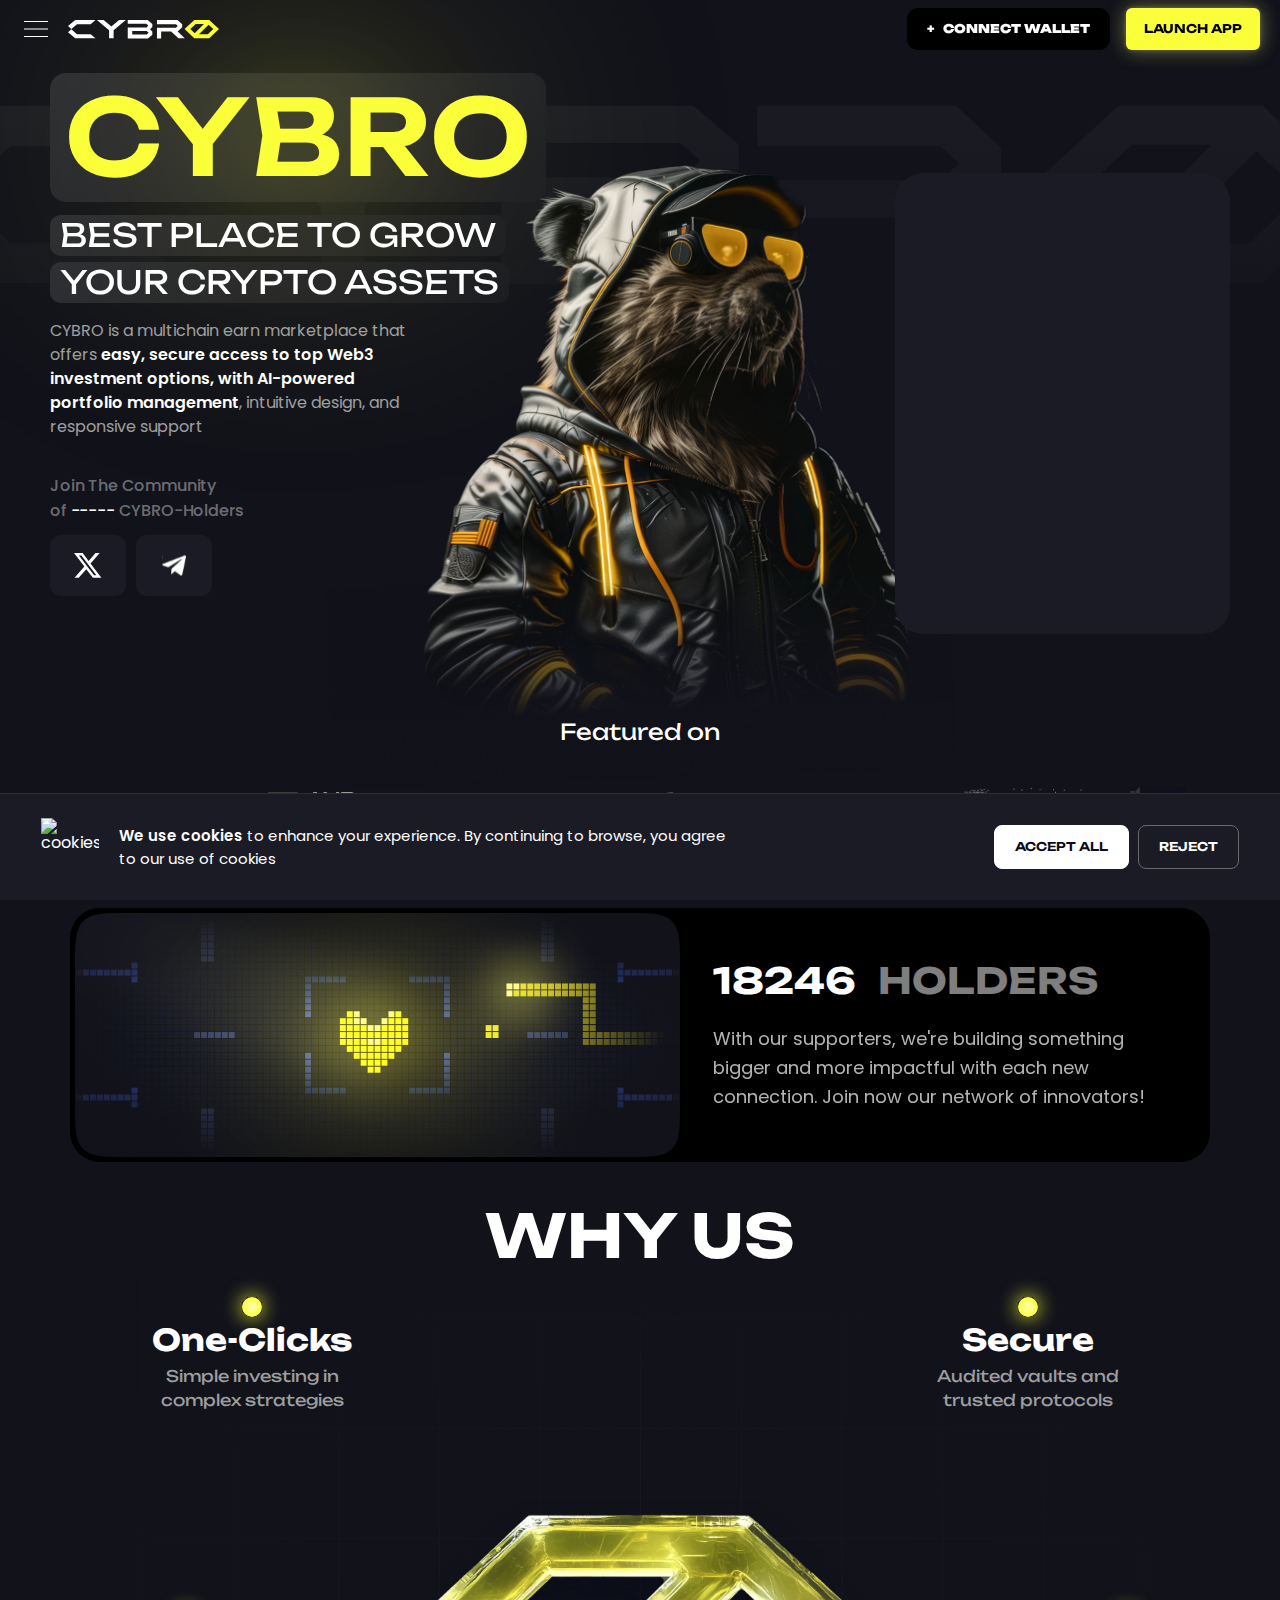
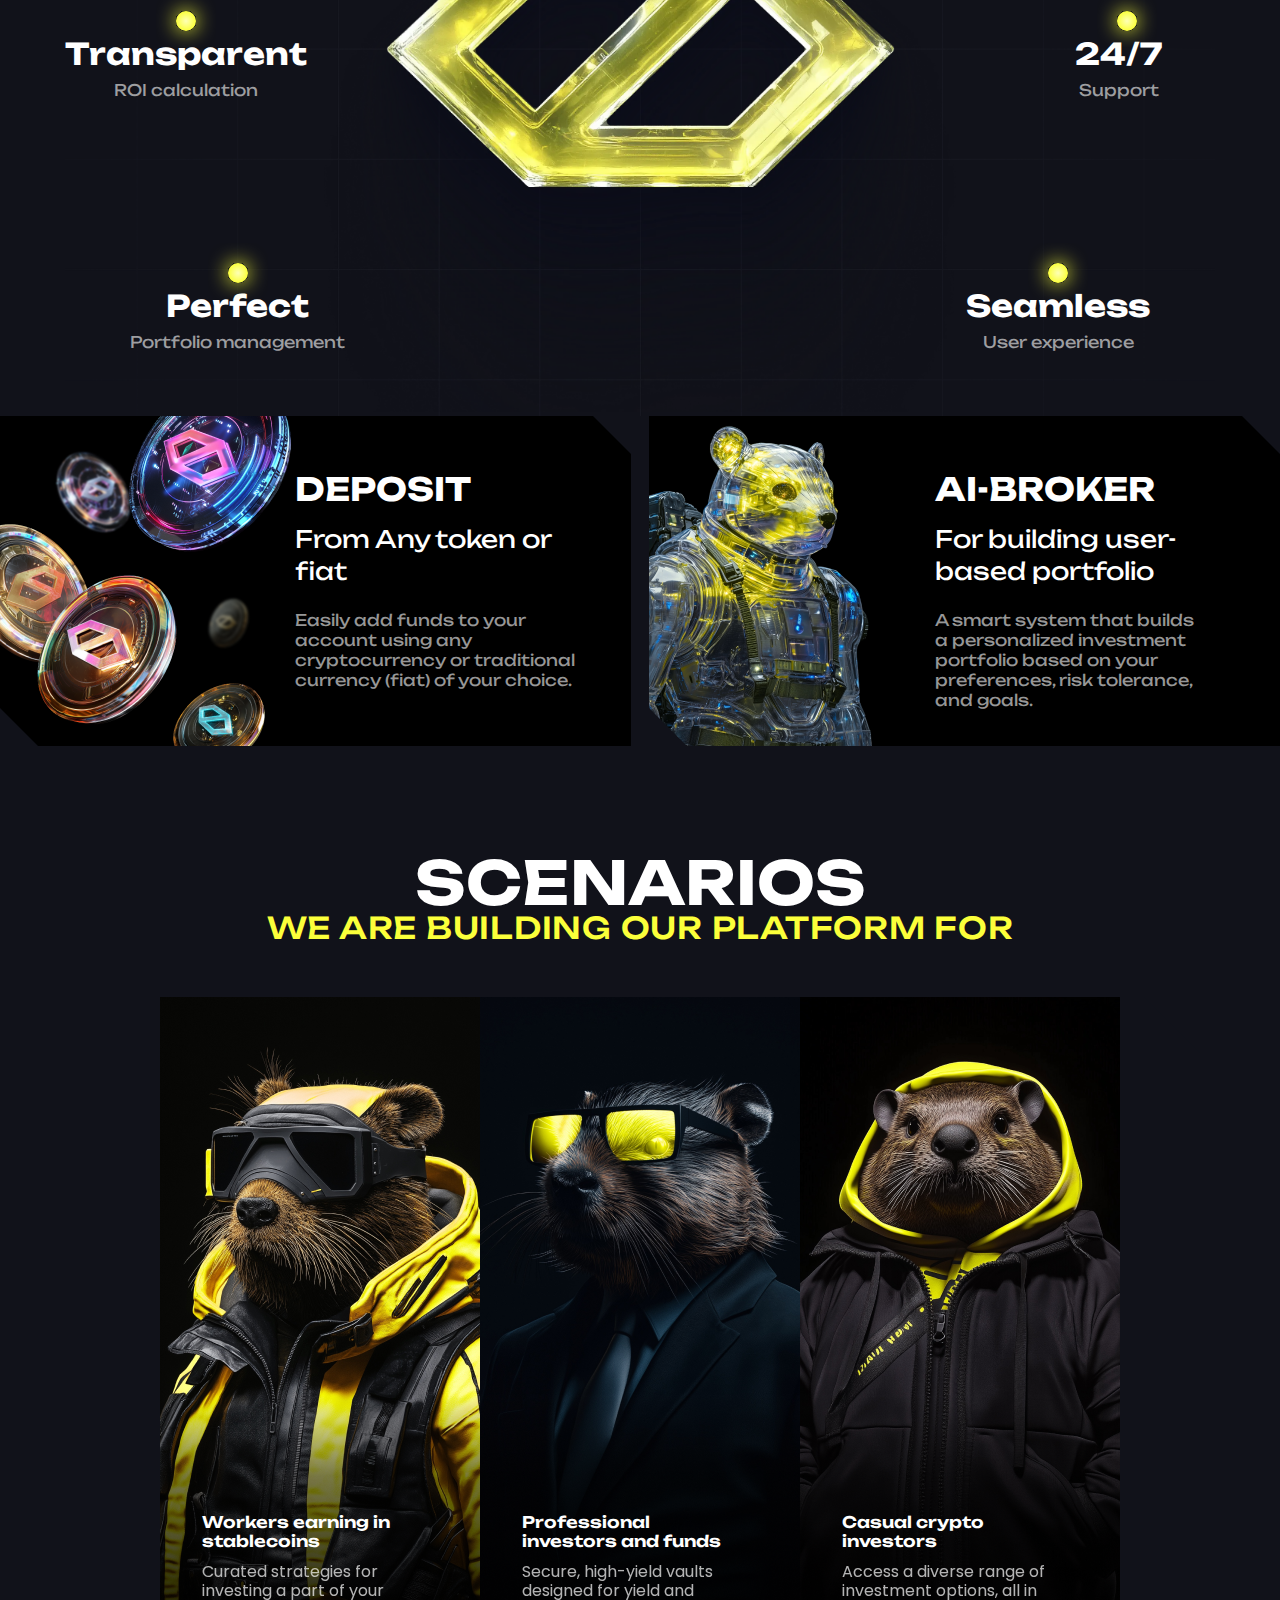
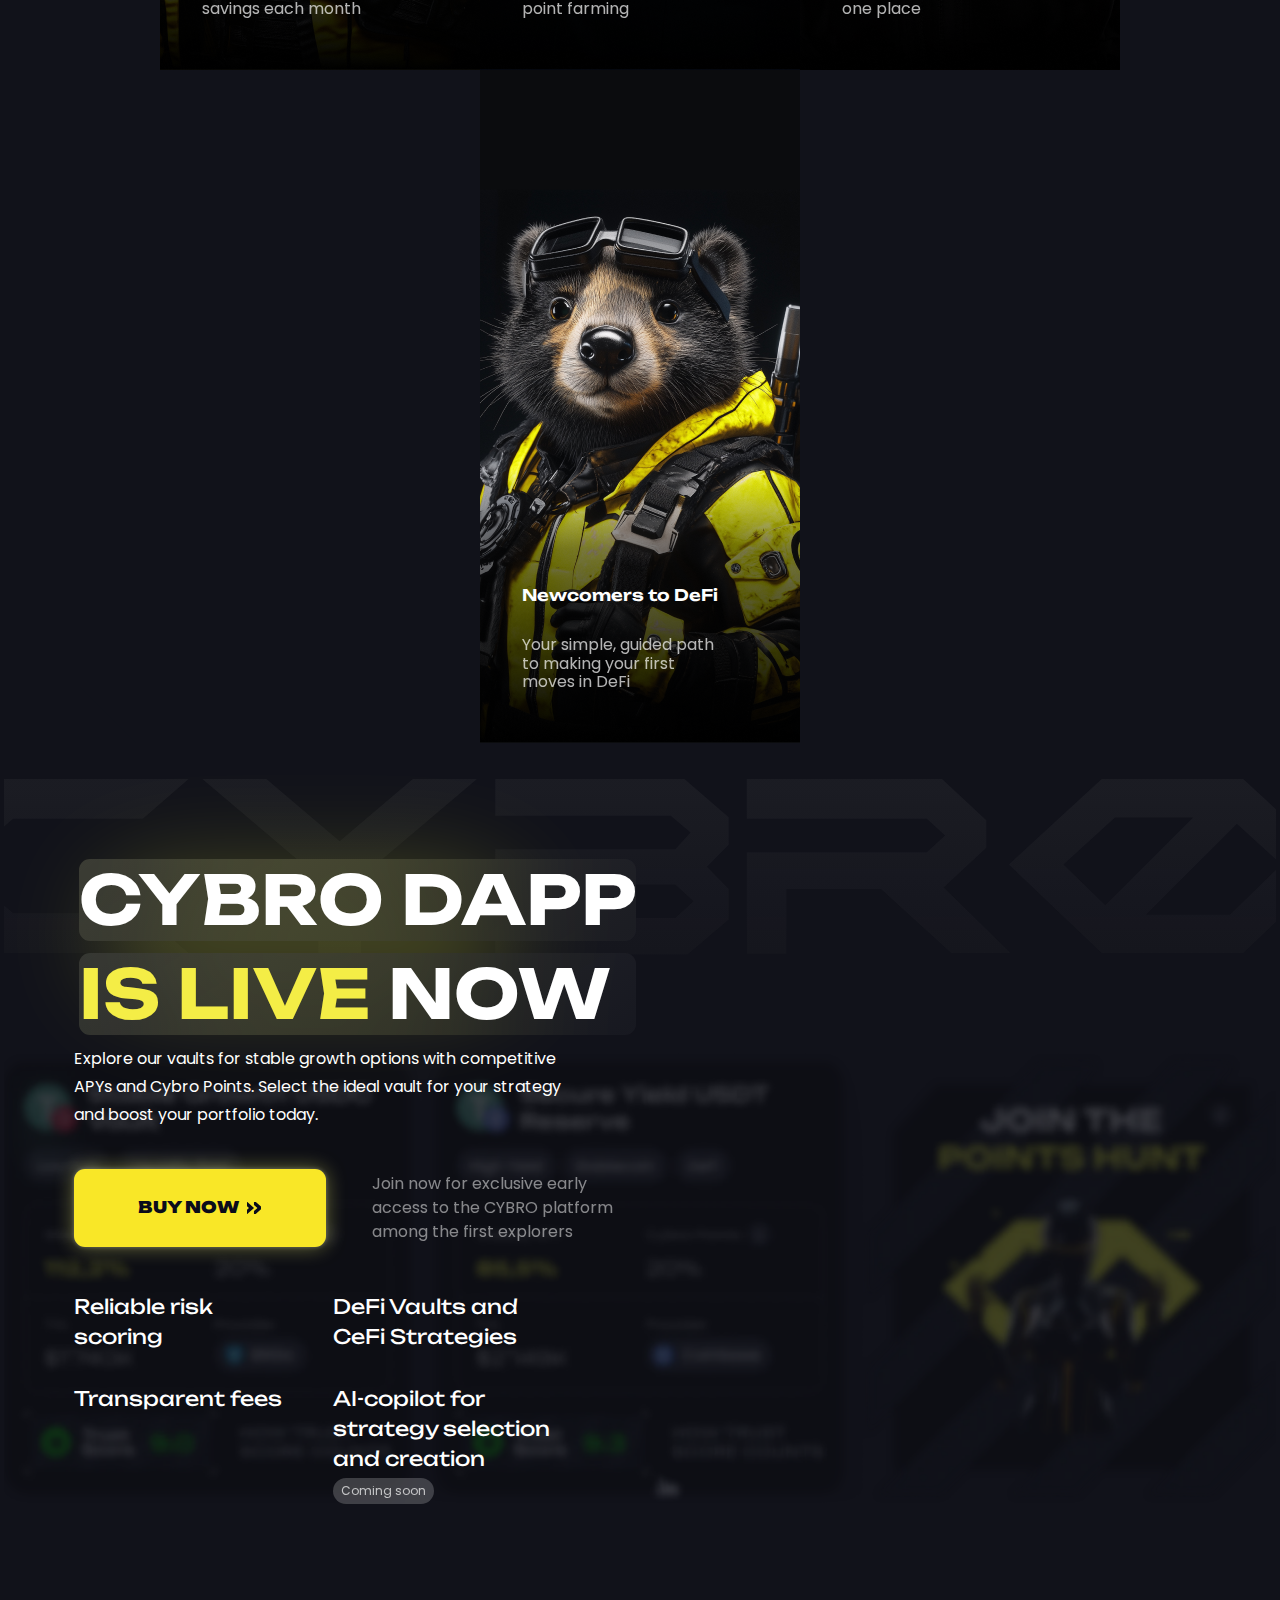
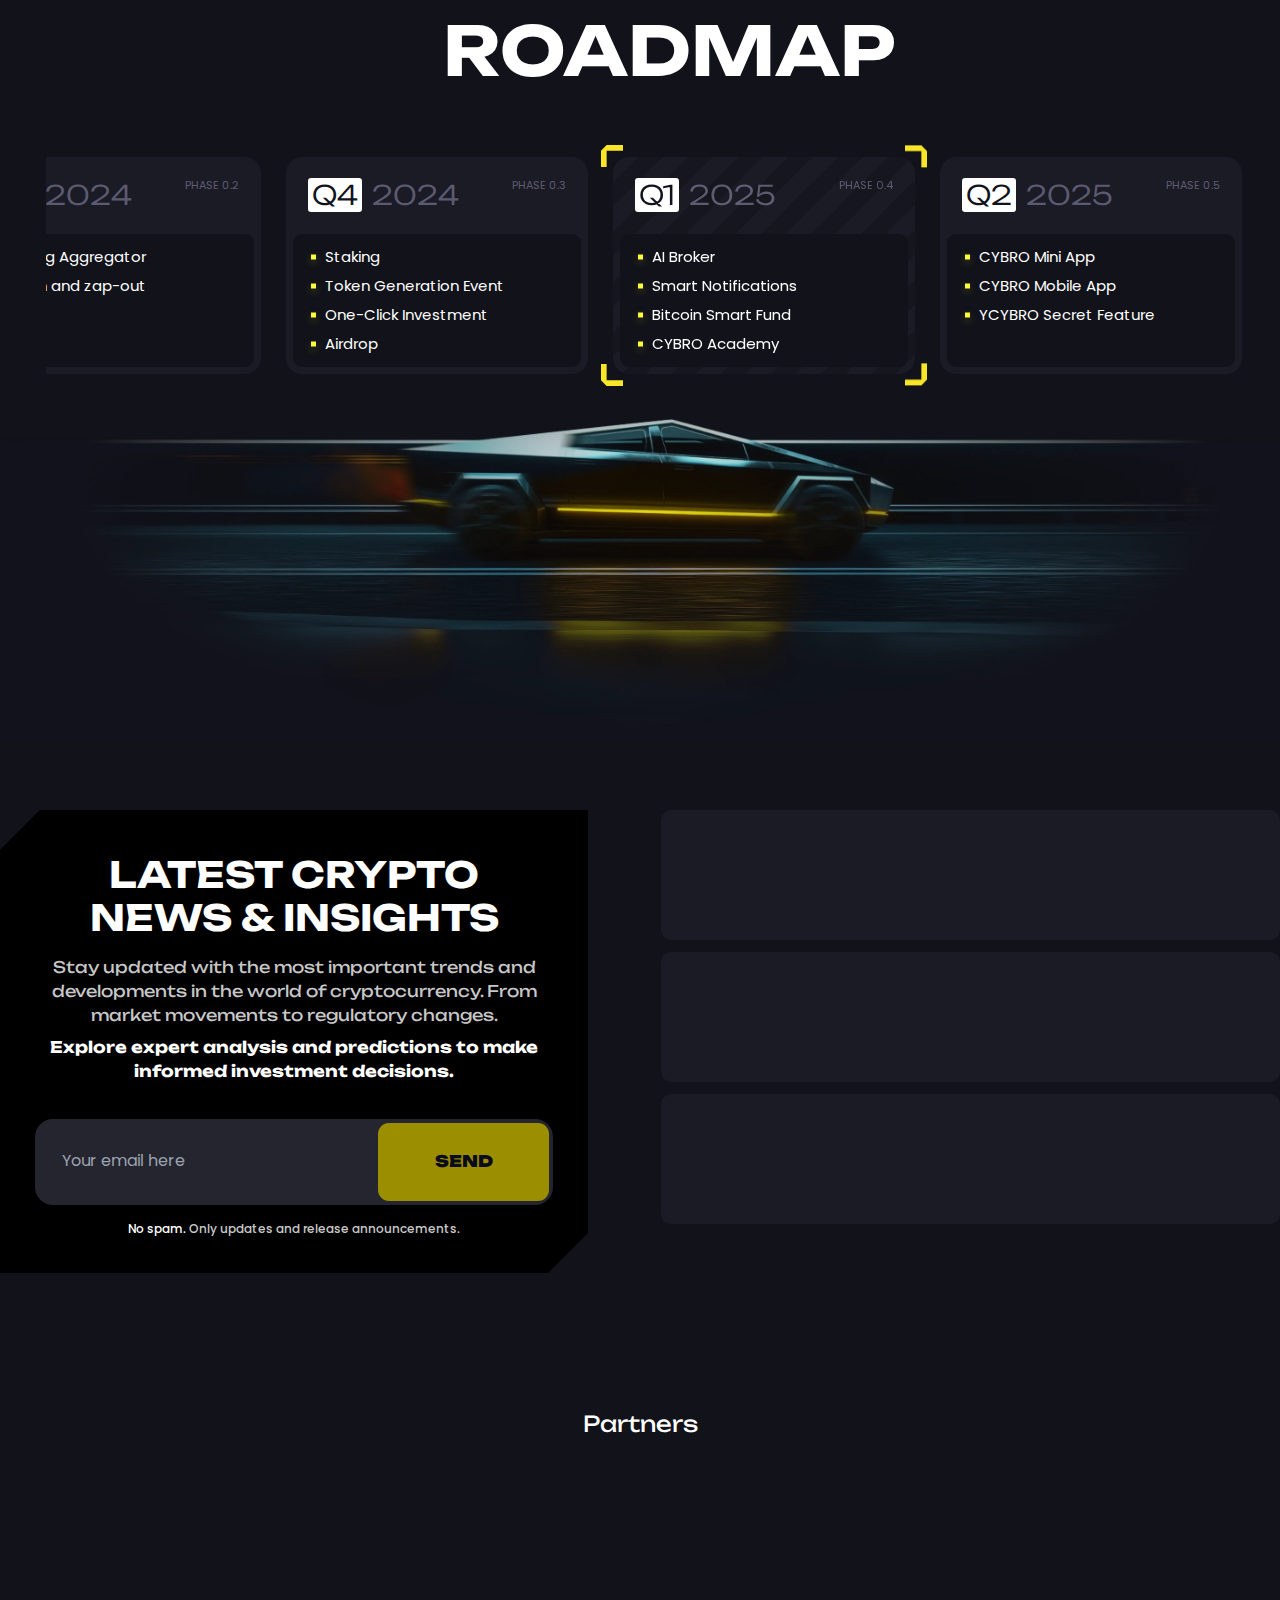
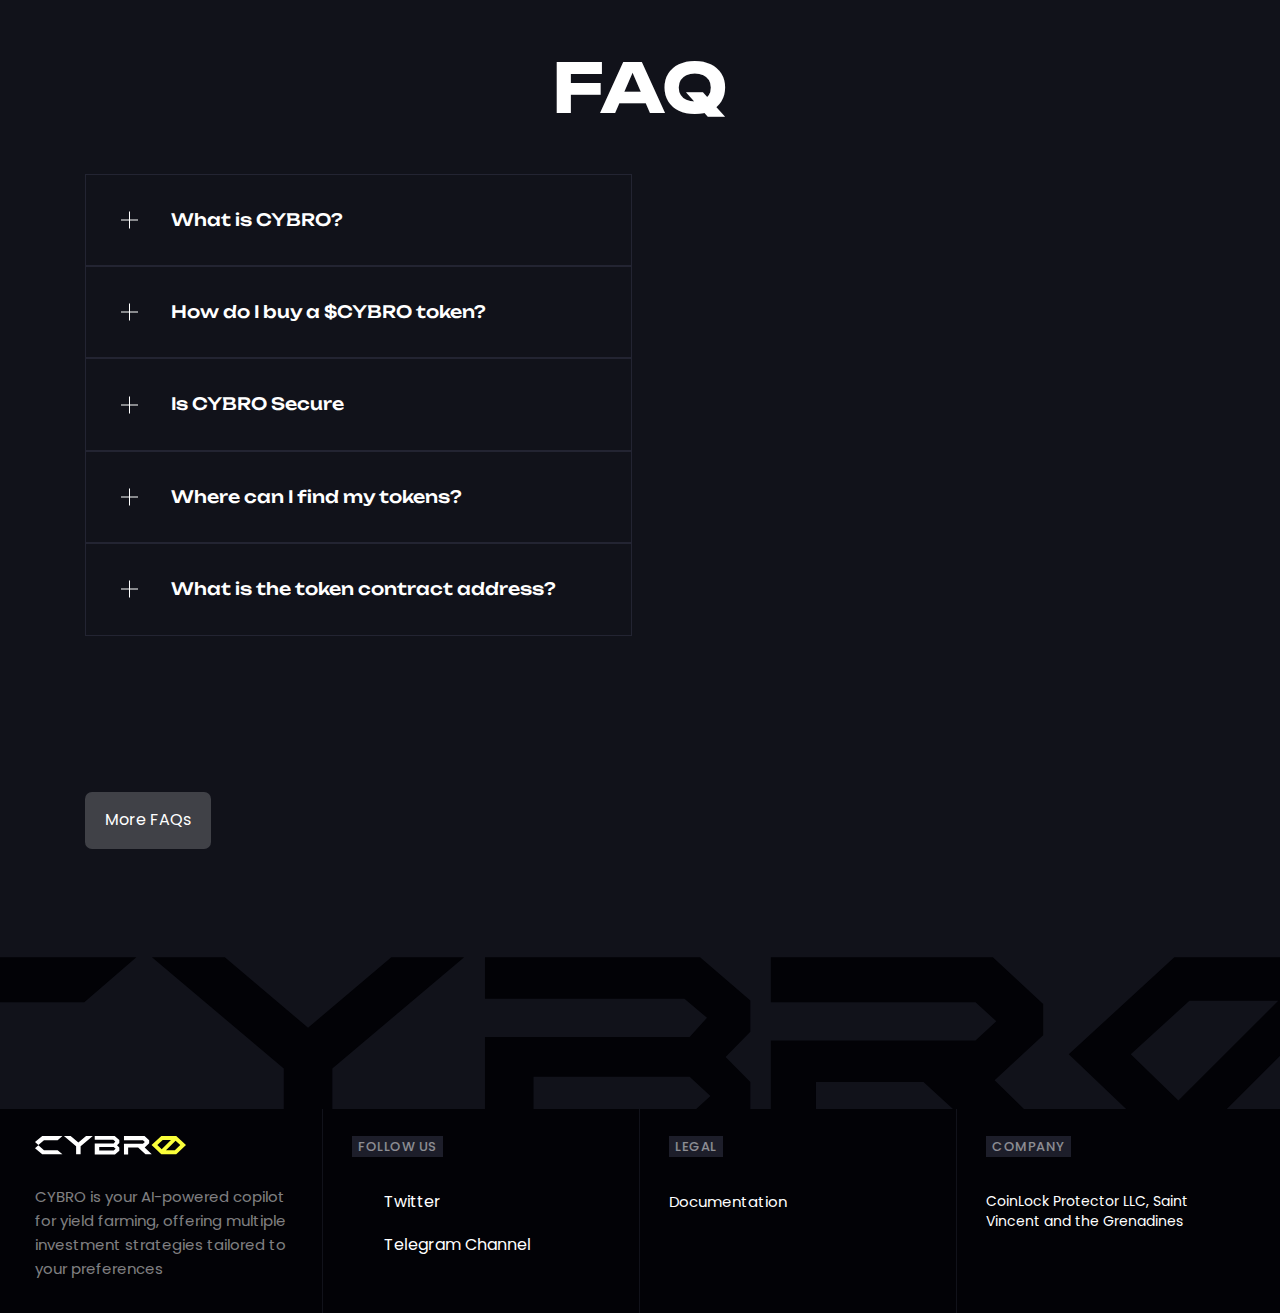
==== index.html @ 774f80b5 "init" ====
<!DOCTYPE html>
<html lang="en" class="dark" data-sentry-component="RootLayout" data-sentry-source-file="layout.tsx">

<head>
    <meta charSet="utf-8" />
    <meta name="viewport" content="width=device-width, initial-scale=1" />
    <link rel="preload" as="image"
        href="https://www.facebook.com/tr?id={8308804229228648}&amp;ev=PageView&amp;noscript=1" />
    <link rel="preload" as="image" href="/_next/static/media/scenario-bg-sm-1.3dbba23c.png" />
    <link rel="preload" as="image" href="/_next/static/media/scenario-bg-sm-2.440ddc5c.png" />
    <link rel="preload" as="image" href="/_next/static/media/scenario-bg-sm-3.48d2fa9f.png" />
    <link rel="preload" as="image" href="/_next/static/media/scenario-bg-sm-4.0ae36571.png" />
    <link rel="stylesheet" href="/_next/static/css/6479186bee7d9e7e.css" crossorigin="" data-precedence="next" />
    <link rel="stylesheet" href="/_next/static/css/73c00cd95dc66651.css" crossorigin="" data-precedence="next" />
    <link rel="stylesheet" href="/_next/static/css/e1b0979ef941b9ad.css" crossorigin="" data-precedence="next" />
    <link rel="stylesheet" href="/_next/static/css/8d9efcdefd23568f.css" crossorigin="" data-precedence="next" />
    <link rel="preload" as="script" fetchPriority="low" href="/_next/static/chunks/webpack-fdc288a6a4f18aed.js"
        crossorigin="" />
    <script src="/_next/static/chunks/52774a7f-6c27f97ab028a83b.js" async="" crossorigin=""></script>
    <script src="/_next/static/chunks/fd9d1056-c8eb6ef1232965f1.js" async="" crossorigin=""></script>
    <script src="/_next/static/chunks/779-97ba903c7fd6b21b.js" async="" crossorigin=""></script>
    <script src="/_next/static/chunks/main-app-ce8a884cc23d8ca5.js" async="" crossorigin=""></script>
    <script src="/_next/static/chunks/a342680c-4015d579ea9460ea.js" async=""></script>
    <script src="/_next/static/chunks/981-83b8b026ce312ad1.js" async=""></script>
    <script src="/_next/static/chunks/815-b7bfd06779b1342e.js" async=""></script>
    <script src="/_next/static/chunks/955-ae50c7dbbddfbe7f.js" async=""></script>
    <script src="/_next/static/chunks/624-96dd0e0dc3cdd177.js" async=""></script>
    <script src="/_next/static/chunks/659-f348599179347540.js" async=""></script>
    <script src="/_next/static/chunks/106-418e1ff9059dbbcc.js" async=""></script>
    <script src="/_next/static/chunks/app/%5Blocale%5D/page-b0975e842ff6d64c.js" async=""></script>
    <script src="/_next/static/chunks/127-02f6ab5090dc1402.js" async=""></script>
    <script src="/_next/static/chunks/353-4cc7cca9eb50f98e.js" async=""></script>
    <script src="/_next/static/chunks/145-9caab46e080230d4.js" async=""></script>
    <script src="/_next/static/chunks/app/layout-ea56f2bec24e93aa.js" async=""></script>
    <script src="/_next/static/chunks/app/global-error-011635a284e81453.js" async=""></script>
    <link rel="preload" href="https://www.googletagmanager.com/gtag/js?id=G-RF40Y08YBR" as="script" />
    <link rel="preload" href="https://analytics.cybro.io/js/script.js" as="script" />
    <title>CYBRO - an AI-Powered multichain earn marketplace</title>
    <meta name="description"
        content="CYBRO is an earn marketplace where users can choose investment tools based on desired returns and risk levels, including staking, farming, and lending" />
    <meta property="og:title" content="CYBRO - an AI-Powered multichain earn marketplace" />
    <meta property="og:description"
        content="CYBRO is an earn marketplace where users can choose investment tools based on desired returns and risk levels, including staking, farming, and lending" />
    <meta name="twitter:card" content="summary" />
    <meta name="twitter:title" content="CYBRO - an AI-Powered multichain earn marketplace" />
    <meta name="twitter:description"
        content="CYBRO is an earn marketplace where users can choose investment tools based on desired returns and risk levels, including staking, farming, and lending" />
    <link rel="icon" href="/_next/static/media/favicon.e67604f4.ico" type="image/png" />
    <script src="/_next/static/chunks/polyfills-c67a75d1b6f99dc8.js" crossorigin="" noModule=""></script>
</head>

<body id="body"><img height="1" width="1" style="display:none"
        src="https://www.facebook.com/tr?id={8308804229228648}&amp;ev=PageView&amp;noscript=1" />
    <div data-overlay-container="true" data-sentry-element="NextUIProvider" data-sentry-source-file="layout.tsx">
        <div class="wrapper" data-sentry-component="RootPage" data-sentry-source-file="page.tsx">
            <header class="header" data-sentry-component="Header" data-sentry-source-file="index.tsx">
                <div class="container_main header__container">
                    <div class="header__column"><button class="mobile-menu__open mobile-desktop"></button>
                        <div class="logo header__logo"><a href="/" class="logo__link"><img alt="cybro logo"
                                    data-sentry-element="Image" data-sentry-source-file="index.tsx" loading="lazy"
                                    width="151" height="19" decoding="async" data-nimg="1" class="logo__img"
                                    style="color:transparent" src="/_next/static/media/logo.2ce64b94.svg" /></a></div>
                        <nav class="header__menu desktop">
                            <ul class="header__menu-list">
                                <li class="header__menu-item"><a href="/en#about" class="header__menu-link">ABOUT US</a>
                                </li>
                                <li class="header__menu-item"><a href="/en#faq" class="header__menu-link">FAQ</a></li>
                                <li class="header__menu-item"><a href="https://docs.cybro.io" class="header__menu-link"
                                        target="_black">DOCS</a></li>
                            </ul>
                        </nav>
                    </div>
                    <div class="header__column header__btns">
                        <ul class="socials desktop">
                            <li class="social"><a href="https://twitter.com/Cybro_io" class="header__btn social__link"
                                    target="_blank"><img alt="x" data-sentry-element="Image"
                                        data-sentry-source-file="index.tsx" loading="lazy" width="14" height="14"
                                        decoding="async" data-nimg="1" class="social__img" style="color:transparent"
                                        src="/_next/static/media/twitter-1.48e759d1.svg" /></a></li>
                            
                            <li class="social"><a href="https://t.me/cybro_io" class="header__btn social__link"
                                    target="_blank"><img alt="telegram" data-sentry-element="Image"
                                        data-sentry-source-file="index.tsx" loading="lazy" width="18" height="18"
                                        decoding="async" data-nimg="1" class="social__img" style="color:transparent"
                                        src="/_next/static/media/tg-1.74019191.svg" /></a></li>
                          
                        </ul><a class="header__launchButton" target="_blank" data-sentry-element="Link"
                            data-sentry-source-file="index.tsx" href="https://app.cybro.io/"><img alt=""
                                data-sentry-element="Image" data-sentry-source-file="index.tsx" loading="lazy" width="6"
                                height="10" decoding="async" data-nimg="1" class="header__launchButton-icon"
                                style="color:transparent" src="/_next/static/media/small-arrow.5e573dae.svg" />Launch
                            app</a><button
                            class="button button--black !h-[42px] text-white border-0 header__connectButton"
                            data-sentry-component="AppKitConnectButton"
                            data-sentry-source-file="AppkitConnectButton.tsx"><span>+   Connect wallet</span></button>
                    </div>
                </div>
            </header>
            <main>
                <section class="shop" id="about" data-sentry-component="Shop" data-sentry-source-file="index.tsx">
                    <div class="container_main shop__container px-[30px] sm:px-0">
                        <div class="shop__column">
                            <div class="relative mb-[9px] lg:mb-[13px] px-[14.75px] py-[1.48px] bg-gradient-to-br from-white to-[#6b6c78] rounded-2xl backdrop-blur-[153.41px] justify-center items-center gap-[14.75px] inline-flex"
                                style="background:linear-gradient(148deg, rgba(255, 255, 255, 0.10) 0%, rgba(107.50, 108.81, 120.66, 0.07) 100%)">
                                <div
                                    class="absolute w-[394px] h-full opacity-25 bg-[#fbff3a] rounded-full blur-[150px]">
                                </div>
                                <div
                                    class="absolute w-[180px] h-[50%] opacity-30 bg-[#fbff3a] rounded-full blur-[68.71px]">
                                </div>
                                <div
                                    class="text-[#fbff3a] text-[38px] lg:text-[105px] font-semibold font-unbounded uppercase leading-[67px] lg:leading-[126px]">
                                    Cybro</div>
                            </div>
                            <div class="flex gap-1.5 flex-col">
                                <h2 class="title bg-title-access">Best place to grow</h2>
                                <h2 class="title bg-title-access">Your crypto assets</h2>
                            </div>
                            <h1
                                class="mt-[212px] lg:mt-4 shop__desc !text-white/60 font-medium !max-w-[357px] !text-[13px] lg:!text-base">
                                CYBRO is a multichain earn marketplace that offers
                                <!-- --> <span class="text-white font-bold">easy, secure access to top Web3 investment
                                    options, with AI-powered portfolio management</span>, intuitive design, and
                                responsive support</h1>
                           
                            <div class="shop__join-wrap">
                                <div><span class="shop__join-text shop__join-desktop">Join The Community<br />of <span
                                            class="text-white">18246</span> CYBRO-Holders</span>
                                    <ul class="shop__socials laptop-desktop">
                                        <li class="shop__social"><a href="https://twitter.com/Cybro_io"
                                                class="shop__social-link" target="_blank"><img alt="x"
                                                    data-sentry-element="Image" data-sentry-source-file="index.tsx"
                                                    loading="lazy" width="27" height="24" decoding="async" data-nimg="1"
                                                    class="shop__social-img" style="color:transparent"
                                                    src="/_next/static/media/twitter-3.e075a23f.svg" /></a></li>
                                      
                                        <li class="shop__social"><a href="https://t.me/cybro_io"
                                                class="shop__social-link" target="_blank"><img alt="telegram"
                                                    data-sentry-element="Image" data-sentry-source-file="index.tsx"
                                                    loading="lazy" width="18" height="18" decoding="async" data-nimg="1"
                                                    class="shop__social-img" style="color:transparent"
                                                    src="/_next/static/media/tg-1.74019191.svg" /></a></li>
                                      
                                    </ul>
                                </div>
                               
                            </div>
                        </div>
                        <div class="flex justify-center mt-0 lg:mt-[100px] mb-10" id="form">
                            <div
                                class="group relative overflow-hidden bg-content3 pointer-events-none before:opacity-100 before:absolute before:inset-0 before:-translate-x-full before:animate-[shimmer_2s_infinite] before:border-t before:border-content4/30 before:bg-gradient-to-r before:from-transparent before:via-content4 dark:before:via-default-700/10 before:to-transparent after:opacity-100 after:absolute after:inset-0 after:-z-10 after:bg-content3 dark:after:bg-content2 data-[loaded=true]:pointer-events-auto data-[loaded=true]:overflow-visible data-[loaded=true]:!bg-transparent data-[loaded=true]:before:opacity-0 data-[loaded=true]:before:-z-10 data-[loaded=true]:before:animate-none data-[loaded=true]:after:opacity-0 transition-background !duration-300 rounded-[28px] dark:bg-[#1A1B25]">
                                <div
                                    class="opacity-0 group-data-[loaded=true]:opacity-100 transition-opacity motion-reduce:transition-none !duration-300">
                                    <div class="flex w-[335px] min-h-[461px] rounded-[28px] h-fit bg-black px-6 pt-[32px] pb-6"
                                        data-sentry-component="ActionWrapper"
                                        data-sentry-source-file="ActionWrapper.tsx"></div>
                                </div>
                            </div>
                        </div>
                    </div><span class="shop__join-text mobile-tablet">Verified by Professional Auditors</span>
                    <div class="shop__validators shop__validators--mobile"><a
                            href="https://assuredefi.com/projects/cybro" class="shop__validator-link"
                            target="_blank"><img alt="Proudly Verified By Assure DeFi™" data-sentry-element="Image"
                                data-sentry-source-file="index.tsx" loading="lazy" width="162" height="67"
                                decoding="async" data-nimg="1" class="shop__social-img shop__validator-img"
                                style="color:transparent"
                                src="/_next/static/media/assure-yellow-banner.e8ddf5e2.svg" /></a><a
                            href="https://skynet.certik.com/projects/cybro" class="shop__validator-link"
                            target="_blank"><img alt="skynet certik" data-sentry-element="Image"
                                data-sentry-source-file="index.tsx" loading="lazy" width="162" height="67"
                                decoding="async" data-nimg="1"
                                class="shop__social-img shop__validator-img shop__validator-img--small"
                                style="color:transparent" src="/_next/static/media/certic.5f838385.svg" /></a><a
                            href="https://github.com/cybro-io/dapp-contracts-audits/blob/main/CYBRO%20Smart%20Contract%20Audit%20Report%20-%20QuillAudits.pdf"
                            class="shop__validator-link" target="_blank"><img alt="skynet certik"
                                data-sentry-element="Image" data-sentry-source-file="index.tsx" loading="lazy"
                                width="162" height="67" decoding="async" data-nimg="1"
                                class="shop__social-img shop__validator-img shop__validator-img--small"
                                style="color:transparent" src="/_next/static/media/certic2.cfc28b06.svg" /></a><a
                            href="https://github.com/cybro-io/dapp-contracts-audits/blob/main/CYBRO%20Security%20Analysis%20by%20Pessimistic.pdf"
                            class="shop__validator-link" target="_blank"><img alt="skynet certik"
                                data-sentry-element="Image" data-sentry-source-file="index.tsx" loading="lazy"
                                width="162" height="67" decoding="async" data-nimg="1"
                                class="shop__social-img shop__validator-img shop__validator-img--small"
                                style="color:transparent" src="/_next/static/media/certic3.ffe07b59.svg" /></a></div>
                    <span class="shop__join-text mobile-tablet">Join The Community<br />of <span
                            class="text-white">18245</span> CYBRO Holders</span>
                    <ul class="shop__socials mobile-tablet">
                        <li class="shop__social"><a href="https://twitter.com/Cybro_io" class="shop__social-link"
                                target="_blank"><img alt="x" data-sentry-element="Image"
                                    data-sentry-source-file="index.tsx" loading="lazy" width="27" height="24"
                                    decoding="async" data-nimg="1" class="shop__social-img" style="color:transparent"
                                    src="/_next/static/media/twitter-3.e075a23f.svg" /></a></li>
                        <li class="shop__social"><a href="https://discord.gg/xFMGDQPhrB" class="shop__social-link"
                                target="_blank"><img alt="discord" data-sentry-element="Image"
                                    data-sentry-source-file="index.tsx" loading="lazy" width="34" height="26"
                                    decoding="async" data-nimg="1" class="shop__social-img" style="color:transparent"
                                    src="/_next/static/media/discord-3.b1aacda7.svg" /></a></li>
                        <li class="shop__social"><a href="https://t.me/cybro_io" class="shop__social-link"
                                target="_blank"><img alt="telegram" data-sentry-element="Image"
                                    data-sentry-source-file="index.tsx" loading="lazy" width="18" height="18"
                                    decoding="async" data-nimg="1" class="shop__social-img" style="color:transparent"
                                    src="/_next/static/media/tg-1.74019191.svg" /></a></li>
                        <li class="shop__social"><a href="https://cybro.medium.com/" class="shop__social-link"
                                target="_blank"><img alt="medium" data-sentry-element="Image"
                                    data-sentry-source-file="index.tsx" loading="lazy" width="18" height="18"
                                    decoding="async" data-nimg="1" class="shop__social-img !h-7"
                                    style="color:transparent" src="/_next/static/media/medium.ed2f4f80.svg" /></a></li>
                    </ul><span class="shop__join-text mobile-tablet mt-[30px]">We are listed on</span>
                    <ul class="shop__socials mobile-tablet">
                        <li class="shop__social"><a href="https://coinmarketcap.com/currencies/cybro/"
                                class="cybro__listing-link h-10 xl:h-[61px]" target="_blank"><img alt="coinmarketcap"
                                    data-sentry-element="Image" data-sentry-source-file="index.tsx" loading="lazy"
                                    width="30" height="31" decoding="async" data-nimg="1"
                                    class="cybro__listing-img size-5 xl:size-full" style="color:transparent"
                                    src="/_next/static/media/coinmarketcap.1df5dd57.svg" /><span>Coinmarketcap</span></a>
                        </li>
                        <li class="shop__social"><a href="https://www.coingecko.com/en/coins/cybro"
                                class="cybro__listing-link h-10 xl:h-[61px]" target="_blank"><img alt="coingecko"
                                    data-sentry-element="Image" data-sentry-source-file="index.tsx" loading="lazy"
                                    width="31" height="31" decoding="async" data-nimg="1"
                                    class="cybro__listing-img size-5 xl:size-full" style="color:transparent"
                                    src="/_next/static/media/coingecko.1c2a54a7.svg" /><span>Coingecko</span></a></li>
                        <li class="shop__social"><a href="https://defillama.com/protocol/cybro"
                                class="cybro__listing-link h-10 xl:h-[61px]" target="_blank"><img alt="defillama"
                                    data-sentry-element="Image" data-sentry-source-file="index.tsx" loading="lazy"
                                    width="118" height="132" decoding="async" data-nimg="1"
                                    class="cybro__listing-img size-5 xl:size-full" style="color:transparent"
                                    src="/_next/static/media/defillama.3a2e29ff.webp" /><span>DefiLlama</span></a></li>
                    </ul>
                </section>
                <section class="featured" data-sentry-component="Featured" data-sentry-source-file="index.tsx">
                    <h6 class="title title--h6 featured__title">Featured on</h6>
                    <div class="container_main featured__container">
                        <div class="swiper__container featured__swiper-container">
                            <div class="swiper featured__swiper"><button
                                    class="swiper-button-prev swiper__btn featured__swiper-btn"></button>
                                <ul class="swiper-wrapper featured__swiper-list">
                                    <li class="swiper-slide feature"><img alt="coinpedia" data-sentry-element="Image"
                                            data-sentry-source-file="index.tsx" loading="lazy" width="133" height="31"
                                            decoding="async" data-nimg="1" class="feature__img"
                                            style="color:transparent"
                                            src="/_next/static/media/coinpedia.94bd0fb5.svg" /></li>
                                    <li class="swiper-slide feature feature--grey-black"><img alt="ambcrypto"
                                            data-sentry-element="Image" data-sentry-source-file="index.tsx"
                                            loading="lazy" width="303" height="72" decoding="async" data-nimg="1"
                                            class="feature__img" style="color:transparent"
                                            src="/_next/static/media/ambcrypto.bcf4a41c.png" /></li>
                                    <li class="swiper-slide feature feature--grey-black feature--big"><img
                                            alt="cryptodaily" data-sentry-element="Image"
                                            data-sentry-source-file="index.tsx" loading="lazy" width="154" height="38"
                                            decoding="async" data-nimg="1" class="feature__img"
                                            style="color:transparent"
                                            src="/_next/static/media/cryptodaily.04c66e65.png" /></li>
                                    <li class="swiper-slide feature feature--grey-white"><img alt="cryptobenelux"
                                            data-sentry-element="Image" data-sentry-source-file="index.tsx"
                                            loading="lazy" width="255" height="28" decoding="async" data-nimg="1"
                                            class="feature__img" style="color:transparent"
                                            src="/_next/static/media/cryptobenelux.a7769c3a.png" /></li>
                                    <li class="swiper-slide feature feature--grey-white feature--big"><img alt="bithub"
                                            data-sentry-element="Image" data-sentry-source-file="index.tsx"
                                            loading="lazy" width="250" height="83" decoding="async" data-nimg="1"
                                            class="feature__img" style="color:transparent"
                                            src="/_next/static/media/bithub.ae982386.png" /></li>
                                    <li class="swiper-slide feature feature--grey-black feature--big"><img
                                            alt="btcbazis" data-sentry-element="Image"
                                            data-sentry-source-file="index.tsx" loading="lazy" width="459" height="135"
                                            decoding="async" data-nimg="1" class="feature__img"
                                            style="color:transparent" src="/_next/static/media/btcbazis.5abeb619.svg" />
                                    </li>
                                </ul><button class="swiper-button-next swiper__btn featured__swiper-btn"></button>
                            </div>
                        </div>
                    </div>
                </section>
                <div class="container_main holders-container" id="holders" data-sentry-component="Holders"
                    data-sentry-source-file="index.tsx">
                    <section class="holders-section">
                        <div class="holders">
                            <div class="holders__img-box"><img alt="holders" data-sentry-element="Image"
                                    data-sentry-source-file="index.tsx" loading="lazy" width="610" height="246"
                                    decoding="async" data-nimg="1" class="holders__img" style="color:transparent"
                                    src="/_next/static/media/holders.3be8248e.png" /></div>
                            <div class="holders__content">
                                <div class="holders__title"><span class="holders__title-value">18246</span><span
                                        class="holders__title-label">Holders</span></div>
                                <p class="holders__text">With our supporters, we&#x27;re building something bigger and
                                    more impactful with each new connection.
                                    Join now our network of innovators!</p>
                            </div>
                        </div>
                    </section>
                </div>
                <div class="flex flex-col items-center mb-[75px] lg:mb-[117px]" data-sentry-component="WhyUs"
                    data-sentry-source-file="WhyUs.tsx">
                    <h2 class="text-white text-6xl font-bold font-unbounded uppercase leading-10 mb-[21px]">Why us</h2>
                    <div class="block-why-us">
                        <div
                            class="grid grid-cols-[192px_1fr] gap-[24px_15px] lg:block w-[335px] lg:w-full mx-auto lg:mx-0 pt-[221px] lg:pt-0">
                            <div class="h-fit flex flex-col gap-[25px] w-fit pt-0 lg:pt-[45px] relative lg:absolute lg:max-w-[244px] max-w-[192px] lg:top-[25%] lg:bottom-[25%] lg:my-auto lg:left-0"
                                data-sentry-component="WhyUsPanel" data-sentry-source-file="WhyUs.tsx"><img
                                    alt="dot-yellow" data-sentry-element="Image" data-sentry-source-file="WhyUs.tsx"
                                    loading="lazy" width="60" height="60" decoding="async" data-nimg="1"
                                    class="size-4 lg:size-auto absolute top-0 lg:left-[25%] lg:right-[25%] mx-0 lg:mx-auto"
                                    style="color:transparent" src="/_next/static/media/dot-yellow.1da8e8ce.svg" />
                                <div class="flex flex-col gap-[6px]"><span
                                        class="pl-5 lg:pl-0 text-left lg:text-center text-white text-[18px] lg:text-3xl font-bold font-unbounded">Transparent</span><span
                                        class="text-left lg:text-center text-white/60 text-[13px] lg:text-base font-normal font-unbounded">ROI
                                        calculation</span></div>
                            </div>
                            <div class="h-fit flex flex-col gap-[25px] w-fit pt-0 lg:pt-[45px] relative lg:absolute lg:max-w-[244px] max-w-[192px] lg:right-[65px] lg:bottom-[62px]"
                                data-sentry-component="WhyUsPanel" data-sentry-source-file="WhyUs.tsx"><img
                                    alt="dot-yellow" data-sentry-element="Image" data-sentry-source-file="WhyUs.tsx"
                                    loading="lazy" width="60" height="60" decoding="async" data-nimg="1"
                                    class="size-4 lg:size-auto absolute top-0 lg:left-[25%] lg:right-[25%] mx-0 lg:mx-auto"
                                    style="color:transparent" src="/_next/static/media/dot-yellow.1da8e8ce.svg" />
                                <div class="flex flex-col gap-[6px]"><span
                                        class="pl-5 lg:pl-0 text-left lg:text-center text-white text-[18px] lg:text-3xl font-bold font-unbounded">Seamless</span><span
                                        class="text-left lg:text-center text-white/60 text-[13px] lg:text-base font-normal font-unbounded">User
                                        experience</span></div>
                            </div>
                            <div class="h-fit flex flex-col gap-[25px] w-fit pt-0 lg:pt-[45px] relative lg:absolute lg:max-w-[244px] max-w-[192px] lg:left-[65px]"
                                data-sentry-component="WhyUsPanel" data-sentry-source-file="WhyUs.tsx"><img
                                    alt="dot-yellow" data-sentry-element="Image" data-sentry-source-file="WhyUs.tsx"
                                    loading="lazy" width="60" height="60" decoding="async" data-nimg="1"
                                    class="size-4 lg:size-auto absolute top-0 lg:left-[25%] lg:right-[25%] mx-0 lg:mx-auto"
                                    style="color:transparent" src="/_next/static/media/dot-yellow.1da8e8ce.svg" />
                                <div class="flex flex-col gap-[6px]"><span
                                        class="pl-5 lg:pl-0 text-left lg:text-center text-white text-[18px] lg:text-3xl font-bold font-unbounded">One-Clicks</span><span
                                        class="text-left lg:text-center text-white/60 text-[13px] lg:text-base font-normal font-unbounded">Simple
                                        investing in complex strategies</span></div>
                            </div>
                            <div class="h-fit flex flex-col gap-[25px] w-fit pt-0 lg:pt-[45px] relative lg:absolute lg:max-w-[244px] max-w-[192px] lg:left-[65px] lg:bottom-[62px]"
                                data-sentry-component="WhyUsPanel" data-sentry-source-file="WhyUs.tsx"><img
                                    alt="dot-yellow" data-sentry-element="Image" data-sentry-source-file="WhyUs.tsx"
                                    loading="lazy" width="60" height="60" decoding="async" data-nimg="1"
                                    class="size-4 lg:size-auto absolute top-0 lg:left-[25%] lg:right-[25%] mx-0 lg:mx-auto"
                                    style="color:transparent" src="/_next/static/media/dot-yellow.1da8e8ce.svg" />
                                <div class="flex flex-col gap-[6px]"><span
                                        class="pl-5 lg:pl-0 text-left lg:text-center text-white text-[18px] lg:text-3xl font-bold font-unbounded">Perfect</span><span
                                        class="text-left lg:text-center text-white/60 text-[13px] lg:text-base font-normal font-unbounded">Portfolio
                                        management</span></div>
                            </div>
                            <div class="h-fit flex flex-col gap-[25px] w-fit pt-0 lg:pt-[45px] relative lg:absolute lg:max-w-[244px] max-w-[192px] lg:right-[65px]"
                                data-sentry-component="WhyUsPanel" data-sentry-source-file="WhyUs.tsx"><img
                                    alt="dot-yellow" data-sentry-element="Image" data-sentry-source-file="WhyUs.tsx"
                                    loading="lazy" width="60" height="60" decoding="async" data-nimg="1"
                                    class="size-4 lg:size-auto absolute top-0 lg:left-[25%] lg:right-[25%] mx-0 lg:mx-auto"
                                    style="color:transparent" src="/_next/static/media/dot-yellow.1da8e8ce.svg" />
                                <div class="flex flex-col gap-[6px]"><span
                                        class="pl-5 lg:pl-0 text-left lg:text-center text-white text-[18px] lg:text-3xl font-bold font-unbounded">Secure</span><span
                                        class="text-left lg:text-center text-white/60 text-[13px] lg:text-base font-normal font-unbounded">Audited
                                        vaults and trusted protocols</span></div>
                            </div>
                            <div class="h-fit flex flex-col gap-[25px] w-fit pt-0 lg:pt-[45px] relative lg:absolute lg:max-w-[244px] max-w-[192px] lg:top-[25%] lg:bottom-[25%] lg:my-auto lg:right-[52px]"
                                data-sentry-component="WhyUsPanel" data-sentry-source-file="WhyUs.tsx"><img
                                    alt="dot-yellow" data-sentry-element="Image" data-sentry-source-file="WhyUs.tsx"
                                    loading="lazy" width="60" height="60" decoding="async" data-nimg="1"
                                    class="size-4 lg:size-auto absolute top-0 lg:left-[25%] lg:right-[25%] mx-0 lg:mx-auto"
                                    style="color:transparent" src="/_next/static/media/dot-yellow.1da8e8ce.svg" />
                                <div class="flex flex-col gap-[6px]"><span
                                        class="pl-5 lg:pl-0 text-left lg:text-center text-white text-[18px] lg:text-3xl font-bold font-unbounded">24/7</span><span
                                        class="text-left lg:text-center text-white/60 text-[13px] lg:text-base font-normal font-unbounded">Support</span>
                                </div>
                            </div>
                        </div>
                    </div>
                    <div class="flex gap-[18px] flex-wrap justify-center">
                        <div class="card flex flex-col gap-[23px] card__bg-tokens order-last lg:order-first"
                            data-sentry-component="WhyUsCard" data-sentry-source-file="WhyUs.tsx">
                            <div class="flex flex-col gap-[9px] lg:gap-[15px]"><strong
                                    class="text-white text-[24px] lg:text-[32px] font-bold font-unbounded uppercase">Deposit</strong><span
                                    class="w-auto lg:w-64 text-white/60 lg:text-white text-[13px] lg:text-2xl font-normal font-unbounded">From
                                    Any token or fiat</span></div><span
                                class="hidden lg:block text-white/60 text-base font-normal font-unbounded leading-tight">Easily
                                add funds to your account using any cryptocurrency or traditional currency (fiat) of
                                your choice.</span>
                        </div>
                        <div class="card flex flex-col gap-[23px] card__bg-animal order-first lg:order-last"
                            data-sentry-component="WhyUsCard" data-sentry-source-file="WhyUs.tsx">
                            <div class="flex flex-col gap-[9px] lg:gap-[15px]"><strong
                                    class="text-white text-[24px] lg:text-[32px] font-bold font-unbounded uppercase">AI-broker</strong><span
                                    class="w-auto lg:w-64 text-white/60 lg:text-white text-[13px] lg:text-2xl font-normal font-unbounded">For
                                    building user-based portfolio</span></div><span
                                class="hidden lg:block text-white/60 text-base font-normal font-unbounded leading-tight">A
                                smart system that builds a personalized investment portfolio based on your preferences,
                                risk tolerance, and goals.</span>
                        </div>
                    </div>
                </div>
                <section class="mx-auto max-w-[1440px] px-5 lg:px-20 flex flex-col gap-[27px] lg:gap-[49px] mt-14 mb-9"
                    data-sentry-component="Scenarios" data-sentry-source-file="Scenarios.tsx">
                    <div class="flex flex-col gap-[5px]">
                        <h2
                            class="text-center text-white text-2xl lg:text-6xl font-bold font-unbounded uppercase leading-loose lg:leading-10">
                            Scenarios</h2>
                        <h3
                            class="text-center text-accent text-sm lg:text-3xl font-bold lg:font-medium font-unbounded uppercase leading-none lg:leading-10 tracking-wide">
                            We are building our platform for</h3>
                    </div>
                    <div class="hidden lg:flex flex-wrap justify-center scenario-wrapper">
                        <div class="w-[320px] h-[673px] flex flex-col justify-end pl-[42px] pr-[74px] pb-[52px] gap-[14px] scenario-bg-1"
                            data-sentry-component="ScenarioCard" data-sentry-source-file="Scenarios.tsx">
                            <div class="h-9 flex"><span class="font-unbounded font-semibold">Workers earning in
                                    stablecoins</span></div><span class="opacity-70">Curated strategies for investing a
                                part of your savings each month</span>
                        </div>
                        <div class="w-[320px] h-[673px] flex flex-col justify-end pl-[42px] pr-[74px] pb-[52px] gap-[14px] scenario-bg-2"
                            data-sentry-component="ScenarioCard" data-sentry-source-file="Scenarios.tsx">
                            <div class="h-9 flex"><span class="font-unbounded font-semibold">Professional investors and
                                    funds</span></div><span class="opacity-70">Secure, high-yield vaults designed for
                                yield and point farming</span>
                        </div>
                        <div class="w-[320px] h-[673px] flex flex-col justify-end pl-[42px] pr-[74px] pb-[52px] gap-[14px] scenario-bg-3"
                            data-sentry-component="ScenarioCard" data-sentry-source-file="Scenarios.tsx">
                            <div class="h-9 flex"><span class="font-unbounded font-semibold">Сasual crypto
                                    investors</span></div><span class="opacity-70">Access a diverse range of investment
                                options, all in one place</span>
                        </div>
                        <div class="w-[320px] h-[673px] flex flex-col justify-end pl-[42px] pr-[74px] pb-[52px] gap-[14px] scenario-bg-4"
                            data-sentry-component="ScenarioCard" data-sentry-source-file="Scenarios.tsx">
                            <div class="h-9 flex"><span class="font-unbounded font-semibold">Newcomers to DeFi</span>
                            </div><span class="opacity-70">Your simple, guided path to making your first moves in
                                DeFi</span>
                        </div>
                    </div>
                    <div class="flex flex-col lg:hidden flex-wrap justify-center">
                        <div class="h-[150px] flex gap-5 scenario-bg-1"
                            style="background:linear-gradient(90deg, #11121A 0%, black 100%)"
                            data-sentry-component="ScenarioCardMobile" data-sentry-source-file="Scenarios.tsx"><img
                                src="/_next/static/media/scenario-bg-sm-1.3dbba23c.png" width="124" />
                            <div class="flex flex-col gap-2.5 pt-5 pr-5"><span
                                    class="font-unbounded text-[15px] leading-tight">Workers earning in
                                    stablecoins</span><span class="opacity-70 text-xs font-normal leading-tight">Curated
                                    strategies for investing a part of your savings each month</span></div>
                        </div>
                        <div class="h-[150px] flex gap-5 scenario-bg-2" style="background:#0B0C0E"
                            data-sentry-component="ScenarioCardMobile" data-sentry-source-file="Scenarios.tsx"><img
                                src="/_next/static/media/scenario-bg-sm-2.440ddc5c.png" width="124" />
                            <div class="flex flex-col gap-2.5 pt-5 pr-5"><span
                                    class="font-unbounded text-[15px] leading-tight">Professional investors and
                                    funds</span><span class="opacity-70 text-xs font-normal leading-tight">Secure,
                                    high-yield vaults designed for yield and point farming</span></div>
                        </div>
                        <div class="h-[150px] flex gap-5 scenario-bg-3"
                            style="background:linear-gradient(90deg, #11121A 0%, black 100%)"
                            data-sentry-component="ScenarioCardMobile" data-sentry-source-file="Scenarios.tsx"><img
                                src="/_next/static/media/scenario-bg-sm-3.48d2fa9f.png" width="124" />
                            <div class="flex flex-col gap-2.5 pt-5 pr-5"><span
                                    class="font-unbounded text-[15px] leading-tight">Сasual crypto investors</span><span
                                    class="opacity-70 text-xs font-normal leading-tight">Access a diverse range of
                                    investment options, all in one place</span></div>
                        </div>
                        <div class="h-[150px] flex gap-5 scenario-bg-4" style="background:#0B0C0E"
                            data-sentry-component="ScenarioCardMobile" data-sentry-source-file="Scenarios.tsx"><img
                                src="/_next/static/media/scenario-bg-sm-4.0ae36571.png" width="124" />
                            <div class="flex flex-col gap-2.5 pt-5 pr-5"><span
                                    class="font-unbounded text-[15px] leading-tight">Newcomers to DeFi</span><span
                                    class="opacity-70 text-xs font-normal leading-tight">Your simple, guided path to
                                    making your first moves in DeFi</span></div>
                        </div>
                    </div>
                </section>
                <div class="container_main access-container" id="access" data-sentry-component="Access"
                    data-sentry-source-file="index.tsx">
                    <section class="access">
                        <h2 class="title title--h2 access__title">
                            <div class="access__title--outline">Cybro dApp </div>
                            <div class="access__title--outline"><span class="access__title--accent">is live</span> now
                            </div>
                        </h2>
                        <p class="access__text">Explore our vaults for stable growth options with competitive APYs and
                            Cybro Points. Select the ideal vault for your strategy and boost your portfolio today.</p>
                        <div class="access__points">
                            <p class="access__point">Reliable risk scoring</p>
                            <p class="access__point">DeFi Vaults and CeFi Strategies</p>
                            <p class="access__point">Transparent fees</p>
                            <p class="access__point access__point--coming-soon">AI-copilot for strategy selection and
                                creation<span class="access__coming-soon">Coming soon</span></p>
                        </div>
                        <div class="access__bgContainer"><img alt="access" data-sentry-element="Image"
                                data-sentry-source-file="index.tsx" loading="lazy" width="750" height="446"
                                decoding="async" data-nimg="1" class="access__pattern" style="color:transparent"
                                src="/_next/static/media/pattern.81c9f8ae.webp" /><img alt="access"
                                data-sentry-element="Image" data-sentry-source-file="index.tsx" loading="lazy"
                                width="355" height="498" decoding="async" data-nimg="1" class="access__girl"
                                style="color:transparent" src="/_next/static/media/dapp-bg.8d06a97a.webp" /></div>
                        <div class="access__btn-container"><a href="https://app.cybro.io/?utm_source=landing"
                                class="button button--yellow button--arrow access__btn">Launch app</a>
                            <p class="access__caption">Join now for exclusive early access to the CYBRO platform among
                                the first explorers</p>
                        </div>
                    </section><img alt="access" data-sentry-element="Image" data-sentry-source-file="index.tsx"
                        loading="lazy" width="1549" height="2181" decoding="async" data-nimg="1"
                        class="access__girl--desktop" style="color:transparent"
                        src="/_next/static/media/girl-dekstop.844fbdd1.webp" />
                </div>
                <div class="container_main roadmap-container" id="roadmap" data-sentry-component="Roadmap"
                    data-sentry-source-file="index.tsx">
                    <section class="roadmap">
                        <h2 class="title title--h2 roadmap__title">ROADMAP</h2>
                        <div>
                            <div class="swiper__container roadmap__swiper-container">
                                <div class="swiper roadmap__swiper"><button
                                        class="swiper-button-next swiper__btn roadmap__swiper-btn"></button>
                                    <ul class="swiper-wrapper roadmap__swiper-list">
                                        <li class="swiper-slide roadmap-card">
                                            <div class="roadmap-card__wrapper">
                                                <div class="roadmap-card__header">
                                                    <div class="roadmap-card__period"><span
                                                            class="roadmap-card__period-quater">q2</span><span
                                                            class="roadmap-card__period-month">2024</span></div><span
                                                        class="roadmap-card__step">Phase 0.1</span>
                                                </div>
                                                <ul class="roadmap-card__list">
                                                    <li class="roadmap-card__item">Pre-Sale launch</li>
                                                    <li class="roadmap-card__item">Community building</li>
                                                    <li class="roadmap-card__item">MVP Launch: vaults &amp; exchange
                                                    </li>
                                                </ul>
                                            </div>
                                        </li>
                                        <li class="swiper-slide roadmap-card">
                                            <div class="roadmap-card__wrapper">
                                                <div class="roadmap-card__header">
                                                    <div class="roadmap-card__period"><span
                                                            class="roadmap-card__period-quater">q3</span><span
                                                            class="roadmap-card__period-month">2024</span></div><span
                                                        class="roadmap-card__step">Phase 0.2</span>
                                                </div>
                                                <ul class="roadmap-card__list">
                                                    <li class="roadmap-card__item">Lending Aggregator</li>
                                                    <li class="roadmap-card__item">Zap-in and zap-out</li>
                                                </ul>
                                            </div>
                                        </li>
                                        <li class="swiper-slide roadmap-card">
                                            <div class="roadmap-card__wrapper">
                                                <div class="roadmap-card__header">
                                                    <div class="roadmap-card__period"><span
                                                            class="roadmap-card__period-quater">q4</span><span
                                                            class="roadmap-card__period-month">2024</span></div><span
                                                        class="roadmap-card__step">Phase 0.3</span>
                                                </div>
                                                <ul class="roadmap-card__list">
                                                    <li class="roadmap-card__item">Staking</li>
                                                    <li class="roadmap-card__item">Token Generation Event</li>
                                                    <li class="roadmap-card__item">One-Click Investment</li>
                                                    <li class="roadmap-card__item">Airdrop</li>
                                                </ul>
                                            </div>
                                        </li>
                                        <li class="swiper-slide roadmap-card active">
                                            <div class="roadmap-card__wrapper">
                                                <div class="roadmap-card__header">
                                                    <div class="roadmap-card__period"><span
                                                            class="roadmap-card__period-quater">q1</span><span
                                                            class="roadmap-card__period-month">2025</span></div><span
                                                        class="roadmap-card__step">Phase 0.4</span>
                                                </div>
                                                <ul class="roadmap-card__list">
                                                    <li class="roadmap-card__item">AI Broker</li>
                                                    <li class="roadmap-card__item">Smart Notifications</li>
                                                    <li class="roadmap-card__item">Bitcoin Smart Fund</li>
                                                    <li class="roadmap-card__item">CYBRO Academy</li>
                                                </ul>
                                            </div>
                                        </li>
                                        <li class="swiper-slide roadmap-card">
                                            <div class="roadmap-card__wrapper">
                                                <div class="roadmap-card__header">
                                                    <div class="roadmap-card__period"><span
                                                            class="roadmap-card__period-quater">q2</span><span
                                                            class="roadmap-card__period-month">2025</span></div><span
                                                        class="roadmap-card__step">Phase 0.5</span>
                                                </div>
                                                <ul class="roadmap-card__list">
                                                    <li class="roadmap-card__item">CYBRO Mini App</li>
                                                    <li class="roadmap-card__item">CYBRO Mobile App</li>
                                                    <li class="roadmap-card__item">YCYBRO Secret Feature</li>
                                                </ul>
                                            </div>
                                        </li>
                                    </ul>
                                </div>
                            </div>
                        </div>
                    </section>
                </div>
                <section id="blog"
                    class="max-w-[1280px] mx-auto mt-[42px] md:mt-[70px] px-6 md:px-0 flex flex-row justify-between gap-x-[73px] gap-y-6 flex-wrap"
                    data-sentry-component="HubBlog" data-sentry-source-file="HubBlog.tsx">
                    <div
                        class="Blog_blog__9koe_ flex-1 relative flex flex-col gap-9 px-[35px] pt-[43px] pb-[35px] max-w-[588px] w-full min-h-[455px] bg-black">
                        <div class="flex flex-col gap-2 text-center">
                            <h2 data-sentry-element="Component" data-sentry-source-file="Title.tsx"
                                class="font-unbounded uppercase Title_title__D_IK_ Title_titleH2__84MbL"
                                data-sentry-component="Title">Latest Crypto News &amp; Insights</h2>
                            <p data-sentry-element="Component" data-sentry-source-file="Typography.tsx"
                                class="Typography_textUnbounded__OErDC Typography_textUnbounded2__Snc9o font-normal mt-2 text-white/80"
                                data-sentry-component="Typography">Stay updated with the most important trends and
                                developments in the world of cryptocurrency. From market movements to regulatory
                                changes.</p>
                            <p data-sentry-element="Component" data-sentry-source-file="Typography.tsx"
                                class="Typography_textUnbounded__OErDC Typography_textUnbounded2__Snc9o font-bold"
                                data-sentry-component="Typography">Explore expert analysis and predictions to make
                                informed investment decisions.</p>
                        </div>
                        <div class="flex flex-col gap-[15px] text-center">
                            <form
                                class="flex flex-col lg:flex-row gap-y-4 items-centerm rounded-[18px] bg-transparent lg:bg-background-chips p-0 lg:pr-1 lg:pl-[27px] lg:py-1">
                                <input
                                    class="flex-1 bg-background-chips lg:bg-transparent outline-none py-[23px] pl-[23px] rounded-[18px] lg:p-0"
                                    placeholder="Your email here" type="email" name="email" /><button disabled=""
                                    type="submit"
                                    class="button button--yellow min-h-[53px] flex-1 w-full lg:max-w-[173px]">Send</button>
                            </form>
                            <p data-sentry-element="Component" data-sentry-source-file="Typography.tsx"
                                class="Typography_textCaption__d8KCo Typography_textCaption4___INgH font-medium"
                                data-sentry-component="Typography">No spam. <span class="text-white/80">Only updates and
                                    release announcements.</span></p>
                        </div>
                    </div>
                    <div class="flex-1 flex flex-col gap-6 justify-between">
                        <div class="flex flex-col gap-3">
                            <div
                                class="group relative overflow-hidden bg-content3 pointer-events-none before:opacity-100 before:absolute before:inset-0 before:-translate-x-full before:animate-[shimmer_2s_infinite] before:border-t before:border-content4/30 before:bg-gradient-to-r before:from-transparent before:via-content4 dark:before:via-default-700/10 before:to-transparent after:opacity-100 after:absolute after:inset-0 after:-z-10 after:bg-content3 dark:after:bg-content2 data-[loaded=true]:pointer-events-auto data-[loaded=true]:overflow-visible data-[loaded=true]:!bg-transparent data-[loaded=true]:before:opacity-0 data-[loaded=true]:before:-z-10 data-[loaded=true]:before:animate-none data-[loaded=true]:after:opacity-0 transition-background !duration-300 w-full h-[130px] dark:bg-background-tableRow rounded-[10px]">
                                <div
                                    class="opacity-0 group-data-[loaded=true]:opacity-100 transition-opacity motion-reduce:transition-none !duration-300">
                                </div>
                            </div>
                            <div
                                class="group relative overflow-hidden bg-content3 pointer-events-none before:opacity-100 before:absolute before:inset-0 before:-translate-x-full before:animate-[shimmer_2s_infinite] before:border-t before:border-content4/30 before:bg-gradient-to-r before:from-transparent before:via-content4 dark:before:via-default-700/10 before:to-transparent after:opacity-100 after:absolute after:inset-0 after:-z-10 after:bg-content3 dark:after:bg-content2 data-[loaded=true]:pointer-events-auto data-[loaded=true]:overflow-visible data-[loaded=true]:!bg-transparent data-[loaded=true]:before:opacity-0 data-[loaded=true]:before:-z-10 data-[loaded=true]:before:animate-none data-[loaded=true]:after:opacity-0 transition-background !duration-300 w-full h-[130px] dark:bg-background-tableRow rounded-[10px]">
                                <div
                                    class="opacity-0 group-data-[loaded=true]:opacity-100 transition-opacity motion-reduce:transition-none !duration-300">
                                </div>
                            </div>
                            <div
                                class="group relative overflow-hidden bg-content3 pointer-events-none before:opacity-100 before:absolute before:inset-0 before:-translate-x-full before:animate-[shimmer_2s_infinite] before:border-t before:border-content4/30 before:bg-gradient-to-r before:from-transparent before:via-content4 dark:before:via-default-700/10 before:to-transparent after:opacity-100 after:absolute after:inset-0 after:-z-10 after:bg-content3 dark:after:bg-content2 data-[loaded=true]:pointer-events-auto data-[loaded=true]:overflow-visible data-[loaded=true]:!bg-transparent data-[loaded=true]:before:opacity-0 data-[loaded=true]:before:-z-10 data-[loaded=true]:before:animate-none data-[loaded=true]:after:opacity-0 transition-background !duration-300 w-full h-[130px] dark:bg-background-tableRow rounded-[10px]">
                                <div
                                    class="opacity-0 group-data-[loaded=true]:opacity-100 transition-opacity motion-reduce:transition-none !duration-300">
                                </div>
                            </div>
                        </div><a target="_blank" href="https://cybro.medium.com/" rel="noreferrer"><button
                                class="z-0 group relative inline-flex items-center justify-center box-border appearance-none select-none whitespace-nowrap font-normal subpixel-antialiased overflow-hidden tap-highlight-transparent data-[pressed=true]:scale-[0.97] outline-none data-[focus-visible=true]:z-10 data-[focus-visible=true]:outline-2 data-[focus-visible=true]:outline-focus data-[focus-visible=true]:outline-offset-2 px-4 min-w-20 h-10 text-small gap-2 rounded-medium [&amp;&gt;svg]:max-w-[theme(spacing.8)] transition-transform-colors-opacity motion-reduce:transition-none bg-default text-default-foreground data-[hover=true]:opacity-hover w-full md:w-fit"
                                type="button">Read more articles</button></a>
                    </div>
                </section>
                <section class="partners" data-sentry-component="Partners" data-sentry-source-file="index.tsx">
                    <h6 class="title title--h6 partners__title">Partners</h6>
                    <div class="container_main partners__container">
                        <div class="swiper__container partners__swiper-container">
                            <div class="swiper partners__swiper"><button
                                    class="swiper-button-prev swiper__btn partners__swiper-btn"></button>
                                <ul class="swiper-wrapper partners__swiper-list">
                                    <li class="swiper-slide partner"><img alt="yh" data-sentry-element="Image"
                                            data-sentry-source-file="index.tsx" loading="lazy" width="7663"
                                            height="1106" decoding="async" data-nimg="1" class="partner__img"
                                            style="color:transparent" src="/_next/static/media/yh.3090a4ec.png" /></li>
                                </ul><button class="swiper-button-next swiper__btn partners__swiper-btn"></button>
                            </div>
                        </div>
                    </div>
                </section>
                <section class="faq" id="faq" data-sentry-component="What" data-sentry-source-file="index.tsx">
                    <div class="container_main faq__container">
                        <h2 class="title title--h2 faq__title">FAQ</h2><img alt="bobr" data-sentry-element="Image"
                            data-sentry-source-file="index.tsx" loading="lazy" width="1012" height="801"
                            decoding="async" data-nimg="1" class="faq__background-mobile" style="color:transparent"
                            src="/_next/static/media/bg-mobile.f05831c8.webp" />
                        <div class="accordion">
                            <div class="accordion__item"><span class="accordion__title">What is CYBRO?</span>
                                <div class="accordion__content"><span>CYBRO is a secure AI-based multichain yield
                                        aggregator for non-professional crypto investors. CYBRO offers multiple
                                        investment vaults and strategies tailored to the user&#x27;s needs.</span></div>
                            </div>
                            <div class="accordion__item"><span class="accordion__title">How do I buy a $CYBRO
                                    token?</span>
                                <div class="accordion__content"><span>Please visit the
                                        <!-- --> <a href="https://cybro.io/en/token" target="_blank">Token page</a>
                                        <!-- -->to view the list of supported exchanges or purchase directly through our
                                        website.</span></div>
                            </div>
                            <div class="accordion__item"><span class="accordion__title">Is CYBRO Secure</span>
                                <div class="accordion__content"><span>CYBRO&#x27;s team and code have been verified by
                                        external auditors. The CYBRO team has successfully completed two KYC audits
                                        conducted by CertiK and Assure DeFi. Vault contracts of the App have been
                                        audited by Pessimistic and QuillAudits. CertiK has audited CYBRO&#x27;s Token
                                        and Presale smart contracts. To ensure security and reliability, CYBRO offers a
                                        bug bounty program with rewards of up to $25,000 for identifying vulnerabilities
                                        in their smart contracts and dApp.</span></div>
                            </div>
                            <div class="accordion__item"><span class="accordion__title">Where can I find my
                                    tokens?</span>
                                <div class="accordion__content"><span>Tokens bought at presale will be available after
                                        they are claimed. First, you will receive LockedCYBRO that can exchanged for
                                        CYBRO 1:1 at the moment of the TGE or could be staked inside CYBRO.</span></div>
                            </div>
                            <div class="accordion__item"><span class="accordion__title">What is the token contract
                                    address?</span>
                                <div class="accordion__content"><span>The contract addresses could be found in the
                                        documentation:</span><a
                                        href="https://docs.cybro.io/cybro/usdcybro-token/smart-contracts-and-addresses"
                                        target="_blank"> 
                                        <!-- -->https://docs.cybro.io/cybro/usdcybro-token/smart-contracts-and-addresses</a>
                                </div>
                            </div>
                        </div><img alt="bobr" data-sentry-element="Image" data-sentry-source-file="index.tsx"
                            loading="lazy" width="1565" height="1710" decoding="async" data-nimg="1"
                            class="faq__background-desktop" style="color:transparent"
                            src="/_next/static/media/bg-desktop.703c02bc.webp" /><a
                            href="https://docs.cybro.io/cybro/help-and-faq/faq" class="faq__more" target="_blank">More
                            FAQs</a>
                    </div>
                </section>
            </main>
            <div class="cookies">
                <div class="cookies__content"><img alt="cookies" data-sentry-element="Image"
                        data-sentry-source-file="index.tsx" loading="lazy" width="58" height="45" decoding="async"
                        data-nimg="1" class="cookies__image" style="color:transparent"
                        src="/_next/static/media/cookies.72944211.png" />
                    <p class="cookies__text"><b>We use cookies</b> <!-- -->to enhance your experience. By continuing to
                        browse, you agree to our use of cookies</p>
                </div>
                <div class="cookies__btns"><button class="cookies__btn cookies__btn--reverted cookies__apply">ACCEPT
                        ALL</button><button class="cookies__btn cookies__cancel">REJECT</button></div>
            </div>
            <footer class="footer">
                <div class="container_main footer__container">
                    <div class="footer__block">
                        <div class="logo footer__logo"><a href="/" class="logo__link"><img alt="cybro logo"
                                    data-sentry-element="Image" data-sentry-source-file="index.tsx" loading="lazy"
                                    width="151" height="19" decoding="async" data-nimg="1" class="logo__img"
                                    style="color:transparent" src="/_next/static/media/logo.2ce64b94.svg" /></a></div>
                        <span class="footer__info">CYBRO is your AI-powered copilot for yield farming, offering multiple
                            investment strategies tailored to your preferences</span>
                    </div>
                    <div class="footer__block"><span class="footer__block-name">FOLLOW US</span>
                        <ul class="footer__socials">
                            <li class="footer__social"><a href="https://twitter.com/Cybro_io"
                                    class="footer__social-link" target="_blank"><img alt="x" data-sentry-element="Image"
                                        data-sentry-source-file="index.tsx" loading="lazy" width="18" height="18"
                                        decoding="async" data-nimg="1" class="footer__social-img"
                                        style="color:transparent"
                                        src="/_next/static/media/twitter-2.01cbf297.svg" /><span
                                        class="footer__social-name">Twitter</span></a></li>
                            <li class="footer__social"><a href="https://discord.gg/xFMGDQPhrB"
                                    class="footer__social-link" target="_blank"><img alt="discord"
                                        data-sentry-element="Image" data-sentry-source-file="index.tsx" loading="lazy"
                                        width="21" height="17" decoding="async" data-nimg="1" class="footer__social-img"
                                        style="color:transparent"
                                        src="/_next/static/media/discord-2.365eb190.svg" /><span
                                        class="footer__social-name">Discord</span></a></li>
                            <li class="footer__social"><a href="https://t.me/cybro_io" class="footer__social-link"
                                    target="_blank"><img alt="telegram" data-sentry-element="Image"
                                        data-sentry-source-file="index.tsx" loading="lazy" width="18" height="18"
                                        decoding="async" data-nimg="1" class="footer__social-img"
                                        style="color:transparent" src="/_next/static/media/tg-2.5d2dbe3a.svg" /><span
                                        class="footer__social-name">Telegram Channel</span></a></li>
                            <li class="footer__social"><a href="https://t.me/cybro_io_chat" class="footer__social-link"
                                    target="_blank"><img alt="telegram" data-sentry-element="Image"
                                        data-sentry-source-file="index.tsx" loading="lazy" width="18" height="18"
                                        decoding="async" data-nimg="1" class="footer__social-img"
                                        style="color:transparent" src="/_next/static/media/tg-2.5d2dbe3a.svg" /><span
                                        class="footer__social-name">Telegram Community Chat</span></a></li>
                            <li class="footer__social"><a href="https://cybro.medium.com/" class="footer__social-link"
                                    target="_blank"><img alt="medium" data-sentry-element="Image"
                                        data-sentry-source-file="index.tsx" loading="lazy" width="18" height="18"
                                        decoding="async" data-nimg="1" class="footer__social-img !h-6"
                                        style="color:transparent"
                                        src="/_next/static/media/medium-2.fb881e49.svg" /><span
                                        class="footer__social-name">Medium</span></a></li>
                            <li class="footer__social"><a href="https://debank.com/official/CYBRO"
                                    class="footer__social-link" target="_blank"><img alt="debank"
                                        data-sentry-element="Image" data-sentry-source-file="index.tsx" loading="lazy"
                                        width="28" height="32" decoding="async" data-nimg="1"
                                        class="footer__social-img !h-5" style="color:transparent"
                                        src="/_next/static/media/debank.9ac407f2.svg" /><span
                                        class="footer__social-name">DeBank</span></a></li>
                        </ul>
                    </div>
                    <div class="footer__block"><span class="footer__block-name">LEGAL</span>
                        <ul class="footer__terms">
                            <li class="footer__term"><a href="/pdf/terms.pdf" class="footer__term-link" download=""
                                    target="_blank">Terms and Conditions</a></li>
                            <li class="footer__term"><a href="/pdf/privacy.pdf" class="footer__term-link" download=""
                                    target="_blank">Privacy Policy</a></li>
                            <li class="footer__term"><a href="https://docs.cybro.io" class="footer__term-link"
                                    target="_blank">Documentation</a></li>
                            <li class="footer__term"><a href="/pdf/referral-program.pdf" class="footer__term-link"
                                    target="_blank">Referral Program</a></li>
                        </ul>
                    </div>
                    <div class="footer__block"><span class="footer__block-name">Company</span>
                        <ul class="footer__terms">
                            <li class="footer__term"><span class="text-sm">CoinLock Protector LLC, Saint Vincent and the
                                    Grenadines</span></li>
                        </ul>
                    </div>
                </div>
            </footer>
            <div class="overlay visually-hidden">
                <div class="overlay__container">
                    <div class="popup waitlist visually-hidden"><button class="popup__close"></button>
                        <div class="popup__content">
                            <h4 class="title title--h4 popup__title waitlist__title">Join The Waitlist</h4><span
                                class="waitlist__text">Be the first to know when CYBRO launches</span>
                            <div class="waitlist__form">
                                <div class="waitlist__btns"><input type="email" class="waitlist__input"
                                        placeholder="Enter your email" value="" />
                                    <div data-sentry-element="ReCAPTCHA" data-sentry-source-file="index.tsx"></div>
                                    <button class="button button--yellow button--arrow waitlist__btn"
                                        style="background-color:#d3d3d3;cursor:not-allowed;transition:background-color 0.5s"
                                        disabled="">GET NOTIFIED</button>
                                </div>
                                <div><input type="checkbox" class="waitlist__checkbox" id="terms" /><label
                                        class="waitlist__terms" for="terms">I agree to the
                                        <!-- --> <a href="/pdf/terms.pdf" download="" target="_blank">Terms of
                                            Service</a> <!-- -->and
                                        <!-- --> <a href="/pdf/privacy.pdf" download="" target="_blank">Privacy
                                            Policy</a></label></div>
                            </div>
                        </div>
                    </div>
                    <div class="popup success visually-hidden"><button class="popup__close"></button>
                        <div class="popup__content success__content"><span class="success__label">You’re added in the
                                list!</span>
                            <h4 class="title title--h4 popup__title success__title">STAY TUNED IN <b>SOCIAL</b></h4>
                            <ul class="success__socials">
                                <li class="success__social"><a href="https://twitter.com/Cybro_io"
                                        class="success__social-link success__social-link--twitter">Twitter</a></li>
                                <li class="success__social"><a href="https://discord.gg/xFMGDQPhrB"
                                        class="success__social-link success__social-link--discord">Discord</a></li>
                                <li class="success__social"><a href="https://t.me/cybro_io"
                                        class="success__social-link success__social-link--telegram">Telegram</a></li>
                            </ul>
                        </div>
                    </div>
                </div>
            </div>
            <div class="mobile-menu visually-hidden" data-sentry-component="MobileMenu"
                data-sentry-source-file="index.tsx">
                <div class="mobile-menu__content">
                    <div class="mobile-menu__header"><a href="/" class="mobile-menu__logo-link"><img alt="cybro logo"
                                data-sentry-element="Image" data-sentry-source-file="index.tsx" loading="lazy"
                                width="151" height="19" decoding="async" data-nimg="1" class="mobile-menu__logo-img"
                                style="color:transparent" src="/_next/static/media/logo.2ce64b94.svg" /></a>
                        <div class="mobile-menu__btns"><button class="mobile-menu__close"></button></div>
                    </div>
                    <ul class="mobile-menu__list">
                        <li class="mobile-menu__item"><a href="/en#about" class="mobile-menu__link">About us</a></li>
                        <li class="mobile-menu__item"><a href="/en#faq" class="mobile-menu__link">FAQ</a></li>
                        <li class="mobile-menu__item"><a href="https://docs.cybro.io" class="mobile-menu__link"
                                target="_black">DOCS</a></li>
                        <li class="mobile-menu__item text-accent"><a href="https://app.cybro.io"
                                class="mobile-menu__link" target="_black">LAUNCH APP</a></li>
                    </ul>
                </div>
                <div class="mobile-menu__footer">
                    <div class="header__btns">
                        <ul class="socials">
                            <li class="social"><a href="https://twitter.com/Cybro_io" class="header__btn social__link"
                                    target="_blank"><img alt="x" data-sentry-element="Image"
                                        data-sentry-source-file="index.tsx" loading="lazy" width="14" height="14"
                                        decoding="async" data-nimg="1" class="social__img" style="color:transparent"
                                        src="/_next/static/media/twitter-1.48e759d1.svg" /></a></li>
                            
                            <li class="social"><a href="https://t.me/cybro_io" class="header__btn social__link"
                                    target="_blank"><img alt="telegram" data-sentry-element="Image"
                                        data-sentry-source-file="index.tsx" loading="lazy" width="18" height="18"
                                        decoding="async" data-nimg="1" class="social__img" style="color:transparent"
                                        src="/_next/static/media/tg-1.74019191.svg" /></a></li>
                           
                        </ul>
                        <div class="mobile-menu__footer-btns"><button
                                class="button button--black !h-[42px] border-0 bg-accent text-black w-full max-w-[450px]"
                                data-sentry-component="AppKitConnectButton"
                                data-sentry-source-file="AppkitConnectButton.tsx"><span>+   Connect
                                    wallet</span></button></div>
                    </div>
                </div>
            </div>
        </div>
        <section class="Toastify" aria-live="polite" aria-atomic="false" aria-relevant="additions text"
            aria-label="Notifications Alt+T"></section>
    </div>
    <script src="/_next/static/chunks/webpack-fdc288a6a4f18aed.js" crossorigin="" async=""></script>
    <script>
        (self.__next_f = self.__next_f || []).push([0]);
        self.__next_f.push([2, null])
    </script>
    <script>
        self.__next_f.push([1,
            "1:HL[\"/_next/static/css/6479186bee7d9e7e.css\",\"style\",{\"crossOrigin\":\"\"}]\n0:\"$L2\"\n"
        ])
    </script>
    <script>
        self.__next_f.push([1,
            "3:HL[\"/_next/static/css/73c00cd95dc66651.css\",\"style\",{\"crossOrigin\":\"\"}]\n4:HL[\"/_next/static/css/e1b0979ef941b9ad.css\",\"style\",{\"crossOrigin\":\"\"}]\n5:HL[\"/_next/static/css/8d9efcdefd23568f.css\",\"style\",{\"crossOrigin\":\"\"}]\n"
        ])
    </script>
    <script>
        self.__next_f.push([1,
            "6:I[33728,[],\"\"]\n9:I[56954,[],\"\"]\nb:I[7264,[],\"\"]\nc:I[73994,[\"603\",\"static/chunks/a342680c-4015d579ea9460ea.js\",\"981\",\"static/chunks/981-83b8b026ce312ad1.js\",\"815\",\"static/chunks/815-b7bfd06779b1342e.js\",\"955\",\"static/chunks/955-ae50c7dbbddfbe7f.js\",\"624\",\"static/chunks/624-96dd0e0dc3cdd177.js\",\"659\",\"static/chunks/659-f348599179347540.js\",\"106\",\"static/chunks/106-418e1ff9059dbbcc.js\",\"61\",\"static/chunks/app/%5Blocale%5D/page-b0975e842ff6d64c.js\"],\"\"]\nd:I[32076,[\"603\",\"static/chunks/a342680c-4015d579ea9460e"
        ])
    </script>
    <script>
        self.__next_f.push([1,
            "a.js\",\"981\",\"static/chunks/981-83b8b026ce312ad1.js\",\"127\",\"static/chunks/127-02f6ab5090dc1402.js\",\"955\",\"static/chunks/955-ae50c7dbbddfbe7f.js\",\"353\",\"static/chunks/353-4cc7cca9eb50f98e.js\",\"145\",\"static/chunks/145-9caab46e080230d4.js\",\"185\",\"static/chunks/app/layout-ea56f2bec24e93aa.js\"],\"MixpanelInit\"]\ne:I[96881,[\"603\",\"static/chunks/a342680c-4015d579ea9460ea.js\",\"981\",\"static/chunks/981-83b8b026ce312ad1.js\",\"127\",\"static/chunks/127-02f6ab5090dc1402.js\",\"955\",\"static/chunks/955-ae50c7dbbddfbe7f.js\",\"353\","
        ])
    </script>
    <script>
        self.__next_f.push([1,
            "\"static/chunks/353-4cc7cca9eb50f98e.js\",\"145\",\"static/chunks/145-9caab46e080230d4.js\",\"185\",\"static/chunks/app/layout-ea56f2bec24e93aa.js\"],\"NextUIProvider\"]\nf:I[56989,[\"603\",\"static/chunks/a342680c-4015d579ea9460ea.js\",\"981\",\"static/chunks/981-83b8b026ce312ad1.js\",\"127\",\"static/chunks/127-02f6ab5090dc1402.js\",\"955\",\"static/chunks/955-ae50c7dbbddfbe7f.js\",\"353\",\"static/chunks/353-4cc7cca9eb50f98e.js\",\"145\",\"static/chunks/145-9caab46e080230d4.js\",\"185\",\"static/chunks/app/layout-ea56f2bec24e93aa.js\"],\"ToastPr"
        ])
    </script>
    <script>
        self.__next_f.push([1,
            "ovider\"]\n10:I[12327,[\"603\",\"static/chunks/a342680c-4015d579ea9460ea.js\",\"981\",\"static/chunks/981-83b8b026ce312ad1.js\",\"127\",\"static/chunks/127-02f6ab5090dc1402.js\",\"955\",\"static/chunks/955-ae50c7dbbddfbe7f.js\",\"353\",\"static/chunks/353-4cc7cca9eb50f98e.js\",\"145\",\"static/chunks/145-9caab46e080230d4.js\",\"185\",\"static/chunks/app/layout-ea56f2bec24e93aa.js\"],\"AppKitProvider\"]\n11:I[6182,[\"603\",\"static/chunks/a342680c-4015d579ea9460ea.js\",\"981\",\"static/chunks/981-83b8b026ce312ad1.js\",\"127\",\"static/chunks/127-02f6a"
        ])
    </script>
    <script>
        self.__next_f.push([1,
            "b5090dc1402.js\",\"955\",\"static/chunks/955-ae50c7dbbddfbe7f.js\",\"353\",\"static/chunks/353-4cc7cca9eb50f98e.js\",\"145\",\"static/chunks/145-9caab46e080230d4.js\",\"185\",\"static/chunks/app/layout-ea56f2bec24e93aa.js\"],\"ReactQueryProvider\"]\n13:I[33874,[\"470\",\"static/chunks/app/global-error-011635a284e81453.js\"],\"\"]\na:[\"locale\",\"en\",\"d\"]\n14:[]\n"
        ])
    </script>
    <script>
        self.__next_f.push([1,
            "2:[[[\"$\",\"link\",\"0\",{\"rel\":\"stylesheet\",\"href\":\"/_next/static/css/6479186bee7d9e7e.css\",\"precedence\":\"next\",\"crossOrigin\":\"\"}]],[\"$\",\"$L6\",null,{\"buildId\":\"0Yh0mJOw3LU5DgjcJTvXN\",\"assetPrefix\":\"\",\"initialCanonicalUrl\":\"/en\",\"initialTree\":[\"\",{\"children\":[[\"locale\",\"en\",\"d\"],{\"children\":[\"__PAGE__?{\\\"locale\\\":\\\"en\\\"}\",{}]}]},\"$undefined\",\"$undefined\",true],\"initialSeedData\":[\"\",{\"children\":[[\"locale\",\"en\",\"d\"],{\"children\":[\"__PAGE__\",{},[\"$L7\",\"$L8\",null]]},[null,[\"$\",\"$L9\",null,{\"parallelRouterKey\":\"children\",\"segmentPath\":[\"children\",\"$a\",\"children\"],\"loading\":\"$undefined\",\"loadingStyles\":\"$undefined\",\"loadingScripts\":\"$undefined\",\"hasLoading\":false,\"error\":\"$undefined\",\"errorStyles\":\"$undefined\",\"errorScripts\":\"$undefined\",\"template\":[\"$\",\"$Lb\",null,{}],\"templateStyles\":\"$undefined\",\"templateScripts\":\"$undefined\",\"notFound\":\"$undefined\",\"notFoundStyles\":\"$undefined\",\"styles\":[[\"$\",\"link\",\"0\",{\"rel\":\"stylesheet\",\"href\":\"/_next/static/css/73c00cd95dc66651.css\",\"precedence\":\"next\",\"crossOrigin\":\"\"}],[\"$\",\"link\",\"1\",{\"rel\":\"stylesheet\",\"href\":\"/_next/static/css/e1b0979ef941b9ad.css\",\"precedence\":\"next\",\"crossOrigin\":\"\"}],[\"$\",\"link\",\"2\",{\"rel\":\"stylesheet\",\"href\":\"/_next/static/css/8d9efcdefd23568f.css\",\"precedence\":\"next\",\"crossOrigin\":\"\"}]]}],null]]},[null,[\"$\",\"html\",null,{\"lang\":\"en\",\"className\":\"dark\",\"data-sentry-component\":\"RootLayout\",\"data-sentry-source-file\":\"layout.tsx\",\"children\":[[\"$\",\"head\",null,{\"children\":[[\"$\",\"$Lc\",null,{\"async\":true,\"src\":\"https://www.googletagmanager.com/gtag/js?id=G-RF40Y08YBR\",\"data-sentry-element\":\"Script\",\"data-sentry-source-file\":\"layout.tsx\"}],[\"$\",\"$Lc\",null,{\"id\":\"mascot\",\"data-sentry-element\":\"Script\",\"data-sentry-source-file\":\"layout.tsx\",\"children\":\"\\n        function getCookie(name) {\\n          const value = '; ' + document.cookie;\\n          const parts = value.split('; ' + name + '=');\\n          if (parts.length === 2) return parts.pop().split(';').shift();\\n        }\\n      \\n        let mascotVersion = getCookie('mascotVersion');\\n        \\n        if (!mascotVersion) {\\n            mascotVersion = Math.random() \u003c 0.5 ? 'old' : 'new';\\n            document.cookie = 'mascotVersion=' + mascotVersion + ';path=/;';\\n        }\\n        document.body.classList.add('ab-' + mascotVersion);\\n      \\n        window.dataLayer = window.dataLayer || [];\\n        function gtag(){dataLayer.push(arguments);}\\n        gtag('js', new Date());\\n      \\n        gtag('config', 'G-RF40Y08YBR', {\\n          \\\"user_properties\\\": {\\n            \\\"ab_mascot_design\\\": mascotVersion          \\n          }\\n        });\\n      \"}],[\"$\",\"$Lc\",null,{\"id\":\"hotjar\",\"data-sentry-element\":\"Script\",\"data-sentry-source-file\":\"layout.tsx\",\"children\":\"(function(h,o,t,j,a,r){\\n        h.hj=h.hj||function(){(h.hj.q=h.hj.q||[]).push(arguments)};\\n        h._hjSettings={hjid:4990835,hjsv:6};\\n        a=o.getElementsByTagName('head')[0];\\n        r=o.createElement('script');r.async=1;\\n        r.src=t+h._hjSettings.hjid+j+h._hjSettings.hjsv;\\n        a.appendChild(r);\\n      })(window,document,'https://static.hotjar.com/c/hotjar-','.js?sv=');\"}],[\"$\",\"$Lc\",null,{\"id\":\"intercom_settings\",\"data-sentry-element\":\"Script\",\"data-sentry-source-file\":\"layout.tsx\",\"children\":\"window.intercomSettings = {\\n           api_base: \\\"https://api-iam.intercom.io\\\",\\n           app_id: \\\"btdfty4b\\\",\\n           };\"}],[\"$\",\"$Lc\",null,{\"defer\":true,\"data-domain\":\"cybro.io\",\"src\":\"https://analytics.cybro.io/js/script.js\",\"data-sentry-element\":\"Script\",\"data-sentry-source-file\":\"layout.tsx\"}],[\"$\",\"$Lc\",null,{\"id\":\"intercom\",\"data-sentry-element\":\"Script\",\"data-sentry-source-file\":\"layout.tsx\",\"children\":\"(function(){var w=window;var ic=w.Intercom;if(typeof ic===\\\"function\\\"){ic('reattach_activator');ic('update',w.intercomSettings);}else{var d=document;var i=function(){i.c(arguments);};i.q=[];i.c=function(args){i.q.push(args);};w.Intercom=i;var l=function(){var s=d.createElement('script');s.type='text/javascript';s.async=true;s.src='https://widget.intercom.io/widget/btdfty4b';var x=d.getElementsByTagName('script')[0];x.parentNode.insertBefore(s,x);};if(document.readyState==='complete'){l();}else if(w.attachEvent){w.attachEvent('onload',l);}else{w.addEventListener('load',l,false);}}})();\"}],[\"$\",\"$Lc\",null,{\"id\":\"fb-pixel\",\"data-sentry-element\":\"Script\",\"data-sentry-source-file\":\"layout.tsx\",\"children\":\"!function(f,b,e,v,n,t,s)\\n        {if(f.fbq)return;n=f.fbq=function(){n.callMethod?\\n        n.callMethod.apply(n,arguments):n.queue.push(arguments)};\\n        if(!f._fbq)f._fbq=n;n.push=n;n.loaded=!0;n.version='2.0';\\n        n.queue=[];t=b.createElement(e);t.async=!0;\\n        t.src=v;s=b.getElementsByTagName(e)[0];\\n        s.parentNode.insertBefore(t,s)}(window, document,'script',\\n        'https://connect.facebook.net/en_US/fbevents.js');\\n        fbq('init', 8308804229228648);\\n        fbq('track', 'PageView');\\n      \"}]]}],[\"$\",\"body\",null,{\"id\":\"body\",\"children\":[[\"$\",\"img\",null,{\"height\":\"1\",\"width\":\"1\",\"style\":{\"display\":\"none\"},\"src\":\"https://www.facebook.com/tr?id={8308804229228648}\u0026ev=PageView\u0026noscript=1\"}],[\"$\",\"$Ld\",null,{\"data-sentry-element\":\"MixpanelInit\",\"data-sentry-source-file\":\"layout.tsx\"}],[\"$\",\"$Le\",null,{\"data-sentry-element\":\"NextUIProvider\",\"data-sentry-source-file\":\"layout.tsx\",\"children\":[\"$\",\"$Lf\",null,{\"data-sentry-element\":\"ToastProvider\",\"data-sentry-source-file\":\"layout.tsx\",\"children\":[\"$\",\"$L10\",null,{\"data-sentry-element\":\"AppKitProvider\",\"data-sentry-source-file\":\"layout.tsx\",\"children\":[\"$\",\"$L11\",null,{\"data-sentry-element\":\"ReactQueryProvider\",\"data-sentry-source-file\":\"layout.tsx\",\"children\":[\"$\",\"$L9\",null,{\"parallelRouterKey\":\"children\",\"segmentPath\":[\"children\"],\"loading\":\"$undefined\",\"loadingStyles\":\"$undefined\",\"loadingScripts\":\"$undefined\",\"hasLoading\":false,\"error\":\"$undefined\",\"errorStyles\":\"$undefined\",\"errorScripts\":\"$undefined\",\"template\":[\"$\",\"$Lb\",null,{}],\"templateStyles\":\"$undefined\",\"templateScripts\":\"$undefined\",\"notFound\":[[\"$\",\"title\",null,{\"children\":\"404: This page could not be found.\"}],[\"$\",\"div\",null,{\"style\":{\"fontFamily\":\"system-ui,\\\"Segoe UI\\\",Roboto,Helvetica,Arial,sans-serif,\\\"Apple Color Emoji\\\",\\\"Segoe UI Emoji\\\"\",\"height\":\"100vh\",\"textAlign\":\"center\",\"display\":\"flex\",\"flexDirection\":\"column\",\"alignItems\":\"center\",\"justifyContent\":\"center\"},\"children\":[\"$\",\"div\",null,{\"children\":[[\"$\",\"style\",null,{\"dangerouslySetInnerHTML\":{\"__html\":\"body{color:#000;background:#fff;margin:0}.next-error-h1{border-right:1px solid rgba(0,0,0,.3)}@media (prefers-color-scheme:dark){body{color:#fff;background:#000}.next-error-h1{border-right:1px solid rgba(255,255,255,.3)}}\"}}],[\"$\",\"h1\",null,{\"className\":\"next-error-h1\",\"style\":{\"display\":\"inline-block\",\"margin\":\"0 20px 0 0\",\"padding\":\"0 23px 0 0\",\"fontSize\":24,\"fontWeight\":500,\"verticalAlign\":\"top\",\"lineHeight\":\"49px\"},\"children\":\"404\"}],[\"$\",\"div\",null,{\"style\":{\"display\":\"inline-block\"},\"children\":[\"$\",\"h2\",null,{\"style\":{\"fontSize\":14,\"fontWeight\":400,\"lineHeight\":\"49px\",\"margin\":0},\"children\":\"This page could not be found.\"}]}]]}]}]],\"notFoundStyles\":[],\"styles\":null}]}]}]}]}]]}]]}],null]],\"initialHead\":[false,\"$L12\"],\"globalErrorComponent\":\"$13\",\"missingSlots\":\"$W14\"}]]\n"
        ])
    </script>
    <script>
        self.__next_f.push([1,
            "15:I[33797,[\"603\",\"static/chunks/a342680c-4015d579ea9460ea.js\",\"981\",\"static/chunks/981-83b8b026ce312ad1.js\",\"815\",\"static/chunks/815-b7bfd06779b1342e.js\",\"955\",\"static/chunks/955-ae50c7dbbddfbe7f.js\",\"624\",\"static/chunks/624-96dd0e0dc3cdd177.js\",\"659\",\"static/chunks/659-f348599179347540.js\",\"106\",\"static/chunks/106-418e1ff9059dbbcc.js\",\"61\",\"static/chunks/app/%5Blocale%5D/page-b0975e842ff6d64c.js\"],\"\"]\n16:I[92212,[\"603\",\"static/chunks/a342680c-4015d579ea9460ea.js\",\"981\",\"static/chunks/981-83b8b026ce312ad1."
        ])
    </script>
    <script>
        self.__next_f.push([1,
            "js\",\"815\",\"static/chunks/815-b7bfd06779b1342e.js\",\"955\",\"static/chunks/955-ae50c7dbbddfbe7f.js\",\"624\",\"static/chunks/624-96dd0e0dc3cdd177.js\",\"659\",\"static/chunks/659-f348599179347540.js\",\"106\",\"static/chunks/106-418e1ff9059dbbcc.js\",\"61\",\"static/chunks/app/%5Blocale%5D/page-b0975e842ff6d64c.js\"],\"\"]\n17:I[42307,[\"603\",\"static/chunks/a342680c-4015d579ea9460ea.js\",\"981\",\"static/chunks/981-83b8b026ce312ad1.js\",\"815\",\"static/chunks/815-b7bfd06779b1342e.js\",\"955\",\"static/chunks/955-ae50c7dbbddfbe7f.js\",\"624\",\"st"
        ])
    </script>
    <script>
        self.__next_f.push([1,
            "atic/chunks/624-96dd0e0dc3cdd177.js\",\"659\",\"static/chunks/659-f348599179347540.js\",\"106\",\"static/chunks/106-418e1ff9059dbbcc.js\",\"61\",\"static/chunks/app/%5Blocale%5D/page-b0975e842ff6d64c.js\"],\"\"]\n18:I[81724,[\"603\",\"static/chunks/a342680c-4015d579ea9460ea.js\",\"981\",\"static/chunks/981-83b8b026ce312ad1.js\",\"815\",\"static/chunks/815-b7bfd06779b1342e.js\",\"955\",\"static/chunks/955-ae50c7dbbddfbe7f.js\",\"624\",\"static/chunks/624-96dd0e0dc3cdd177.js\",\"659\",\"static/chunks/659-f348599179347540.js\",\"106\",\"static/chunks/1"
        ])
    </script>
    <script>
        self.__next_f.push([1,
            "06-418e1ff9059dbbcc.js\",\"61\",\"static/chunks/app/%5Blocale%5D/page-b0975e842ff6d64c.js\"],\"\"]\n19:I[39129,[\"603\",\"static/chunks/a342680c-4015d579ea9460ea.js\",\"981\",\"static/chunks/981-83b8b026ce312ad1.js\",\"815\",\"static/chunks/815-b7bfd06779b1342e.js\",\"955\",\"static/chunks/955-ae50c7dbbddfbe7f.js\",\"624\",\"static/chunks/624-96dd0e0dc3cdd177.js\",\"659\",\"static/chunks/659-f348599179347540.js\",\"106\",\"static/chunks/106-418e1ff9059dbbcc.js\",\"61\",\"static/chunks/app/%5Blocale%5D/page-b0975e842ff6d64c.js\"],\"WhyUs\"]\n1a:I[759"
        ])
    </script>
    <script>
        self.__next_f.push([1,
            "67,[\"603\",\"static/chunks/a342680c-4015d579ea9460ea.js\",\"981\",\"static/chunks/981-83b8b026ce312ad1.js\",\"815\",\"static/chunks/815-b7bfd06779b1342e.js\",\"955\",\"static/chunks/955-ae50c7dbbddfbe7f.js\",\"624\",\"static/chunks/624-96dd0e0dc3cdd177.js\",\"659\",\"static/chunks/659-f348599179347540.js\",\"106\",\"static/chunks/106-418e1ff9059dbbcc.js\",\"61\",\"static/chunks/app/%5Blocale%5D/page-b0975e842ff6d64c.js\"],\"\"]\n1b:I[55895,[\"603\",\"static/chunks/a342680c-4015d579ea9460ea.js\",\"981\",\"static/chunks/981-83b8b026ce312ad1.js\",\"815"
        ])
    </script>
    <script>
        self.__next_f.push([1,
            "\",\"static/chunks/815-b7bfd06779b1342e.js\",\"955\",\"static/chunks/955-ae50c7dbbddfbe7f.js\",\"624\",\"static/chunks/624-96dd0e0dc3cdd177.js\",\"659\",\"static/chunks/659-f348599179347540.js\",\"106\",\"static/chunks/106-418e1ff9059dbbcc.js\",\"61\",\"static/chunks/app/%5Blocale%5D/page-b0975e842ff6d64c.js\"],\"\"]\n1c:I[9371,[\"603\",\"static/chunks/a342680c-4015d579ea9460ea.js\",\"981\",\"static/chunks/981-83b8b026ce312ad1.js\",\"815\",\"static/chunks/815-b7bfd06779b1342e.js\",\"955\",\"static/chunks/955-ae50c7dbbddfbe7f.js\",\"624\",\"static/chun"
        ])
    </script>
    <script>
        self.__next_f.push([1,
            "ks/624-96dd0e0dc3cdd177.js\",\"659\",\"static/chunks/659-f348599179347540.js\",\"106\",\"static/chunks/106-418e1ff9059dbbcc.js\",\"61\",\"static/chunks/app/%5Blocale%5D/page-b0975e842ff6d64c.js\"],\"HubBlog\"]\n1d:I[53268,[\"603\",\"static/chunks/a342680c-4015d579ea9460ea.js\",\"981\",\"static/chunks/981-83b8b026ce312ad1.js\",\"815\",\"static/chunks/815-b7bfd06779b1342e.js\",\"955\",\"static/chunks/955-ae50c7dbbddfbe7f.js\",\"624\",\"static/chunks/624-96dd0e0dc3cdd177.js\",\"659\",\"static/chunks/659-f348599179347540.js\",\"106\",\"static/chunks/106"
        ])
    </script>
    <script>
        self.__next_f.push([1,
            "-418e1ff9059dbbcc.js\",\"61\",\"static/chunks/app/%5Blocale%5D/page-b0975e842ff6d64c.js\"],\"\"]\n1e:I[58174,[\"603\",\"static/chunks/a342680c-4015d579ea9460ea.js\",\"981\",\"static/chunks/981-83b8b026ce312ad1.js\",\"815\",\"static/chunks/815-b7bfd06779b1342e.js\",\"955\",\"static/chunks/955-ae50c7dbbddfbe7f.js\",\"624\",\"static/chunks/624-96dd0e0dc3cdd177.js\",\"659\",\"static/chunks/659-f348599179347540.js\",\"106\",\"static/chunks/106-418e1ff9059dbbcc.js\",\"61\",\"static/chunks/app/%5Blocale%5D/page-b0975e842ff6d64c.js\"],\"\"]\n1f:I[76933,[\"60"
        ])
    </script>
    <script>
        self.__next_f.push([1,
            "3\",\"static/chunks/a342680c-4015d579ea9460ea.js\",\"981\",\"static/chunks/981-83b8b026ce312ad1.js\",\"815\",\"static/chunks/815-b7bfd06779b1342e.js\",\"955\",\"static/chunks/955-ae50c7dbbddfbe7f.js\",\"624\",\"static/chunks/624-96dd0e0dc3cdd177.js\",\"659\",\"static/chunks/659-f348599179347540.js\",\"106\",\"static/chunks/106-418e1ff9059dbbcc.js\",\"61\",\"static/chunks/app/%5Blocale%5D/page-b0975e842ff6d64c.js\"],\"\"]\n20:I[86661,[\"603\",\"static/chunks/a342680c-4015d579ea9460ea.js\",\"981\",\"static/chunks/981-83b8b026ce312ad1.js\",\"815\",\"stat"
        ])
    </script>
    <script>
        self.__next_f.push([1,
            "ic/chunks/815-b7bfd06779b1342e.js\",\"955\",\"static/chunks/955-ae50c7dbbddfbe7f.js\",\"624\",\"static/chunks/624-96dd0e0dc3cdd177.js\",\"659\",\"static/chunks/659-f348599179347540.js\",\"106\",\"static/chunks/106-418e1ff9059dbbcc.js\",\"61\",\"static/chunks/app/%5Blocale%5D/page-b0975e842ff6d64c.js\"],\"\"]\n22:I[67541,[\"603\",\"static/chunks/a342680c-4015d579ea9460ea.js\",\"981\",\"static/chunks/981-83b8b026ce312ad1.js\",\"815\",\"static/chunks/815-b7bfd06779b1342e.js\",\"955\",\"static/chunks/955-ae50c7dbbddfbe7f.js\",\"624\",\"static/chunks/624"
        ])
    </script>
    <script>
        self.__next_f.push([1,
            "-96dd0e0dc3cdd177.js\",\"659\",\"static/chunks/659-f348599179347540.js\",\"106\",\"static/chunks/106-418e1ff9059dbbcc.js\",\"61\",\"static/chunks/app/%5Blocale%5D/page-b0975e842ff6d64c.js\"],\"Banner\"]\n21:{\"about\":\"ABOUT\",\"sale\":\"SALE\",\"roadmap\":\"ROADMAP\",\"token\":\"TOKEN\",\"faq\":\"FAQ\",\"connectBtn\":\"CONNECT WALLET\"}\n23:T81ba,"
        ])
    </script>
    <script>
        self.__next_f.push([1,
            "!function(){'use strict';function e(e){return e\u0026\u0026'undefined'!=typeof Symbol\u0026\u0026e.constructor===Symbol?'symbol':typeof e}function t(t,n,r,a){if((n||void 0!==t)\u0026\u0026(void 0===t?'undefined':e(t))!==r)throw new Error('Assertion failed: Expected '.concat(null!=a?a:'value',' to be of type ').concat(r,' but received ').concat(void 0===t?'undefined':e(t)))}function n(e,t){if(void 0===e)throw new Error('Assertion failed: Expected '.concat(null!=t?t:'value',' to exist but received undefined'))}function r(e,t,n,r,a,o,i){try{var s=e[o](i),l=s.value}catch(e){return void n(e)}s.done?t(l):Promise.resolve(l).then(r,a)}function a(e){return function(){var t=this,n=arguments;return new Promise((function(a,o){var i=e.apply(t,n);function s(e){r(i,a,o,s,l,'next',e)}function l(e){r(i,a,o,s,l,'throw',e)}s(void 0)}))}}function o(e,t){for(var n=0;n\u003ct.length;n++){var r=t[n];r.enumerable=r.enumerable||!1,r.configurable=!0,'value'in r\u0026\u0026(r.writable=!0),Object.defineProperty(e,r.key,r)}}function i(e,t,n){return t in e?Object.defineProperty(e,t,{value:n,enumerable:!0,configurable:!0,writable:!0}):e[t]=n,e}function s(e,t){var n,r,a,o,i={label:0,sent:function(){if(1\u0026a[0])throw a[1];return a[1]},trys:[],ops:[]};return o={next:s(0),throw:s(1),return:s(2)},'function'==typeof Symbol\u0026\u0026(o[Symbol.iterator]=function(){return this}),o;function s(o){return function(s){return function(o){if(n)throw new TypeError('Generator is already executing.');for(;i;)try{if(n=1,r\u0026\u0026(a=2\u0026o[0]?r.return:o[0]?r.throw||((a=r.return)\u0026\u0026a.call(r),0):r.next)\u0026\u0026!(a=a.call(r,o[1])).done)return a;switch(r=0,a\u0026\u0026(o=[2\u0026o[0],a.value]),o[0]){case 0:case 1:a=o;break;case 4:return i.label++,{value:o[1],done:!1};case 5:i.label++,r=o[1],o=[0];continue;case 7:o=i.ops.pop(),i.trys.pop();continue;default:if(!((a=(a=i.trys).length\u003e0\u0026\u0026a[a.length-1])||6!==o[0]\u0026\u00262!==o[0])){i=0;continue}if(3===o[0]\u0026\u0026(!a||o[1]\u003ea[0]\u0026\u0026o[1]\u003ca[3])){i.label=o[1];break}if(6===o[0]\u0026\u0026i.label\u003ca[1]){i.label=a[1],a=o;break}if(a\u0026\u0026i.label\u003ca[2]){i.label=a[2],i.ops.push(o);break}a[2]\u0026\u0026i.ops.pop(),i.trys.pop();continue}o=t.call(e,i)}catch(e){o=[6,e],r=0}finally{n=a=0}if(5\u0026o[0])throw o[1];return{value:o[0]?o[1]:void 0,done:!0}}([o,s])}}}var l=function(){function e(){var t=arguments.length\u003e0\u0026\u0026void 0!==arguments[0]?arguments[0]:null;!function(e,t){if(!(e instanceof t))throw new TypeError('Cannot call a class as a function')}(this,e),i(this,'localItemName','____sfry_anonymous'),i(this,'sessionId','none'),i(this,'sessionData',{sessionId:'none'}),i(this,'previousLocalStorageData',{sessionId:'n'}),i(this,'currentWallets',new Array),i(this,'currentListenerWallets',new Array),i(this,'SAFARY_BACKEND_ORIGIN','https://tag.safary.club'),i(this,'SAFARY_SCRIPT_VERSION',null!=='0.1.11'?'0.1.11':'v0.0.0-dev'),i(this,'SAFARY_TAG',void 0),i(this,'PRODUCT_ID',void 0),i(this,'timeScriptLoaded',(new Date).toISOString()),i(this,'pooling_active',!1),this.SAFARY_TAG=t,this.PRODUCT_ID=this.getProductID()}var r,l,u;return r=e,l=[{key:'setup',value:function(){var e=this;return a((function(){return s(this,(function(t){switch(t.label){case 0:return t.trys.push([0,2,,3]),[4,e.setupSession()];case 1:return t.sent(),e.setupEthereumListeners(),e.setupPhantomSolanaListeners(),e.setupAptosAndAtomListeners(),e.setupWalletConnect(),window.onload=function(){var e=new CustomEvent('fullPageFinishedLoadingSafary');window.dispatchEvent(e)},window.addEventListener('fullPageFinishedLoadingSafary',a((function(){return s(this,(function(t){return e.setupStarknetListeners(),[2]}))}))),e.setupTrackingFunctions(),[3,3];case 2:return t.sent(),console.error('Error during Safary tag setup.'),[3,3];case 3:return[2]}}))}))()}},{key:'getProductID',value:function(){var t=this.SAFARY_TAG;if(t||(t=window.document.querySelector('script[data-name=\"safary-sdk\"]')),t){var n=null==t?void 0:t.getAttribute('data-product-id');if(!n){var r=null==t?void 0:t.getAttribute('src');r\u0026\u0026(n=new URL(r).searchParams.get('id'))}if(n\u0026\u0026e.isValidProductID(n))return n}console.error('ERROR: No valid product ID was found. Please contact Safary\\'s support.')}},{key:'getSessionID',value:function(){return this.sessionId}},{key:'getSessionData',value:function(){return this.sessionData}},{key:'setupSession',value:function(){var t=this;return a((function(){var n,r;return s(this,(function(a){switch(a.label){case 0:return null!=(n=window.localStorage.getItem(t.localItemName))\u0026\u0026n.length\u003e0\u0026\u0026(t.previousLocalStorageData=n.startsWith('{')?JSON.parse(n):{sessionId:n},r=t.previousLocalStorageData.sessionId,e.isValidSessionID(r)\u0026\u0026(t.sessionId=r,t.sessionData={sessionId:t.sessionId})),'none'!==t.sessionId?[3,2]:[4,t.getNewSession()];case 1:a.sent(),window.localStorage.setItem(t.localItemName,JSON.stringify(t.sessionData)),a.label=2;case 2:return[2]}}))}))()}},{key:'getNewSession',value:function(){var t=this;return a((function(){return s(this,(function(n){switch(n.label){case 0:return[4,fetch(''.concat(t.SAFARY_BACKEND_ORIGIN,'/session.json?id=').concat(t.PRODUCT_ID)).then((function(e){if(!e.ok)throw new Error('Network response was not ok');return e.json()})).then((function(n){if(!e.isValidSessionID(n.sessionId))throw new Error('Invalid session id');t.sessionData=n,t.sessionId=n.sessionId}))];case 1:return n.sent(),[2]}}))}))()}},{key:'visit',value:function(){var e=this;return a((function(){var t;return s(this,(function(n){switch(n.label){case 0:return n.trys.push([0,3,,4]),[4,e.processWallet()];case 1:return n.sent(),t=e.getInfoObject('vt'),[4,e.sendVisitData(t)];case 2:return n.sent(),[3,4];case 3:return n.sent(),console.error('Error during Safary tag execution.'),[3,4];case 4:return[2]}}))}))()}},{key:'setupTrackingFunctions',value:function(){void 0===window.safary?(window.safary=window.safary||{},window.safary.track=this.track.bind(this),window.safary.trackSwap=this.trackSwaps.bind(this),window.safary.trackDeposit=this.trackDeposit.bind(this),window.safary.trackWithdrawal=this.trackWithdrawal.bind(this),window.safary.trackNFTPurchase=this.trackNFTPurchase.bind(this),window.safary.products=[this.PRODUCT_ID]):window.safary.products.includes(this.PRODUCT_ID)||window.safary.products.push(this.PRODUCT_ID)}},{key:'track',value:function(r){var o=this;return a((function(){var a,i,l,u,c,d,h,v;return s(this,(function(s){switch(s.label){case 0:try{t(r,!0,'object','params'),n(r.eventType,'eventType'),n(r.eventName,'eventName'),t(r.parameters,!1,'object','parameters')}catch(e){return console.error('ERROR: safary.track(): there were some validation errors.'),[2]}a=o.getInfoObject('trk',{'trk-type':r.eventType,'trk-name':r.eventName,'trk-param':r.parameters}),i=!0,l=!1,u=void 0,s.label=1;case 1:s.trys.push([1,6,7,8]),c=window.safary.products[Symbol.iterator](),s.label=2;case 2:return(i=(d=c.next()).done)?[3,5]:(h=d.value,e.isValidProductID(h)?(a.tag=h,a.fulltag=void 0,[4,o.sendVisitData(a)]):[3,4]);case 3:s.sent(),s.label=4;case 4:return i=!0,[3,2];case 5:return[3,8];case 6:return v=s.sent(),l=!0,u=v,[3,8];case 7:try{i||null==c.return||c.return()}finally{if(l)throw u}return[7];case 8:return[2]}}))}))()}},{key:'getInfoObject',value:function(){var e=arguments.length\u003e0\u0026\u0026void 0!==arguments[0]?arguments[0]:'vt',t=arguments.length\u003e1?arguments[1]:void 0,n=this.isEmptyOrValidStart(window.location.href,!1),r=this.isEmptyOrValidStart(window.document.referrer,!0),a={};if(this.SAFARY_TAG\u0026\u0026Array.from(this.SAFARY_TAG.attributes).forEach((function(e){a[e.name]=e.value})),n\u0026\u0026r)return{si:this.sessionId,pls:this.previousLocalStorageData.sessionId,sd:this.sessionData,plsd:this.previousLocalStorageData,u:window.location.href,r:window.document.referrer,tag:this.PRODUCT_ID,fulltag:Object.keys(a).length\u003e0?a:void 0,wa:this.currentWallets.length\u003e0?this.currentWallets:void 0,evt:e,'evt-trk':null!=t?t:null,v:this.SAFARY_SCRIPT_VERSION,time:'vt'==e?this.timeScriptLoaded:(new Date).toISOString()};throw console.error('ERROR in Safary tag: Invalid URL or Referrer.'),new Error('Invalid URL or Referrer. URL: '.concat(window.location.href,' Referrer: ').concat(window.document.referrer))}},{key:'isEmptyOrValidStart',value:function(e){var t=arguments.length\u003e1\u0026\u0026void 0!==arguments[1]\u0026\u0026arguments[1];return null==e?t:'string'==typeof e\u0026\u0026(!(!t||0!==e.length)||/^[A-Za-z0-9]/.test(e))}},{key:'sendVisitData',value:function(e){var t=this;return a((function(){var n;return s(this,(function(r){return void 0===e.tag?(console.error('ERROR: No valid product ID was found. Please contact Safary\\'s support.'),[2]):(n=''.concat(t.SAFARY_BACKEND_ORIGIN,'/sfry/?id=').concat(e.tag),[2,fetch(n,{method:'POST',headers:{'Content-Type':'application/json','Access-Control-Allow-Origin':'*'},body:JSON.stringify({v:e})})])}))}))()}},{key:'setWalletType',value:function(e){var t,n={isBraveWallet:'Brave',isBitKeep:'BitKeep',isPhantom:'Phantom',isCoinbaseWallet:'Coinbase',isMetaMask:'MetaMask'};for(t in n)if(e[t])return n[t];return'Unknown'}},{key:'addWalletFromProvider',value:function(e){var t=this;return a((function(){var n,r,a;return s(this,(function(o){switch(o.label){case 0:return o.trys.push([0,5,,6]),e\u0026\u0026(null==e?void 0:e.selectedAddress)?null===(n=null==e?void 0:e.chainId)||void 0===n?[3,1]:(a=n,[3,3]):[3,4];case 1:return[4,null==e?void 0:e.request({method:'eth_chainId'})];case 2:a=o.sent(),o.label=3;case 3:return r=a,[2,[null==e?void 0:e.selectedAddress,t.setWalletType(e),r,'eth_sfry_all']];case 4:return[3,6];case 5:return o.sent(),console.error('Error in Safary tag when adding Wallet From Provider.'),[3,6];case 6:return[2,[]]}}))}))()}},{key:'getEthereumProvider',value:function(){return void 0===window.phantom?window.ethereum:void 0!==window.ethereum\u0026\u0026void 0!==window.ethereum.detected\u0026\u0026window.ethereum.detected.length\u003e0?window.ethereum.detected[0]:window.phantom.ethereum}},{key:'processWallet',value:function(){var e=this;return a((function(){var t,n,r,a,o;return s(this,(function(i){switch(i.label){case 0:return void 0===window.ethereum?[3,5]:(t=e.getEthereumProvider())?[4,t.request({method:'eth_accounts'})]:[3,3];case 1:return void 0!==(n=i.sent())\u0026\u0026n.length\u003e0?[4,t.request({method:'eth_chainId'})]:[3,3];case 2:r=i.sent(),n.forEach((function(t){e.currentWallets.push({address:t,event:'eth_accounts',type:null,chainId:r})})),i.label=3;case 3:return[4,e.processEthereum()];case 4:(a=i.sent()).length\u003e0\u0026\u0026a.forEach((function(t){t.length\u003e0\u0026\u0026e.currentWallets.push({address:t[0],event:'eth_accounts__eth',type:t[1],chainId:t[2]})})),i.label=5;case 5:return[4,e.handleWalletConnect({key:'SAFARY_VISIT',value:''})];case 6:return(o=i.sent()).length\u003e0\u0026\u0026o.forEach((function(t){null!==t.address\u0026\u0026e.currentWallets.push(t)})),[2]}}))}))()}},{key:'processEthereum',value:function(){var e=this;return a((function(){var t,n,r;return s(this,(function(o){switch(o.label){case 0:return t=[],void 0!==window.ethereum.providers\u0026\u0026window.ethereum.providers.forEach((i=a((function(n){var r;return s(this,(function(a){switch(a.label){case 0:return r=t.push,[4,e.addWalletFromProvider(n)];case 1:return r.apply(t,[a.sent()]),[2]}}))})),function(e){return i.apply(this,arguments)})),void 0===window.ethereum.selectedProvider?[3,2]:(n=t.push,[4,e.addWalletFromProvider(window.ethereum.selectedProvider)]);case 1:return n.apply(t,[o.sent()]),[3,4];case 2:return r=t.push,[4,e.addWalletFromProvider(e.getEthereumProvider())];case 3:r.apply(t,[o.sent()]),o.label=4;case 4:return[2,t]}var i}))}))()}},{key:'setupEthereumListeners',value:function(){if(void 0!==window.ethereum){var e,t=this;window.ethereum.on('accountsChanged',(e=a((function(e){var n,r;return s(this,(function(o){switch(o.label){case 0:return n=new Array,Array.isArray(e)||(e=[e]),[4,window.ethereum.request({method:'eth_chainId'})];case 1:return r=o.sent(),e.forEach(function(){var e=a((function(e){return s(this,(function(t){return n.push({address:e,event:'accountsChanged',type:null,chainId:r}),[2]}))}));return function(t){return e.apply(this,arguments)}}()),[4,t.processEthereum()];case 2:return o.sent().forEach((function(e){null!==e[0]\u0026\u0026void 0!==e[0]\u0026\u0026n.push({address:e[0],event:'eth_accounts__eth_listener',type:e[1],chainId:e[2]})})),t.sendWalletData(n),[2]}}))})),function(t){return e.apply(this,arguments)}));var n=this;window.ethereum.on('chainChanged',function(){var e=a((function(e){var t;return s(this,(function(r){return t=new Array,Array.isArray(e)||(e=[e]),e.forEach(function(){var e=a((function(e){return s(this,(function(n){return t.push({address:'Unknown',event:'chainChanged',type:null,chainId:e}),[2]}))}));return function(t){return e.apply(this,arguments)}}()),n.sendWalletData(t),[2]}))}));return function(t){return e.apply(this,arguments)}}())}else window.__defineSetter__('ethereum',this.setupEthereumListeners)}},{key:'setupPhantomSolanaListeners',value:function(){if(void 0!==window.phantom){var e,t=this;window.phantom.solana.on('connect',(e=a((function(e){var n;return s(this,(function(r){return(n=new Array).push({address:e.toString(),event:'accountsChanged',type:'Phantom',chainId:'Solana'}),t.sendWalletData(n),[2]}))})),function(t){return e.apply(this,arguments)}))}else window.__defineSetter__('phantom',this.setupPhantomSolanaListeners)}},{key:'is_atomscan',value:function(e){return!!e\u0026\u0026['agoric','aioz','akash','archway','mantle','axelar','band','bze','bcna','bitsong','bostrom','canto','swth','c4e','cheqd','chihuahua','comdex','cosmos','cre','cro','cudos','decentr','desmos','emoney','echelon','ethos','evmos','fetch','firma','genesis','gravity','idep','inj','iaa','ixo','juno','kava','ki','darc','kujira','lamb','like','lum','lumen','panacea','meme','migaloo','omniflix','orai','osmo','pasg','persistence','plq','point','pb','rebus','regen','rizon','secret','sent','shentu','sif','somm','stafi','stars','star','stride','tori','terra','umee','und','vdl'].some((function(t){return e.startsWith(t)}))}},{key:'setupAptosAndAtomListeners',value:function(){var e=this;window.addEventListener('message',(function(t){var n,r,a,o,i,s,l,u,c,d;if('PetraApiResponse'===(null==t||null===(n=t.data)||void 0===n?void 0:n.type)){var h,v,f,p,y,w,m=new Array;if(null==t||null===(v=t.data)||void 0===v||null===(h=v.result)||void 0===h?void 0:h.chainId)m.push({address:'Unknown',event:'chainChanged',type:'Petra',chainId:'Aptos '.concat(null==t||null===(w=t.data)||void 0===w||null===(y=w.result)||void 0===y?void 0:y.name)});else if(null==t||null===(p=t.data)||void 0===p||null===(f=p.result)||void 0===f?void 0:f.address){var g,I;m.push({address:null==t||null===(I=t.data)||void 0===I||null===(g=I.result)||void 0===g?void 0:g.address,event:'accountsChanged',type:'Petra',chainId:null})}e.sendWalletData(m)}else if('proxy-request'===(null==t||null===(r=t.data)||void 0===r?void 0:r.type)\u0026\u0026'getKey'===(null==t||null===(a=t.data)||void 0===a?void 0:a.method)){var k,S=null==t||null===(k=t.data)||void 0===k?void 0:k.args[0];e.is_atomscan(S)\u0026\u0026((m=new Array).push({address:'Unknown',event:'chainChanged',type:'Keplr',chainId:S}),e.sendWalletData(m))}else if('proxy-request-response'===(null==t||null===(o=t.data)||void 0===o?void 0:o.type)){var _,b,A,D=null==t||null===(A=t.data)||void 0===A||null===(b=A.result)||void 0===b||null===(_=b.return)||void 0===_?void 0:_.bech32Address;e.is_atomscan(D)\u0026\u0026((m=new Array).push({address:D,event:'accountsChanged',type:'Keplr',chainId:null}),e.sendWalletData(m))}else if('leap:content'===(null==t||null===(i=t.data)||void 0===i?void 0:i.target)\u0026\u0026'enable-access'===(null==t||null===(l=t.data)||void 0===l||null===(s=l.data)||void 0===s?void 0:s.type)){var E,C;S=null==t||null===(C=t.data)||void 0===C||null===(E=C.data)||void 0===E?void 0:E.chainIds[0],e.is_atomscan(S)\u0026\u0026((m=new Array).push({address:'Unknown',event:'chainChanged',type:'Leap',chainId:S}),e.sendWalletData(m))}else if('leap:inpage'===(null==t||null===(u=t.data)||void 0===u?void 0:u.target)\u0026\u0026'onGET-KEY'===(null===(d=t.data)||void 0===d||null===(c=d.data)||void 0===c?void 0:c.name)){var R,W,O,P;D=null==t||null===(P=t.data)||void 0===P||null===(O=P.data)||void 0===O||null===(W=O.payload)||void 0===W||null===(R=W.key)||void 0===R?void 0:R.bech32Address,e.is_atomscan(D)\u0026\u0026((m=new Array).push({address:D,event:'accountsChanged',type:'Leap',chainId:null}),e.sendWalletData(m))}})),void 0!==window.aptos\u0026\u0026(window.aptos.onAccountChange((function(t){var n=new Array;n.push({address:null==t?void 0:t.address,event:'accountsChanged',type:'Petra',chainId:null}),e.sendWalletData(n)})),window.aptos.onNetworkChange((function(t){var n=new Array;n.push({address:'Unknown',event:'accountsChanged',type:'Petra',chainId:'Aptos '.concat(null==t?void 0:t.name)}),e.sendWalletData(n)})))}},{key:'setupStarknetListeners',value:function(){var e,t=this.getStarknetchainDict();if(void 0!==window.starknet_argentX){var n=this;window.starknet_argentX.on('accountsChanged',(e=a((function(e){var r,o,i;return s(this,(function(l){return r=new Array,Array.isArray(e)||(e=[e]),o=window.starknet_argentX.name,i=t[window.starknet_argentX.chainId||''],e.forEach(function(){var e=a((function(e){return s(this,(function(t){return r.push({address:e,event:'accountsChanged',type:o,chainId:i}),[2]}))}));return function(t){return e.apply(this,arguments)}}()),n.sendWalletData(r),[2]}))})),function(t){return e.apply(this,arguments)}));var r=this;window.starknet_argentX.on('networkChanged',function(){var e=a((function(e){var n,o;return s(this,(function(i){return n=new Array,Array.isArray(e)||(e=[e]),o=window.starknet_argentX.name,e.forEach(function(){var e=a((function(e){return s(this,(function(r){return n.push({address:'Unknown',event:'chainChanged',type:o,chainId:t[e||'']}),[2]}))}));return function(t){return e.apply(this,arguments)}}()),r.sendWalletData(n),[2]}))}));return function(t){return e.apply(this,arguments)}}())}if(void 0!==window.starknet_braavos){Object.defineProperty(window.starknet_braavos,'selectedAddress',{get:function(){return this._selectedAddress},set:function(e){if(''!==e\u0026\u0026null!=e){var n=t[window.starknet_braavos.account.provider.chainId||''],r=new CustomEvent('customConnectedWalletSafary',{detail:{wallet:{address:e,event:'accountsChanged',type:'Braavos',chainId:n}}});window.dispatchEvent(r)}this._selectedAddress=e},configurable:!0,enumerable:!0});var o=this;window.addEventListener('customConnectedWalletSafary',function(){var e=a((function(e){return s(this,(function(t){switch(t.label){case 0:return[4,o.sendWalletData([e.detail.wallet])];case 1:return t.sent(),[2]}}))}));return function(t){return e.apply(this,arguments)}}())}}},{key:'setupWalletConnect',value:function(){try{var e=window.localStorage.setItem;window.localStorage.setItem=function(t,n){try{e.call(this,t,n);var r=new CustomEvent('localStorageSetItem',{detail:{key:t,value:n}});window.dispatchEvent(r)}catch(e){console.error('Error in Safary tag when saving Local Storage.')}};var t=this;window.addEventListener('localStorageSetItem',(n=a((function(e){var n,r,a,o,i,l;return s(this,(function(s){switch(s.label){case 0:return['wagmi.store'].includes(e.detail.key)?(n=t.handleWagmi(e.detail.value),[4,t.sendWalletData(n)]):[3,2];case 1:return s.sent(),[3,13];case 2:return['hashconnectData'].includes(e.detail.key)?(r=t.handleHashConnect(e.detail.value),[4,t.sendWalletData(r)]):[3,4];case 3:return s.sent(),[3,13];case 4:return['li.fi-wallets'].includes(e.detail.key)?(a=t.handleLiFi(e.detail.value),[4,t.sendWalletData(a)]):[3,6];case 5:return s.sent(),[3,13];case 6:return e.detail.key.startsWith('dynamic_authenticated_user')?(o=t.handleDynamic(e.detail.value),[4,t.sendWalletData(o)]):[3,8];case 7:return s.sent(),[3,13];case 8:return['privy:connections'].includes(e.detail.key)?(i=t.handlePrivy(e.detail.value),[4,t.sendWalletData(i)]):[3,10];case 9:return s.sent(),[3,13];case 10:return[4,t.handleWalletConnect(e.detail,!0)];case 11:return l=s.sent(),[4,t.sendWalletData(l)];case 12:s.sent(),s.label=13;case 13:return[2]}}))})),function(e){return n.apply(this,arguments)}))}catch(e){console.error('Error in Safary tag when setting up Wallet Connect.')}var n}},{key:'sendWalletData',value:function(t){var n=this;return a((function(){var r,a;return s(this,(function(o){switch(o.label){case 0:return t.length\u003e0\u0026\u0026(r=e.filterExistingObjects(t,n.currentListenerWallets)).length\u003e0?(n.currentListenerWallets=n.currentListenerWallets.concat(r),(a=n.getInfoObject('wl')).wa=r,[4,n.sendVisitData(a)]):[3,2];case 1:o.sent(),o.label=2;case 2:return[2]}}))}))()}},{key:'handleWagmi',value:function(e){try{var t,n=JSON.parse(e);if(n\u0026\u0026(null==n||null===(t=n.state)||void 0===t?void 0:t.data)){var r,a=null==n||null===(r=n.state)||void 0===r?void 0:r.data;if(a\u0026\u0026a.account\u0026\u0026a.account.length\u003e0){var o,i=null;try{i=JSON.parse(window.localStorage.getItem('wagmi.wallet')||'')}catch(e){i=null}return[{address:a.account,event:'wagmi_wallets',type:i,chainId:null==a||null===(o=a.chain)||void 0===o?void 0:o.id}]}}}catch(e){return[]}return[]}},{key:'handleHashConnect',value:function(e){var t=this.getHederachainDict(),n=new Array;try{var r,a=JSON.parse(e);if(a\u0026\u0026(null==a?void 0:a.pairingData)\u0026\u0026(null==a||null===(r=a.pairingData)||void 0===r?void 0:r.length)\u003e0){var o=null==a?void 0:a.pairingData,i=!0,s=!1,l=void 0;try{for(var u,c=o[Symbol.iterator]();!(i=(u=c.next()).done);i=!0){var d,h=u.value,v=t['hedera-'+(null==h?void 0:h.network)];if(h\u0026\u0026(null==h?void 0:h.accountIds)\u0026\u0026(null==h||null===(d=h.accountIds)||void 0===d?void 0:d.length)\u003e0){var f=!0,p=!1,y=void 0;try{for(var w,m=h.accountIds[Symbol.iterator]();!(f=(w=m.next()).done);f=!0){var g=w.value;n.push({address:g,event:'hashconnect_wallets',type:'HashPack',chainId:v})}}catch(e){p=!0,y=e}finally{try{f||null==m.return||m.return()}finally{if(p)throw y}}}}}catch(e){s=!0,l=e}finally{try{i||null==c.return||c.return()}finally{if(s)throw l}}}}catch(e){return n}return n}},{key:'handleLiFi',value:function(e){try{var t=JSON.parse(e);if(t\u0026\u0026t.length\u003e0){var n=t[t.length-1];if(n\u0026\u0026(null==n?void 0:n.address)\u0026\u0026(null==n?void 0:n.address.length)\u003e0)return[{address:n.address,event:'lifi_wallets',type:n.name,chainId:null}]}}catch(e){return[]}return[]}},{key:'handleDynamic',value:function(e){var t=new Array;try{var n,r=JSON.parse(e);if(r\u0026\u0026(null==r?void 0:r.verifiedCredentials)\u0026\u0026(null==r||null===(n=r.verifiedCredentials)||void 0===n?void 0:n.length)\u003e0){var a=null==r?void 0:r.verifiedCredentials,o=!0,i=!1,s=void 0;try{for(var l,u=a[Symbol.iterator]();!(o=(l=u.next()).done);o=!0){var c,d=l.value;d\u0026\u0026(null==d?void 0:d.address)\u0026\u0026(null==d||null===(c=d.address)||void 0===c?void 0:c.length)\u003e0\u0026\u0026t.push({address:d.address,event:'dynamic_authenticated_user',type:d.walletName,chainId:d.chain})}}catch(e){i=!0,s=e}finally{try{o||null==u.return||u.return()}finally{if(i)throw s}}}}catch(e){return t}return t}},{key:'handlePrivy',value:function(e){var t=new Array;try{var n=JSON.parse(e);if(n\u0026\u0026(null==n?void 0:n.length)\u003e0){var r=n,a=!0,o=!1,i=void 0;try{for(var s,l=r[Symbol.iterator]();!(a=(s=l.next()).done);a=!0){var u,c=s.value;c\u0026\u0026(null==c?void 0:c.address)\u0026\u0026(null==c||null===(u=c.address)||void 0===u?void 0:u.length)\u003e0\u0026\u0026t.push({address:c.address,event:'privy_connection',type:'unknown'!==c.walletClientType?c.walletClientType:c.connectorType,chainId:null==c?void 0:c.chainId})}}catch(e){o=!0,i=e}finally{try{a||null==l.return||l.return()}finally{if(o)throw i}}}}catch(e){return t}return t}},{key:'handleWalletConnect',value:function(e){var t=arguments.length\u003e1\u0026\u0026void 0!==arguments[1]\u0026\u0026arguments[1],n=this;return a((function(){var r,a,o,i,l,u;return s(this,(function(s){switch(s.label){case 0:return r=e.key,['wc@2:client:0.3//session','WALLETCONNECT_DEEPLINK_CHOICE','wc@2:ethereum_provider:/chainId','WCM_RECENT_WALLET_DATA','WCM_VERSION','SAFARY_VISIT','SAFARY_POOLING'].includes(r)?(a=window.localStorage.getItem('wc@2:client:0.3//session'))\u0026\u0026(null==a?void 0:a.length)\u003e0?[4,n.processWalletConnect(t,a)]:[3,2]:[3,10];case 1:case 6:return[2,s.sent()];case 2:return s.trys.push([2,9,,10]),[4,n.getValueFromIndexedDB('wc@2:client:0.3:session')];case 3:return(o=s.sent())\u0026\u0026(null==o?void 0:o.length)\u003e0?[4,n.getValueFromIndexedDB('WALLETCONNECT_DEEPLINK_CHOICE')]:[3,7];case 4:return i=s.sent(),[4,n.getValueFromIndexedDB('wc@2:ethereum_provider:chainId')];case 5:return l=s.sent(),[4,n.processWalletConnect(t,o,i,l)];case 7:throw new Error('Error Reading Wallet Connect from IndexedDB.');case 8:return[3,10];case 9:return s.sent(),!1===n.pooling_active\u0026\u0026(u=window.setInterval((function(){if(n.pooling_active){var e=new CustomEvent('localStorageSetItem',{detail:{key:'SAFARY_POOLING',value:''}});window.dispatchEvent(e)}}),1e4),window.setTimeout((function(){window.clearInterval(u),n.pooling_active=!1}),6e4),n.pooling_active=!0),[3,10];case 10:return[2,[]]}}))}))()}},{key:'getHederachainDict',value:function(){return{'hedera-mainnet':295,'hedera-testnet':296,'hedera-previewnet':297,'hedera-localnet':298}}},{key:'getStarknetchainDict',value:function(){return{SN_MAIN:'Starknet Mainnet','0x534e5f4d41494e':'Starknet Mainnet','23448594291968334':'Starknet Mainnet','393402133025997798000961':'Starknet Sepolia','0x534e5f5345504f4c4941':'Starknet Sepolia',SN_SEPOLIA:'Starknet Sepolia','1536727068981429685321':'Starknet Goerli','0x534e5f474f45524c49':'Starknet Goerli',SN_GOERLI:'Starknet Goerli','393402129659245999442226':'Starknet Goerli2','0x534e5f474f45524c4932':'Starknet Goerli2',SN_GOERLI2:'Starknet Goerli2','':'Unknown'}}},{key:'getValueFromIndexedDB',value:function(e){var t=arguments.length\u003e1\u0026\u0026void 0!==arguments[1]?arguments[1]:'WALLET_CONNECT_V2_INDEXED_DB',n=arguments.length\u003e2\u0026\u0026void 0!==arguments[2]?arguments[2]:'keyvaluestorage';return a((function(){return s(this,(function(r){return[2,new Promise((function(r,a){var o=window.indexedDB.open(t);o.onerror=function(e){console.error('Safary tag error: IndexedDB Database error.'),a(o.error)},o.onsuccess=function(t){var i=o.result;try{var s=i.transaction([n],'readonly').objectStore(n).get(e);s.onerror=function(e){console.error('Safary tag error: IndexedDB Error getting value.'),a(s.error)},s.onsuccess=function(e){r(s.result)}}catch(e){r(null)}}}))]}))}))()}},{key:'processWalletConnect',value:function(){var e=arguments.length\u003e0\u0026\u0026void 0!==arguments[0]\u0026\u0026arguments[0],t=arguments.length\u003e1\u0026\u0026void 0!==arguments[1]?arguments[1]:window.localStorage.getItem('wc@2:client:0.3//session'),n=arguments.length\u003e2\u0026\u0026void 0!==arguments[2]?arguments[2]:window.localStorage.getItem('WALLETCONNECT_DEEPLINK_CHOICE'),r=arguments.length\u003e3\u0026\u0026void 0!==arguments[3]?arguments[3]:window.localStorage.getItem('wc@2:ethereum_provider:/chainId'),o=this;return a((function(){var a,i,l,u,c,d,h,v,f,p;return s(this,(function(s){a=new Array;try{t\u0026\u0026(i=JSON.parse(t||'')[0],l=i.namespaces,u=l[Object.keys(l)[0]],c=u.accounts[0].split(':'),d=c.pop(),h=c.join('-'),v=o.getHederachainDict(),f=h.startsWith('hedera')?v[h]:r,p=o.getWalletTypeForWalletConnect(n,i),a.push({address:d,event:e?'eth_sfry_wc_listener':'eth_sfry_wc',type:p,chainId:f}),o.pooling_active=!1)}catch(e){console.error('Safary tag error when processing Wallet Connect.',e)}return[2,a]}))}))()}},{key:'getWalletTypeForWalletConnect',value:function(e,t){var n=void 0;try{var r,a,o;e\u0026\u0026e.trim().length\u003e0\u0026\u0026(n=null===(r=JSON.parse(e))||void 0===r?void 0:r.name),n\u0026\u00260!==n.trim().length||(n=(null==t||null===(o=t.peer)||void 0===o||null===(a=o.metadata)||void 0===a?void 0:a.name)||'WalletConnect')}catch(e){}return null!=n?n:'WalletConnect'}},{key:'trackSwaps',value:function(e){var r=this;return a((function(){var a;return s(this,(function(o){try{t(e,!0,'object','params'),n(null==e?void 0:e.fromAmount,'fromAmount'),n(null==e?void 0:e.fromCurrency,'fromCurrency'),n(null==e?void 0:e.contractAddress,'contractAddress'),t(null==e?void 0:e.parameters,!1,'object','parameters')}catch(e){return console.error('ERROR: safary.trackSwaps(): there were some validation errors.'),[2]}return[2,r.track({eventType:'swap',eventName:null!==(a=null==e?void 0:e.eventName)\u0026\u0026void 0!==a?a:'Swaps',parameters:{default__fromAmount:null==e?void 0:e.fromAmount,default__fromCurrency:null==e?void 0:e.fromCurrency,default__contractAddress:null==e?void 0:e.contractAddress,default__fromAmountUSD:null==e?void 0:e.fromAmountUSD}})]}))}))()}},{key:'trackDeposit',value:function(e){var r=this;return a((function(){var a;return s(this,(function(o){try{t(e,!0,'object','params'),n(null==e?void 0:e.amount,'fromAmount'),n(null==e?void 0:e.currency,'fromCurrency'),n(null==e?void 0:e.contractAddress,'contractAddress'),t(null==e?void 0:e.parameters,!1,'object','parameters')}catch(e){return console.error('ERROR: safary.trackDeposit(): there were some validation errors.'),[2]}return[2,r.track({eventType:'deposit',eventName:null!==(a=null==e?void 0:e.eventName)\u0026\u0026void 0!==a?a:'Deposits',parameters:{default__fromAmount:null==e?void 0:e.amount,default__fromCurrency:null==e?void 0:e.currency,default__contractAddress:null==e?void 0:e.contractAddress,default__fromAmountUSD:null==e?void 0:e.amountUSD}})]}))}))()}},{key:'trackWithdrawal',value:function(e){var r=this;return a((function(){var a;return s(this,(function(o){try{t(e,!0,'object','params'),n(null==e?void 0:e.amount,'fromAmount'),n(null==e?void 0:e.currency,'fromCurrency'),n(null==e?void 0:e.contractAddress,'contractAddress'),t(null==e?void 0:e.parameters,!1,'object','parameters')}catch(e){return console.error('ERROR: safary.trackWithdrawal(): there were some validation errors.'),[2]}return[2,r.track({eventType:'withdrawal',eventName:null!==(a=null==e?void 0:e.eventName)\u0026\u0026void 0!==a?a:'Withdrawals',parameters:{default__fromAmount:null==e?void 0:e.amount,default__fromCurrency:null==e?void 0:e.currency,default__contractAddress:null==e?void 0:e.contractAddress,default__fromAmountUSD:null==e?void 0:e.amountUSD}})]}))}))()}},{key:'trackNFTPurchase',value:function(e){var r=this;return a((function(){var a;return s(this,(function(o){try{t(e,!0,'object','params'),n(null==e?void 0:e.amount,'fromAmount'),n(null==e?void 0:e.currency,'fromCurrency'),n(null==e?void 0:e.contractAddress,'contractAddress'),n(null==e?void 0:e.tokenId,'tokenId'),t(null==e?void 0:e.parameters,!1,'object','parameters')}catch(e){return console.error('ERROR: safary.trackNFTPurchase(): there were some validation errors.'),[2]}return[2,r.track({eventType:'NFT Purchase',eventName:null!==(a=null==e?void 0:e.eventName)\u0026\u0026void 0!==a?a:'NFT Purchases',parameters:{default__fromAmount:null==e?void 0:e.amount,default__fromCurrency:null==e?void 0:e.currency,default__fromAmountUSD:null==e?void 0:e.amountUSD,default__contractAddress:null==e?void 0:e.contractAddress,default__tokenId:null==e?void 0:e.tokenId}})]}))}))()}}],u=[{key:'isValidProductID',value:function(e){return'string'!=typeof e?(console.error('ERROR: safary.isValidProductID(): the product ID must be a string.'),!1):14!==e.length?(console.error('ERROR: safary.isValidProductID(): the product ID must have 14 characters.'),!1):e.startsWith('prd_')?!!/^[a-z0-9]+$/i.test(e.substring(4))||(console.error('ERROR: safary.isValidProductID(): the product ID must be alphanumeric.'),!1):(console.error('ERROR: safary.isValidProductID(): the product ID must start with \"prd_\".'),!1)}},{key:'isValidSessionID',value:function(e){return'string'!=typeof e?(console.error('ERROR: safary.isValidSessionID(): the session ID must be a string.'),!1):36!==e.length?(console.error('ERROR: safary.isValidSessionID(): the session ID must have 36 characters.'),!1):!!/^[0-9a-f]{8}-[0-9a-f]{4}-[0-9a-f]{4}-[0-9a-f]{4}-[0-9a-f]{12}$/i.test(e)||(console.error('ERROR: safary.isValidSessionID(): the session ID must be a valid UUID.'),!1)}},{key:'isObjectInList',value:function(e,t){return t.some((function(t){return t.address===e.address\u0026\u0026t.event===e.event\u0026\u0026t.type===e.type\u0026\u0026t.chainId===e.chainId}))}},{key:'filterExistingObjects',value:function(t,n){return t.filter((function(t){return!e.isObjectInList(t,n)}))}}],l\u0026\u0026o(r.prototype,l),u\u0026\u0026o(r,u),e}();function u(e,t,n,r,a,o,i){try{var s=e[o](i),l=s.value}catch(e){return void n(e)}s.done?t(l):Promise.resolve(l).then(r,a)}var c=window.document.currentScript;function d(){var e;return e=function(){var e;return function(e,t){var n,r,a,o,i={label:0,sent:function(){if(1\u0026a[0])throw a[1];return a[1]},trys:[],ops:[]};return o={next:s(0),throw:s(1),return:s(2)},'function'==typeof Symbol\u0026\u0026(o[Symbol.iterator]=function(){return this}),o;function s(o){return function(s){return function(o){if(n)throw new TypeError('Generator is already executing.');for(;i;)try{if(n=1,r\u0026\u0026(a=2\u0026o[0]?r.return:o[0]?r.throw||((a=r.return)\u0026\u0026a.call(r),0):r.next)\u0026\u0026!(a=a.call(r,o[1])).done)return a;switch(r=0,a\u0026\u0026(o=[2\u0026o[0],a.value]),o[0]){case 0:case 1:a=o;break;case 4:return i.label++,{value:o[1],done:!1};case 5:i.label++,r=o[1],o=[0];continue;case 7:o=i.ops.pop(),i.trys.pop();continue;default:if(!((a=(a=i.trys).length\u003e0\u0026\u0026a[a.length-1])||6!==o[0]\u0026\u00262!==o[0])){i=0;continue}if(3===o[0]\u0026\u0026(!a||o[1]\u003ea[0]\u0026\u0026o[1]\u003ca[3])){i.label=o[1];break}if(6===o[0]\u0026\u0026i.label\u003ca[1]){i.label=a[1],a=o;break}if(a\u0026\u0026i.label\u003ca[2]){i.label=a[2],i.ops.push(o);break}a[2]\u0026\u0026i.ops.pop(),i.trys.pop();continue}o=t.call(e,i)}catch(e){o=[6,e],r=0}finally{n=a=0}if(5\u0026o[0])throw o[1];return{value:o[0]?o[1]:void 0,done:!0}}([o,s])}}}(this,(function(t){switch(t.label){case 0:return[4,(e=new l(c)).setup()];case 1:return t.sent(),[4,e.visit()];case 2:return t.sent(),[2]}}))},d=function(){var t=this,n=arguments;return new Promise((function(r,a){var o=e.apply(t,n);function i(e){u(o,r,a,i,s,'next',e)}function s(e){u(o,r,a,i,s,'throw',e)}i(void 0)}))},d.apply(this,arguments)}'undefined'!=typeof window\u0026\u0026function(){d.apply(this,arguments)}()}();"
        ])
    </script>
    <script>
        self.__next_f.push([1,
            "8:[\"$\",\"div\",null,{\"className\":\"wrapper\",\"data-sentry-component\":\"RootPage\",\"data-sentry-source-file\":\"page.tsx\",\"children\":[[\"$\",\"$L15\",null,{\"translations\":{\"about\":\"ABOUT\",\"sale\":\"SALE\",\"roadmap\":\"ROADMAP\",\"token\":\"TOKEN\",\"faq\":\"FAQ\",\"connectBtn\":\"CONNECT WALLET\"},\"data-sentry-element\":\"Header\",\"data-sentry-source-file\":\"page.tsx\"}],[\"$\",\"main\",null,{\"children\":[[\"$\",\"$L16\",null,{\"translations\":{\"earn\":\"to-ean\",\"marketplace\":\"marketplace\",\"desc\":\"CYBRO is an AI-based multichain yield aggregator\",\"join\":\"Join The Community\",\"formTranslations\":{\"raisedInfo\":{\"title\":\"Buy CYBRO token\",\"subTitle\":\"USD raised\",\"text\":\"Stage\"},\"clientForm\":{\"youPay\":\"You pay\",\"youReceive\":\"You Receive\",\"price\":\"Next Price\",\"how\":\"How to buy?\"},\"connectBtn\":\"CONNECT WALLET\",\"earnMore\":\"Earn more with\",\"notice\":\"Deposit $1000 (in total) or more and instantly unlock a higher yield!\",\"noticeTitle\":\"LIMITED OFFER\"}},\"data-sentry-element\":\"Shop\",\"data-sentry-source-file\":\"page.tsx\"}],[\"$\",\"$L17\",null,{\"translations\":{\"header\":\"Featured on\"},\"data-sentry-element\":\"Featured\",\"data-sentry-source-file\":\"page.tsx\"}],[\"$\",\"$L18\",null,{\"translations\":{\"label\":\"Holders\",\"desc\":\"With our supporters, we're building something bigger and more impactful with each new connection.\\nJoin now our network of innovators!\"},\"data-sentry-element\":\"Holders\",\"data-sentry-source-file\":\"page.tsx\"}],[\"$\",\"$L19\",null,{\"data-sentry-element\":\"WhyUs\",\"data-sentry-source-file\":\"page.tsx\"}],[\"$\",\"section\",null,{\"className\":\"mx-auto max-w-[1440px] px-5 lg:px-20 flex flex-col gap-[27px] lg:gap-[49px] mt-14 mb-9\",\"data-sentry-component\":\"Scenarios\",\"data-sentry-source-file\":\"Scenarios.tsx\",\"children\":[[\"$\",\"div\",null,{\"className\":\"flex flex-col gap-[5px]\",\"children\":[[\"$\",\"h2\",null,{\"className\":\"text-center text-white text-2xl lg:text-6xl font-bold font-unbounded uppercase leading-loose lg:leading-10\",\"children\":\"Scenarios\"}],[\"$\",\"h3\",null,{\"className\":\"text-center text-accent text-sm lg:text-3xl font-bold lg:font-medium font-unbounded uppercase leading-none lg:leading-10 tracking-wide\",\"children\":\"We are building our platform for\"}]]}],[\"$\",\"div\",null,{\"className\":\"hidden lg:flex flex-wrap justify-center scenario-wrapper\",\"children\":[[\"$\",\"div\",null,{\"className\":\"w-[320px] h-[673px] flex flex-col justify-end pl-[42px] pr-[74px] pb-[52px] gap-[14px] scenario-bg-1\",\"data-sentry-component\":\"ScenarioCard\",\"data-sentry-source-file\":\"Scenarios.tsx\",\"children\":[[\"$\",\"div\",null,{\"className\":\"h-9 flex\",\"children\":[\"$\",\"span\",null,{\"className\":\"font-unbounded font-semibold\",\"children\":\"Workers earning in stablecoins\"}]}],[\"$\",\"span\",null,{\"className\":\"opacity-70\",\"children\":\"Curated strategies for investing a part of your savings each month\"}]]}],[\"$\",\"div\",null,{\"className\":\"w-[320px] h-[673px] flex flex-col justify-end pl-[42px] pr-[74px] pb-[52px] gap-[14px] scenario-bg-2\",\"data-sentry-component\":\"ScenarioCard\",\"data-sentry-source-file\":\"Scenarios.tsx\",\"children\":[[\"$\",\"div\",null,{\"className\":\"h-9 flex\",\"children\":[\"$\",\"span\",null,{\"className\":\"font-unbounded font-semibold\",\"children\":\"Professional investors and funds\"}]}],[\"$\",\"span\",null,{\"className\":\"opacity-70\",\"children\":\"Secure, high-yield vaults designed for yield and point farming\"}]]}],[\"$\",\"div\",null,{\"className\":\"w-[320px] h-[673px] flex flex-col justify-end pl-[42px] pr-[74px] pb-[52px] gap-[14px] scenario-bg-3\",\"data-sentry-component\":\"ScenarioCard\",\"data-sentry-source-file\":\"Scenarios.tsx\",\"children\":[[\"$\",\"div\",null,{\"className\":\"h-9 flex\",\"children\":[\"$\",\"span\",null,{\"className\":\"font-unbounded font-semibold\",\"children\":\"Сasual crypto investors\"}]}],[\"$\",\"span\",null,{\"className\":\"opacity-70\",\"children\":\"Access a diverse range of investment options, all in one place\"}]]}],[\"$\",\"div\",null,{\"className\":\"w-[320px] h-[673px] flex flex-col justify-end pl-[42px] pr-[74px] pb-[52px] gap-[14px] scenario-bg-4\",\"data-sentry-component\":\"ScenarioCard\",\"data-sentry-source-file\":\"Scenarios.tsx\",\"children\":[[\"$\",\"div\",null,{\"className\":\"h-9 flex\",\"children\":[\"$\",\"span\",null,{\"className\":\"font-unbounded font-semibold\",\"children\":\"Newcomers to DeFi\"}]}],[\"$\",\"span\",null,{\"className\":\"opacity-70\",\"children\":\"Your simple, guided path to making your first moves in DeFi\"}]]}]]}],[\"$\",\"div\",null,{\"className\":\"flex flex-col lg:hidden flex-wrap justify-center\",\"children\":[[\"$\",\"div\",null,{\"className\":\"h-[150px] flex gap-5 scenario-bg-1\",\"style\":{\"background\":\"linear-gradient(90deg, #11121A 0%, black 100%)\"},\"data-sentry-component\":\"ScenarioCardMobile\",\"data-sentry-source-file\":\"Scenarios.tsx\",\"children\":[[\"$\",\"img\",null,{\"src\":\"/_next/static/media/scenario-bg-sm-1.3dbba23c.png\",\"width\":124}],[\"$\",\"div\",null,{\"className\":\"flex flex-col gap-2.5 pt-5 pr-5\",\"children\":[[\"$\",\"span\",null,{\"className\":\"font-unbounded text-[15px] leading-tight\",\"children\":\"Workers earning in stablecoins\"}],[\"$\",\"span\",null,{\"className\":\"opacity-70 text-xs font-normal leading-tight\",\"children\":\"Curated strategies for investing a part of your savings each month\"}]]}]]}],[\"$\",\"div\",null,{\"className\":\"h-[150px] flex gap-5 scenario-bg-2\",\"style\":{\"background\":\"#0B0C0E\"},\"data-sentry-component\":\"ScenarioCardMobile\",\"data-sentry-source-file\":\"Scenarios.tsx\",\"children\":[[\"$\",\"img\",null,{\"src\":\"/_next/static/media/scenario-bg-sm-2.440ddc5c.png\",\"width\":124}],[\"$\",\"div\",null,{\"className\":\"flex flex-col gap-2.5 pt-5 pr-5\",\"children\":[[\"$\",\"span\",null,{\"className\":\"font-unbounded text-[15px] leading-tight\",\"children\":\"Professional investors and funds\"}],[\"$\",\"span\",null,{\"className\":\"opacity-70 text-xs font-normal leading-tight\",\"children\":\"Secure, high-yield vaults designed for yield and point farming\"}]]}]]}],[\"$\",\"div\",null,{\"className\":\"h-[150px] flex gap-5 scenario-bg-3\",\"style\":{\"background\":\"linear-gradient(90deg, #11121A 0%, black 100%)\"},\"data-sentry-component\":\"ScenarioCardMobile\",\"data-sentry-source-file\":\"Scenarios.tsx\",\"children\":[[\"$\",\"img\",null,{\"src\":\"/_next/static/media/scenario-bg-sm-3.48d2fa9f.png\",\"width\":124}],[\"$\",\"div\",null,{\"className\":\"flex flex-col gap-2.5 pt-5 pr-5\",\"children\":[[\"$\",\"span\",null,{\"className\":\"font-unbounded text-[15px] leading-tight\",\"children\":\"Сasual crypto investors\"}],[\"$\",\"span\",null,{\"className\":\"opacity-70 text-xs font-normal leading-tight\",\"children\":\"Access a diverse range of investment options, all in one place\"}]]}]]}],[\"$\",\"div\",null,{\"className\":\"h-[150px] flex gap-5 scenario-bg-4\",\"style\":{\"background\":\"#0B0C0E\"},\"data-sentry-component\":\"ScenarioCardMobile\",\"data-sentry-source-file\":\"Scenarios.tsx\",\"children\":[[\"$\",\"img\",null,{\"src\":\"/_next/static/media/scenario-bg-sm-4.0ae36571.png\",\"width\":124}],[\"$\",\"div\",null,{\"className\":\"flex flex-col gap-2.5 pt-5 pr-5\",\"children\":[[\"$\",\"span\",null,{\"className\":\"font-unbounded text-[15px] leading-tight\",\"children\":\"Newcomers to DeFi\"}],[\"$\",\"span\",null,{\"className\":\"opacity-70 text-xs font-normal leading-tight\",\"children\":\"Your simple, guided path to making your first moves in DeFi\"}]]}]]}]]}]]}],[\"$\",\"$L1a\",null,{\"translations\":{\"title\":\"Cybro dapp is live now\",\"desc\":\"Explore our vaults for stable growth options with competitive APYs and Cybro Points. Select the ideal vault for your strategy and boost your portfolio today.\",\"joinNow\":\"Launch App\"},\"data-sentry-element\":\"Access\",\"data-sentry-source-file\":\"page.tsx\"}],[\"$\",\"$L1b\",null,{\"translations\":{\"header\":\"ROADMAP\",\"list\":[[\"Pre-Sale launch\",\"Community building\",\"MVP Launch: vaults \u0026 exchange\"],[\"Lending Aggregator\",\"Zap-in and zap-out\"],[\"Staking\",\"Token Generation Event\",\"One-Click Investment\",\"Airdrop\"],[\"AI-Broker feature\",\"Borrow Aggregator\",\"Leverage farming\"]]},\"data-sentry-element\":\"Roadmap\",\"data-sentry-source-file\":\"page.tsx\"}],[\"$\",\"$L1c\",null,{\"data-sentry-element\":\"HubBlog\",\"data-sentry-source-file\":\"page.tsx\"}],[\"$\",\"$L1d\",null,{\"data-sentry-element\":\"Partners\",\"data-sentry-source-file\":\"page.tsx\"}],[\"$\",\"$L1e\",null,{\"translations\":{\"header\":\"FAQ\",\"accordion\":[{\"question\":\"What is CYBRO?\",\"answer\":\"CYBRO is a secure AI-based multichain yield aggregator for non-professional crypto investors. CYBRO offers multiple investment vaults and strategies tailored to the user's needs.\"},{\"question\":\"How do I buy a $CYBRO token?\",\"answer\":[\"Please visit the\",\" \",[\"$\",\"a\",null,{\"href\":\"https://cybro.io/en/token\",\"target\":\"_blank\",\"children\":\"Token page\"}],\" \",\"to view the list of supported exchanges or purchase directly through our website.\"]},{\"question\":\"Is CYBRO Secure\",\"answer\":\"CYBRO's team and code have been verified by external auditors. The CYBRO team has successfully completed two KYC audits conducted by CertiK and Assure DeFi. Vault contracts of the App have been audited by Pessimistic and QuillAudits. CertiK has audited CYBRO's Token and Presale smart contracts. To ensure security and reliability, CYBRO offers a bug bounty program with rewards of up to $25,000 for identifying vulnerabilities in their smart contracts and dApp.\"},{\"question\":\"Where can I find my tokens?\",\"answer\":\"Tokens bought at presale will be available after they are claimed. First, you will receive LockedCYBRO that can exchanged for CYBRO 1:1 at the moment of the TGE or could be staked inside CYBRO.\"},{\"question\":\"What is the token contract address?\",\"answer\":\"The contract addresses could be found in the documentation:\"}]},\"data-sentry-element\":\"Faq\",\"data-sentry-source-file\":\"page.tsx\"}]]}],[\"$\",\"$L1f\",null,{\"translations\":{\"commentFirst\":\"We use cookies\",\"commentSecond\":\"to enhance your experience. By continuing to browse, you agree to our use of cookies\",\"btnAccept\":\"ACCEPT ALL\",\"btnReject\":\"REJECT\",\"info\":\"CYBRO is your AI-powered copilot for yield farming, offering multiple investment strategies tailored to your preferences\",\"label\":\"LEGAL\",\"terms\":\"Terms and Conditions\",\"policy\":\"Privacy Policy\",\"doc\":\"Documentation\",\"follow\":\"FOLLOW US\",\"waitList\":{\"header\":\"Join The Waitlist\",\"comment\":\"Be the first to know when CYBRO launches\"},\"referralProgram\":\"Referral Program\"},\"data-sentry-element\":\"Footer\",\"data-sentry-source-file\":\"page.tsx\"}],[\"$\",\"$L20\",null,{\"translations\":\"$21\",\"data-sentry-element\":\"MobileMenu\",\"data-sentry-source-file\":\"page.tsx\"}],[\"$\",\"$L22\",null,{\"data-sentry-element\":\"Banner\",\"data-sentry-source-file\":\"page.tsx\"}],[\"$\",\"$Lc\",null,{\"id\":\"scroll-to-referrals\",\"data-sentry-element\":\"Script\",\"data-sentry-source-file\":\"page.tsx\",\"children\":\"\\n        (function () {\\n          setTimeout(() =\u003e {\\n            if (document.location.hash.includes('#referrals')) {\\n              const element = document.getElementById('referrals');\\n              element \u0026\u0026 element.scrollIntoView();\\n            }\\n          }, 1000)\\n        })()\"}],[\"$\",\"$Lc\",null,{\"id\":\"ext-script\",\"data-product-id\":\"prd_q0lrii7klv\",\"data-name\":\"safary-sdk\",\"async\":true,\"data-sentry-element\":\"Script\",\"data-sentry-source-file\":\"page.tsx\",\"children\":\"$23\"}]]}]\n"
        ])
    </script>
    <script>
        self.__next_f.push([1,
            "12:[[\"$\",\"meta\",\"0\",{\"name\":\"viewport\",\"content\":\"width=device-width, initial-scale=1\"}],[\"$\",\"meta\",\"1\",{\"charSet\":\"utf-8\"}],[\"$\",\"title\",\"2\",{\"children\":\"CYBRO - an AI-Powered multichain earn marketplace\"}],[\"$\",\"meta\",\"3\",{\"name\":\"description\",\"content\":\"CYBRO is an earn marketplace where users can choose investment tools based on desired returns and risk levels, including staking, farming, and lending\"}],[\"$\",\"meta\",\"4\",{\"property\":\"og:title\",\"content\":\"CYBRO - an AI-Powered multichain earn marketplace\"}],[\"$\",\"meta\",\"5\",{\"property\":\"og:description\",\"content\":\"CYBRO is an earn marketplace where users can choose investment tools based on desired returns and risk levels, including staking, farming, and lending\"}],[\"$\",\"meta\",\"6\",{\"name\":\"twitter:card\",\"content\":\"summary\"}],[\"$\",\"meta\",\"7\",{\"name\":\"twitter:title\",\"content\":\"CYBRO - an AI-Powered multichain earn marketplace\"}],[\"$\",\"meta\",\"8\",{\"name\":\"twitter:description\",\"content\":\"CYBRO is an earn marketplace where users can choose investment tools based on desired returns and risk levels, including staking, farming, and lending\"}],[\"$\",\"link\",\"9\",{\"rel\":\"icon\",\"href\":\"/_next/static/media/favicon.e67604f4.ico\",\"type\":\"image/png\"}]]\n"
        ])
    </script>
    <script>
        self.__next_f.push([1, "7:null\n"])
    </script>
    <script>
        self.__next_f.push([1, ""])
    </script>
</body>

</html>
---- _next/static/css/6479186bee7d9e7e.css ----
:root{--toastify-color-light:#fff;--toastify-color-dark:#121212;--toastify-color-info:#3498db;--toastify-color-success:#07bc0c;--toastify-color-warning:#f1c40f;--toastify-color-error:#e74d3c;--toastify-color-transparent:hsla(0,0%,100%,.7);--toastify-icon-color-info:var(--toastify-color-info);--toastify-icon-color-success:var(--toastify-color-success);--toastify-icon-color-warning:var(--toastify-color-warning);--toastify-icon-color-error:var(--toastify-color-error);--toastify-container-width:fit-content;--toastify-toast-width:320px;--toastify-toast-offset:16px;--toastify-toast-top:max(var(--toastify-toast-offset),env(safe-area-inset-top));--toastify-toast-right:max(var(--toastify-toast-offset),env(safe-area-inset-right));--toastify-toast-left:max(var(--toastify-toast-offset),env(safe-area-inset-left));--toastify-toast-bottom:max(var(--toastify-toast-offset),env(safe-area-inset-bottom));--toastify-toast-background:#fff;--toastify-toast-padding:14px;--toastify-toast-min-height:64px;--toastify-toast-max-height:800px;--toastify-toast-bd-radius:6px;--toastify-toast-shadow:0px 4px 12px rgba(0,0,0,.1);--toastify-font-family:sans-serif;--toastify-z-index:9999;--toastify-text-color-light:#757575;--toastify-text-color-dark:#fff;--toastify-text-color-info:#fff;--toastify-text-color-success:#fff;--toastify-text-color-warning:#fff;--toastify-text-color-error:#fff;--toastify-spinner-color:#616161;--toastify-spinner-color-empty-area:#e0e0e0;--toastify-color-progress-light:linear-gradient(90deg,#4cd964,#5ac8fa,#007aff,#34aadc,#5856d6,#ff2d55);--toastify-color-progress-dark:#bb86fc;--toastify-color-progress-info:var(--toastify-color-info);--toastify-color-progress-success:var(--toastify-color-success);--toastify-color-progress-warning:var(--toastify-color-warning);--toastify-color-progress-error:var(--toastify-color-error);--toastify-color-progress-bgo:0.2}.Toastify__toast-container{z-index:var(--toastify-z-index);-webkit-transform:translateZ(var(--toastify-z-index));position:fixed;width:var(--toastify-container-width);box-sizing:border-box;color:#fff;display:flex;flex-direction:column}.Toastify__toast-container--top-left{top:var(--toastify-toast-top);left:var(--toastify-toast-left)}.Toastify__toast-container--top-center{top:var(--toastify-toast-top);left:50%;transform:translateX(-50%);align-items:center}.Toastify__toast-container--top-right{top:var(--toastify-toast-top);right:var(--toastify-toast-right);align-items:end}.Toastify__toast-container--bottom-left{bottom:var(--toastify-toast-bottom);left:var(--toastify-toast-left)}.Toastify__toast-container--bottom-center{bottom:var(--toastify-toast-bottom);left:50%;transform:translateX(-50%);align-items:center}.Toastify__toast-container--bottom-right{bottom:var(--toastify-toast-bottom);right:var(--toastify-toast-right);align-items:end}@media only screen and (max-width:480px){.Toastify__toast-container{width:100vw;left:env(safe-area-inset-left);margin:0}.Toastify__toast-container--top-center,.Toastify__toast-container--top-left,.Toastify__toast-container--top-right{top:env(safe-area-inset-top);transform:translateX(0)}.Toastify__toast-container--bottom-center,.Toastify__toast-container--bottom-left,.Toastify__toast-container--bottom-right{bottom:env(safe-area-inset-bottom);transform:translateX(0)}.Toastify__toast-container--rtl{right:env(safe-area-inset-right);left:auto}.Toastify__toast{--toastify-toast-width:100%;margin-bottom:0;border-radius:0}}.Toastify__toast{--y:0;position:relative;touch-action:none;min-height:var(--toastify-toast-min-height);box-sizing:border-box;margin-bottom:1rem;padding:var(--toastify-toast-padding);border-radius:var(--toastify-toast-bd-radius);box-shadow:var(--toastify-toast-shadow);max-height:var(--toastify-toast-max-height);font-family:var(--toastify-font-family);z-index:0;display:flex;flex:1 auto;align-items:center;word-break:break-word}.Toastify__toast,.Toastify__toast-container[data-stacked=true]{width:var(--toastify-toast-width)}.Toastify__toast--stacked{position:absolute;width:100%;transform:translate3d(0,var(--y),0) scale(var(--s));transition:transform .3s}.Toastify__toast--stacked[data-collapsed] .Toastify__close-button,.Toastify__toast--stacked[data-collapsed] .Toastify__toast-body{transition:opacity .1s}.Toastify__toast--stacked[data-collapsed=false]{overflow:visible}.Toastify__toast--stacked[data-collapsed=true]:not(:last-child)>*{opacity:0}.Toastify__toast--stacked:after{content:"";position:absolute;left:0;right:0;height:calc(var(--g) * 1px);bottom:100%}.Toastify__toast--stacked[data-pos=top]{top:0}.Toastify__toast--stacked[data-pos=bot]{bottom:0}.Toastify__toast--stacked[data-pos=bot].Toastify__toast--stacked:before{transform-origin:top}.Toastify__toast--stacked[data-pos=top].Toastify__toast--stacked:before{transform-origin:bottom}.Toastify__toast--stacked:before{content:"";position:absolute;left:0;right:0;bottom:0;height:100%;transform:scaleY(3);z-index:-1}.Toastify__toast--rtl{direction:rtl}.Toastify__toast--close-on-click{cursor:pointer}.Toastify__toast-icon{margin-inline-end:10px;width:22px;flex-shrink:0;display:flex}.Toastify--animate{animation-fill-mode:both;animation-duration:.5s}.Toastify--animate-icon{animation-fill-mode:both;animation-duration:.3s}.Toastify__toast-theme--dark{background:var(--toastify-color-dark);color:var(--toastify-text-color-dark)}.Toastify__toast-theme--colored.Toastify__toast--default,.Toastify__toast-theme--light{background:var(--toastify-color-light);color:var(--toastify-text-color-light)}.Toastify__toast-theme--colored.Toastify__toast--info{color:var(--toastify-text-color-info);background:var(--toastify-color-info)}.Toastify__toast-theme--colored.Toastify__toast--success{color:var(--toastify-text-color-success);background:var(--toastify-color-success)}.Toastify__toast-theme--colored.Toastify__toast--warning{color:var(--toastify-text-color-warning);background:var(--toastify-color-warning)}.Toastify__toast-theme--colored.Toastify__toast--error{color:var(--toastify-text-color-error);background:var(--toastify-color-error)}.Toastify__progress-bar-theme--light{background:var(--toastify-color-progress-light)}.Toastify__progress-bar-theme--dark{background:var(--toastify-color-progress-dark)}.Toastify__progress-bar--info{background:var(--toastify-color-progress-info)}.Toastify__progress-bar--success{background:var(--toastify-color-progress-success)}.Toastify__progress-bar--warning{background:var(--toastify-color-progress-warning)}.Toastify__progress-bar--error{background:var(--toastify-color-progress-error)}.Toastify__progress-bar-theme--colored.Toastify__progress-bar--error,.Toastify__progress-bar-theme--colored.Toastify__progress-bar--info,.Toastify__progress-bar-theme--colored.Toastify__progress-bar--success,.Toastify__progress-bar-theme--colored.Toastify__progress-bar--warning{background:var(--toastify-color-transparent)}.Toastify__close-button{color:#fff;position:absolute;top:6px;right:6px;background:transparent;outline:none;border:none;padding:0;cursor:pointer;opacity:.7;transition:.3s ease;z-index:1}.Toastify__toast--rtl .Toastify__close-button{left:6px;right:unset}.Toastify__close-button--light{color:#000;opacity:.3}.Toastify__close-button>svg{fill:currentColor;height:16px;width:14px}.Toastify__close-button:focus,.Toastify__close-button:hover{opacity:1}@keyframes Toastify__trackProgress{0%{transform:scaleX(1)}to{transform:scaleX(0)}}.Toastify__progress-bar{position:absolute;bottom:0;left:0;width:100%;height:100%;z-index:1;opacity:.7;transform-origin:left}.Toastify__progress-bar--animated{animation:Toastify__trackProgress linear 1 forwards}.Toastify__progress-bar--controlled{transition:transform .2s}.Toastify__progress-bar--rtl{right:0;left:auto;transform-origin:right;border-bottom-left-radius:0}.Toastify__progress-bar--wrp{position:absolute;overflow:hidden;bottom:0;left:0;width:100%;height:5px;border-bottom-left-radius:var(--toastify-toast-bd-radius);border-bottom-right-radius:var(--toastify-toast-bd-radius)}.Toastify__progress-bar--wrp[data-hidden=true]{opacity:0}.Toastify__progress-bar--bg{opacity:var(--toastify-color-progress-bgo);width:100%;height:100%}.Toastify__spinner{width:20px;height:20px;box-sizing:border-box;border:2px solid;border-radius:100%;border-color:var(--toastify-spinner-color-empty-area);border-right-color:var(--toastify-spinner-color);animation:Toastify__spin .65s linear infinite}@keyframes Toastify__bounceInRight{0%,60%,75%,90%,to{animation-timing-function:cubic-bezier(.215,.61,.355,1)}0%{opacity:0;transform:translate3d(3000px,0,0)}60%{opacity:1;transform:translate3d(-25px,0,0)}75%{transform:translate3d(10px,0,0)}90%{transform:translate3d(-5px,0,0)}to{transform:none}}@keyframes Toastify__bounceOutRight{20%{opacity:1;transform:translate3d(-20px,var(--y),0)}to{opacity:0;transform:translate3d(2000px,var(--y),0)}}@keyframes Toastify__bounceInLeft{0%,60%,75%,90%,to{animation-timing-function:cubic-bezier(.215,.61,.355,1)}0%{opacity:0;transform:translate3d(-3000px,0,0)}60%{opacity:1;transform:translate3d(25px,0,0)}75%{transform:translate3d(-10px,0,0)}90%{transform:translate3d(5px,0,0)}to{transform:none}}@keyframes Toastify__bounceOutLeft{20%{opacity:1;transform:translate3d(20px,var(--y),0)}to{opacity:0;transform:translate3d(-2000px,var(--y),0)}}@keyframes Toastify__bounceInUp{0%,60%,75%,90%,to{animation-timing-function:cubic-bezier(.215,.61,.355,1)}0%{opacity:0;transform:translate3d(0,3000px,0)}60%{opacity:1;transform:translate3d(0,-20px,0)}75%{transform:translate3d(0,10px,0)}90%{transform:translate3d(0,-5px,0)}to{transform:translateZ(0)}}@keyframes Toastify__bounceOutUp{20%{transform:translate3d(0,calc(var(--y) - 10px),0)}40%,45%{opacity:1;transform:translate3d(0,calc(var(--y) + 20px),0)}to{opacity:0;transform:translate3d(0,-2000px,0)}}@keyframes Toastify__bounceInDown{0%,60%,75%,90%,to{animation-timing-function:cubic-bezier(.215,.61,.355,1)}0%{opacity:0;transform:translate3d(0,-3000px,0)}60%{opacity:1;transform:translate3d(0,25px,0)}75%{transform:translate3d(0,-10px,0)}90%{transform:translate3d(0,5px,0)}to{transform:none}}@keyframes Toastify__bounceOutDown{20%{transform:translate3d(0,calc(var(--y) - 10px),0)}40%,45%{opacity:1;transform:translate3d(0,calc(var(--y) + 20px),0)}to{opacity:0;transform:translate3d(0,2000px,0)}}.Toastify__bounce-enter--bottom-left,.Toastify__bounce-enter--top-left{animation-name:Toastify__bounceInLeft}.Toastify__bounce-enter--bottom-right,.Toastify__bounce-enter--top-right{animation-name:Toastify__bounceInRight}.Toastify__bounce-enter--top-center{animation-name:Toastify__bounceInDown}.Toastify__bounce-enter--bottom-center{animation-name:Toastify__bounceInUp}.Toastify__bounce-exit--bottom-left,.Toastify__bounce-exit--top-left{animation-name:Toastify__bounceOutLeft}.Toastify__bounce-exit--bottom-right,.Toastify__bounce-exit--top-right{animation-name:Toastify__bounceOutRight}.Toastify__bounce-exit--top-center{animation-name:Toastify__bounceOutUp}.Toastify__bounce-exit--bottom-center{animation-name:Toastify__bounceOutDown}@keyframes Toastify__zoomIn{0%{opacity:0;transform:scale3d(.3,.3,.3)}50%{opacity:1}}@keyframes Toastify__zoomOut{0%{opacity:1}50%{opacity:0;transform:translate3d(0,var(--y),0) scale3d(.3,.3,.3)}to{opacity:0}}.Toastify__zoom-enter{animation-name:Toastify__zoomIn}.Toastify__zoom-exit{animation-name:Toastify__zoomOut}@keyframes Toastify__flipIn{0%{transform:perspective(400px) rotateX(90deg);animation-timing-function:ease-in;opacity:0}40%{transform:perspective(400px) rotateX(-20deg);animation-timing-function:ease-in}60%{transform:perspective(400px) rotateX(10deg);opacity:1}80%{transform:perspective(400px) rotateX(-5deg)}to{transform:perspective(400px)}}@keyframes Toastify__flipOut{0%{transform:translate3d(0,var(--y),0) perspective(400px)}30%{transform:translate3d(0,var(--y),0) perspective(400px) rotateX(-20deg);opacity:1}to{transform:translate3d(0,var(--y),0) perspective(400px) rotateX(90deg);opacity:0}}.Toastify__flip-enter{animation-name:Toastify__flipIn}.Toastify__flip-exit{animation-name:Toastify__flipOut}@keyframes Toastify__slideInRight{0%{transform:translate3d(110%,0,0);visibility:visible}to{transform:translate3d(0,var(--y),0)}}@keyframes Toastify__slideInLeft{0%{transform:translate3d(-110%,0,0);visibility:visible}to{transform:translate3d(0,var(--y),0)}}@keyframes Toastify__slideInUp{0%{transform:translate3d(0,110%,0);visibility:visible}to{transform:translate3d(0,var(--y),0)}}@keyframes Toastify__slideInDown{0%{transform:translate3d(0,-110%,0);visibility:visible}to{transform:translate3d(0,var(--y),0)}}@keyframes Toastify__slideOutRight{0%{transform:translate3d(0,var(--y),0)}to{visibility:hidden;transform:translate3d(110%,var(--y),0)}}@keyframes Toastify__slideOutLeft{0%{transform:translate3d(0,var(--y),0)}to{visibility:hidden;transform:translate3d(-110%,var(--y),0)}}@keyframes Toastify__slideOutDown{0%{transform:translate3d(0,var(--y),0)}to{visibility:hidden;transform:translate3d(0,500px,0)}}@keyframes Toastify__slideOutUp{0%{transform:translate3d(0,var(--y),0)}to{visibility:hidden;transform:translate3d(0,-500px,0)}}.Toastify__slide-enter--bottom-left,.Toastify__slide-enter--top-left{animation-name:Toastify__slideInLeft}.Toastify__slide-enter--bottom-right,.Toastify__slide-enter--top-right{animation-name:Toastify__slideInRight}.Toastify__slide-enter--top-center{animation-name:Toastify__slideInDown}.Toastify__slide-enter--bottom-center{animation-name:Toastify__slideInUp}.Toastify__slide-exit--bottom-left,.Toastify__slide-exit--top-left{animation-name:Toastify__slideOutLeft;animation-timing-function:ease-in;animation-duration:.3s}.Toastify__slide-exit--bottom-right,.Toastify__slide-exit--top-right{animation-name:Toastify__slideOutRight;animation-timing-function:ease-in;animation-duration:.3s}.Toastify__slide-exit--top-center{animation-name:Toastify__slideOutUp;animation-timing-function:ease-in;animation-duration:.3s}.Toastify__slide-exit--bottom-center{animation-name:Toastify__slideOutDown;animation-timing-function:ease-in;animation-duration:.3s}@keyframes Toastify__spin{0%{transform:rotate(0deg)}to{transform:rotate(1turn)}}
---- _next/static/css/73c00cd95dc66651.css ----
@font-face{font-family:swiper-icons;src:url("data:application/font-woff;charset=utf-8;base64, [base64]//wADZ2x5ZgAAAywAAADMAAAD2MHtryVoZWFkAAABbAAAADAAAAA2E2+eoWhoZWEAAAGcAAAAHwAAACQC9gDzaG10eAAAAigAAAAZAAAArgJkABFsb2NhAAAC0AAAAFoAAABaFQAUGG1heHAAAAG8AAAAHwAAACAAcABAbmFtZQAAA/gAAAE5AAACXvFdBwlwb3N0AAAFNAAAAGIAAACE5s74hXjaY2BkYGAAYpf5Hu/j+W2+MnAzMYDAzaX6QjD6/4//Bxj5GA8AuRwMYGkAPywL13jaY2BkYGA88P8Agx4j+/8fQDYfA1AEBWgDAIB2BOoAeNpjYGRgYNBh4GdgYgABEMnIABJzYNADCQAACWgAsQB42mNgYfzCOIGBlYGB0YcxjYGBwR1Kf2WQZGhhYGBiYGVmgAFGBiQQkOaawtDAoMBQxXjg/wEGPcYDDA4wNUA2CCgwsAAAO4EL6gAAeNpj2M0gyAACqxgGNWBkZ2D4/wMA+xkDdgAAAHjaY2BgYGaAYBkGRgYQiAHyGMF8FgYHIM3DwMHABGQrMOgyWDLEM1T9/w8UBfEMgLzE////P/5//f/V/xv+r4eaAAeMbAxwIUYmIMHEgKYAYjUcsDAwsLKxc3BycfPw8jEQA/[base64]/uznmfPFBNODM2K7MTQ45YEAZqGP81AmGGcF3iPqOop0r1SPTaTbVkfUe4HXj97wYE+yNwWYxwWu4v1ugWHgo3S1XdZEVqWM7ET0cfnLGxWfkgR42o2PvWrDMBSFj/IHLaF0zKjRgdiVMwScNRAoWUoH78Y2icB/yIY09An6AH2Bdu/UB+yxopYshQiEvnvu0dURgDt8QeC8PDw7Fpji3fEA4z/PEJ6YOB5hKh4dj3EvXhxPqH/SKUY3rJ7srZ4FZnh1PMAtPhwP6fl2PMJMPDgeQ4rY8YT6Gzao0eAEA409DuggmTnFnOcSCiEiLMgxCiTI6Cq5DZUd3Qmp10vO0LaLTd2cjN4fOumlc7lUYbSQcZFkutRG7g6JKZKy0RmdLY680CDnEJ+UMkpFFe1RN7nxdVpXrC4aTtnaurOnYercZg2YVmLN/d/gczfEimrE/fs/bOuq29Zmn8tloORaXgZgGa78yO9/cnXm2BpaGvq25Dv9S4E9+5SIc9PqupJKhYFSSl47+Qcr1mYNAAAAeNptw0cKwkAAAMDZJA8Q7OUJvkLsPfZ6zFVERPy8qHh2YER+3i/BP83vIBLLySsoKimrqKqpa2hp6+jq6RsYGhmbmJqZSy0sraxtbO3sHRydnEMU4uR6yx7JJXveP7WrDycAAAAAAAH//wACeNpjYGRgYOABYhkgZgJCZgZNBkYGLQZtIJsFLMYAAAw3ALgAeNolizEKgDAQBCchRbC2sFER0YD6qVQiBCv/H9ezGI6Z5XBAw8CBK/m5iQQVauVbXLnOrMZv2oLdKFa8Pjuru2hJzGabmOSLzNMzvutpB3N42mNgZGBg4GKQYzBhYMxJLMlj4GBgAYow/P/PAJJhLM6sSoWKfWCAAwDAjgbRAAB42mNgYGBkAIIbCZo5IPrmUn0hGA0AO8EFTQAA");font-weight:400;font-style:normal}:root{--swiper-theme-color:#007aff}:host{position:relative;display:block;margin-left:auto;margin-right:auto;z-index:1}.swiper{margin-left:auto;margin-right:auto;position:relative;overflow:hidden;list-style:none;padding:0;z-index:1;display:block}.swiper-vertical>.swiper-wrapper{flex-direction:column}.swiper-wrapper{position:relative;width:100%;height:100%;z-index:1;display:flex;transition-property:transform;transition-timing-function:var(--swiper-wrapper-transition-timing-function,initial);box-sizing:content-box}.swiper-android .swiper-slide,.swiper-ios .swiper-slide,.swiper-wrapper{transform:translateZ(0)}.swiper-horizontal{touch-action:pan-y}.swiper-vertical{touch-action:pan-x}.swiper-slide{flex-shrink:0;width:100%;height:100%;position:relative;transition-property:transform;display:block}.swiper-slide-invisible-blank{visibility:hidden}.swiper-autoheight,.swiper-autoheight .swiper-slide{height:auto}.swiper-autoheight .swiper-wrapper{align-items:flex-start;transition-property:transform,height}.swiper-backface-hidden .swiper-slide{transform:translateZ(0);backface-visibility:hidden}.swiper-3d.swiper-css-mode .swiper-wrapper{perspective:1200px}.swiper-3d .swiper-wrapper{transform-style:preserve-3d}.swiper-3d{perspective:1200px}.swiper-3d .swiper-cube-shadow,.swiper-3d .swiper-slide{transform-style:preserve-3d}.swiper-css-mode>.swiper-wrapper{overflow:auto;scrollbar-width:none;-ms-overflow-style:none}.swiper-css-mode>.swiper-wrapper::-webkit-scrollbar{display:none}.swiper-css-mode>.swiper-wrapper>.swiper-slide{scroll-snap-align:start start}.swiper-css-mode.swiper-horizontal>.swiper-wrapper{scroll-snap-type:x mandatory}.swiper-css-mode.swiper-vertical>.swiper-wrapper{scroll-snap-type:y mandatory}.swiper-css-mode.swiper-free-mode>.swiper-wrapper{scroll-snap-type:none}.swiper-css-mode.swiper-free-mode>.swiper-wrapper>.swiper-slide{scroll-snap-align:none}.swiper-css-mode.swiper-centered>.swiper-wrapper:before{content:"";flex-shrink:0;order:9999}.swiper-css-mode.swiper-centered>.swiper-wrapper>.swiper-slide{scroll-snap-align:center center;scroll-snap-stop:always}.swiper-css-mode.swiper-centered.swiper-horizontal>.swiper-wrapper>.swiper-slide:first-child{margin-inline-start:var(--swiper-centered-offset-before)}.swiper-css-mode.swiper-centered.swiper-horizontal>.swiper-wrapper:before{height:100%;min-height:1px;width:var(--swiper-centered-offset-after)}.swiper-css-mode.swiper-centered.swiper-vertical>.swiper-wrapper>.swiper-slide:first-child{margin-block-start:var(--swiper-centered-offset-before)}.swiper-css-mode.swiper-centered.swiper-vertical>.swiper-wrapper:before{width:100%;min-width:1px;height:var(--swiper-centered-offset-after)}.swiper-3d .swiper-slide-shadow,.swiper-3d .swiper-slide-shadow-bottom,.swiper-3d .swiper-slide-shadow-left,.swiper-3d .swiper-slide-shadow-right,.swiper-3d .swiper-slide-shadow-top{position:absolute;left:0;top:0;width:100%;height:100%;pointer-events:none;z-index:10}.swiper-3d .swiper-slide-shadow{background:rgba(0,0,0,.15)}.swiper-3d .swiper-slide-shadow-left{background-image:linear-gradient(270deg,rgba(0,0,0,.5),transparent)}.swiper-3d .swiper-slide-shadow-right{background-image:linear-gradient(90deg,rgba(0,0,0,.5),transparent)}.swiper-3d .swiper-slide-shadow-top{background-image:linear-gradient(0deg,rgba(0,0,0,.5),transparent)}.swiper-3d .swiper-slide-shadow-bottom{background-image:linear-gradient(180deg,rgba(0,0,0,.5),transparent)}.swiper-lazy-preloader{width:42px;height:42px;position:absolute;left:50%;top:50%;margin-left:-21px;margin-top:-21px;z-index:10;transform-origin:50%;box-sizing:border-box;border-radius:50%;border:4px solid var(--swiper-preloader-color,var(--swiper-theme-color));border-top:4px solid transparent}.swiper-watch-progress .swiper-slide-visible .swiper-lazy-preloader,.swiper:not(.swiper-watch-progress) .swiper-lazy-preloader{animation:swiper-preloader-spin 1s linear infinite}.swiper-lazy-preloader-white{--swiper-preloader-color:#fff}.swiper-lazy-preloader-black{--swiper-preloader-color:#000}@keyframes swiper-preloader-spin{0%{transform:rotate(0deg)}to{transform:rotate(1turn)}}.swiper-virtual .swiper-slide{-webkit-backface-visibility:hidden;transform:translateZ(0)}.swiper-virtual.swiper-css-mode .swiper-wrapper:after{content:"";position:absolute;left:0;top:0;pointer-events:none}.swiper-virtual.swiper-css-mode.swiper-horizontal .swiper-wrapper:after{height:1px;width:var(--swiper-virtual-size)}.swiper-virtual.swiper-css-mode.swiper-vertical .swiper-wrapper:after{width:1px;height:var(--swiper-virtual-size)}:root{--swiper-navigation-size:44px}.swiper-button-next,.swiper-button-prev{position:absolute;top:var(--swiper-navigation-top-offset,50%);width:calc(var(--swiper-navigation-size) / 44 * 27);height:var(--swiper-navigation-size);margin-top:calc(0px - (var(--swiper-navigation-size) / 2));z-index:10;cursor:pointer;display:flex;align-items:center;justify-content:center;color:var(--swiper-navigation-color,var(--swiper-theme-color))}.swiper-button-next.swiper-button-disabled,.swiper-button-prev.swiper-button-disabled{opacity:.35;cursor:auto;pointer-events:none}.swiper-button-next.swiper-button-hidden,.swiper-button-prev.swiper-button-hidden{opacity:0;cursor:auto;pointer-events:none}.swiper-navigation-disabled .swiper-button-next,.swiper-navigation-disabled .swiper-button-prev{display:none!important}.swiper-button-next svg,.swiper-button-prev svg{width:100%;height:100%;-o-object-fit:contain;object-fit:contain;transform-origin:center}.swiper-rtl .swiper-button-next svg,.swiper-rtl .swiper-button-prev svg{transform:rotate(180deg)}.swiper-button-prev,.swiper-rtl .swiper-button-next{left:var(--swiper-navigation-sides-offset,10px);right:auto}.swiper-button-lock{display:none}.swiper-button-next:after,.swiper-button-prev:after{font-family:swiper-icons;font-size:var(--swiper-navigation-size);text-transform:none!important;letter-spacing:0;font-variant:normal;line-height:1}.swiper-button-prev:after,.swiper-rtl .swiper-button-next:after{content:"prev"}.swiper-button-next,.swiper-rtl .swiper-button-prev{right:var(--swiper-navigation-sides-offset,10px);left:auto}.swiper-button-next:after,.swiper-rtl .swiper-button-prev:after{content:"next"}.swiper-pagination{position:absolute;text-align:center;transition:opacity .3s;transform:translateZ(0);z-index:10}.swiper-pagination.swiper-pagination-hidden{opacity:0}.swiper-pagination-disabled>.swiper-pagination,.swiper-pagination.swiper-pagination-disabled{display:none!important}.swiper-horizontal>.swiper-pagination-bullets,.swiper-pagination-bullets.swiper-pagination-horizontal,.swiper-pagination-custom,.swiper-pagination-fraction{bottom:var(--swiper-pagination-bottom,8px);top:var(--swiper-pagination-top,auto);left:0;width:100%}.swiper-pagination-bullets-dynamic{overflow:hidden;font-size:0}.swiper-pagination-bullets-dynamic .swiper-pagination-bullet{transform:scale(.33);position:relative}.swiper-pagination-bullets-dynamic .swiper-pagination-bullet-active,.swiper-pagination-bullets-dynamic .swiper-pagination-bullet-active-main{transform:scale(1)}.swiper-pagination-bullets-dynamic .swiper-pagination-bullet-active-prev{transform:scale(.66)}.swiper-pagination-bullets-dynamic .swiper-pagination-bullet-active-prev-prev{transform:scale(.33)}.swiper-pagination-bullets-dynamic .swiper-pagination-bullet-active-next{transform:scale(.66)}.swiper-pagination-bullets-dynamic .swiper-pagination-bullet-active-next-next{transform:scale(.33)}.swiper-pagination-bullet{width:var(--swiper-pagination-bullet-width,var(--swiper-pagination-bullet-size,8px));height:var(--swiper-pagination-bullet-height,var(--swiper-pagination-bullet-size,8px));display:inline-block;border-radius:var(--swiper-pagination-bullet-border-radius,50%);background:var(--swiper-pagination-bullet-inactive-color,#000);opacity:var(--swiper-pagination-bullet-inactive-opacity,.2)}button.swiper-pagination-bullet{border:none;margin:0;padding:0;box-shadow:none;-webkit-appearance:none;-moz-appearance:none;appearance:none}.swiper-pagination-clickable .swiper-pagination-bullet{cursor:pointer}.swiper-pagination-bullet:only-child{display:none!important}.swiper-pagination-bullet-active{opacity:var(--swiper-pagination-bullet-opacity,1);background:var(--swiper-pagination-color,var(--swiper-theme-color))}.swiper-pagination-vertical.swiper-pagination-bullets,.swiper-vertical>.swiper-pagination-bullets{right:var(--swiper-pagination-right,8px);left:var(--swiper-pagination-left,auto);top:50%;transform:translate3d(0,-50%,0)}.swiper-pagination-vertical.swiper-pagination-bullets .swiper-pagination-bullet,.swiper-vertical>.swiper-pagination-bullets .swiper-pagination-bullet{margin:var(--swiper-pagination-bullet-vertical-gap,6px) 0;display:block}.swiper-pagination-vertical.swiper-pagination-bullets.swiper-pagination-bullets-dynamic,.swiper-vertical>.swiper-pagination-bullets.swiper-pagination-bullets-dynamic{top:50%;transform:translateY(-50%);width:8px}.swiper-pagination-vertical.swiper-pagination-bullets.swiper-pagination-bullets-dynamic .swiper-pagination-bullet,.swiper-vertical>.swiper-pagination-bullets.swiper-pagination-bullets-dynamic .swiper-pagination-bullet{display:inline-block;transition:transform .2s,top .2s}.swiper-horizontal>.swiper-pagination-bullets .swiper-pagination-bullet,.swiper-pagination-horizontal.swiper-pagination-bullets .swiper-pagination-bullet{margin:0 var(--swiper-pagination-bullet-horizontal-gap,4px)}.swiper-horizontal>.swiper-pagination-bullets.swiper-pagination-bullets-dynamic,.swiper-pagination-horizontal.swiper-pagination-bullets.swiper-pagination-bullets-dynamic{left:50%;transform:translateX(-50%);white-space:nowrap}.swiper-horizontal>.swiper-pagination-bullets.swiper-pagination-bullets-dynamic .swiper-pagination-bullet,.swiper-pagination-horizontal.swiper-pagination-bullets.swiper-pagination-bullets-dynamic .swiper-pagination-bullet{transition:transform .2s,left .2s}.swiper-horizontal.swiper-rtl>.swiper-pagination-bullets-dynamic .swiper-pagination-bullet{transition:transform .2s,right .2s}.swiper-pagination-fraction{color:var(--swiper-pagination-fraction-color,inherit)}.swiper-pagination-progressbar{background:var(--swiper-pagination-progressbar-bg-color,rgba(0,0,0,.25));position:absolute}.swiper-pagination-progressbar .swiper-pagination-progressbar-fill{background:var(--swiper-pagination-color,var(--swiper-theme-color));position:absolute;left:0;top:0;width:100%;height:100%;transform:scale(0);transform-origin:left top}.swiper-rtl .swiper-pagination-progressbar .swiper-pagination-progressbar-fill{transform-origin:right top}.swiper-horizontal>.swiper-pagination-progressbar,.swiper-pagination-progressbar.swiper-pagination-horizontal,.swiper-pagination-progressbar.swiper-pagination-vertical.swiper-pagination-progressbar-opposite,.swiper-vertical>.swiper-pagination-progressbar.swiper-pagination-progressbar-opposite{width:100%;height:var(--swiper-pagination-progressbar-size,4px);left:0;top:0}.swiper-horizontal>.swiper-pagination-progressbar.swiper-pagination-progressbar-opposite,.swiper-pagination-progressbar.swiper-pagination-horizontal.swiper-pagination-progressbar-opposite,.swiper-pagination-progressbar.swiper-pagination-vertical,.swiper-vertical>.swiper-pagination-progressbar{width:var(--swiper-pagination-progressbar-size,4px);height:100%;left:0;top:0}.swiper-pagination-lock{display:none}.swiper-scrollbar{border-radius:var(--swiper-scrollbar-border-radius,10px);position:relative;touch-action:none;background:var(--swiper-scrollbar-bg-color,rgba(0,0,0,.1))}.swiper-scrollbar-disabled>.swiper-scrollbar,.swiper-scrollbar.swiper-scrollbar-disabled{display:none!important}.swiper-horizontal>.swiper-scrollbar,.swiper-scrollbar.swiper-scrollbar-horizontal{position:absolute;left:var(--swiper-scrollbar-sides-offset,1%);bottom:var(--swiper-scrollbar-bottom,4px);top:var(--swiper-scrollbar-top,auto);z-index:50;height:var(--swiper-scrollbar-size,4px);width:calc(100% - 2 * var(--swiper-scrollbar-sides-offset, 1%))}.swiper-scrollbar.swiper-scrollbar-vertical,.swiper-vertical>.swiper-scrollbar{position:absolute;left:var(--swiper-scrollbar-left,auto);right:var(--swiper-scrollbar-right,4px);top:var(--swiper-scrollbar-sides-offset,1%);z-index:50;width:var(--swiper-scrollbar-size,4px);height:calc(100% - 2 * var(--swiper-scrollbar-sides-offset, 1%))}.swiper-scrollbar-drag{height:100%;width:100%;position:relative;background:var(--swiper-scrollbar-drag-bg-color,rgba(0,0,0,.5));border-radius:var(--swiper-scrollbar-border-radius,10px);left:0;top:0}.swiper-scrollbar-cursor-drag{cursor:move}.swiper-scrollbar-lock{display:none}.swiper-zoom-container{width:100%;height:100%;display:flex;justify-content:center;align-items:center;text-align:center}.swiper-zoom-container>canvas,.swiper-zoom-container>img,.swiper-zoom-container>svg{max-width:100%;max-height:100%;-o-object-fit:contain;object-fit:contain}.swiper-slide-zoomed{cursor:move;touch-action:none}.swiper .swiper-notification{position:absolute;left:0;top:0;pointer-events:none;opacity:0;z-index:-1000}.swiper-free-mode>.swiper-wrapper{transition-timing-function:ease-out;margin:0 auto}.swiper-grid>.swiper-wrapper{flex-wrap:wrap}.swiper-grid-column>.swiper-wrapper{flex-wrap:wrap;flex-direction:column}.swiper-fade.swiper-free-mode .swiper-slide{transition-timing-function:ease-out}.swiper-fade .swiper-slide{pointer-events:none;transition-property:opacity}.swiper-fade .swiper-slide .swiper-slide{pointer-events:none}.swiper-fade .swiper-slide-active,.swiper-fade .swiper-slide-active .swiper-slide-active{pointer-events:auto}.swiper-cube{overflow:visible}.swiper-cube .swiper-slide{pointer-events:none;backface-visibility:hidden;z-index:1;visibility:hidden;transform-origin:0 0;width:100%;height:100%}.swiper-cube .swiper-slide .swiper-slide{pointer-events:none}.swiper-cube.swiper-rtl .swiper-slide{transform-origin:100% 0}.swiper-cube .swiper-slide-active,.swiper-cube .swiper-slide-active .swiper-slide-active{pointer-events:auto}.swiper-cube .swiper-slide-active,.swiper-cube .swiper-slide-next,.swiper-cube .swiper-slide-prev{pointer-events:auto;visibility:visible}.swiper-cube .swiper-cube-shadow{position:absolute;left:0;bottom:0;width:100%;height:100%;opacity:.6;z-index:0}.swiper-cube .swiper-cube-shadow:before{content:"";background:#000;position:absolute;left:0;top:0;bottom:0;right:0;filter:blur(50px)}.swiper-cube .swiper-slide-next+.swiper-slide{pointer-events:auto;visibility:visible}.swiper-cube .swiper-slide-shadow-cube.swiper-slide-shadow-bottom,.swiper-cube .swiper-slide-shadow-cube.swiper-slide-shadow-left,.swiper-cube .swiper-slide-shadow-cube.swiper-slide-shadow-right,.swiper-cube .swiper-slide-shadow-cube.swiper-slide-shadow-top{z-index:0;backface-visibility:hidden}.swiper-flip{overflow:visible}.swiper-flip .swiper-slide{pointer-events:none;backface-visibility:hidden;z-index:1}.swiper-flip .swiper-slide .swiper-slide{pointer-events:none}.swiper-flip .swiper-slide-active,.swiper-flip .swiper-slide-active .swiper-slide-active{pointer-events:auto}.swiper-flip .swiper-slide-shadow-flip.swiper-slide-shadow-bottom,.swiper-flip .swiper-slide-shadow-flip.swiper-slide-shadow-left,.swiper-flip .swiper-slide-shadow-flip.swiper-slide-shadow-right,.swiper-flip .swiper-slide-shadow-flip.swiper-slide-shadow-top{z-index:0;backface-visibility:hidden}.swiper-creative .swiper-slide{backface-visibility:hidden;overflow:hidden;transition-property:transform,opacity,height}.swiper-cards{overflow:visible}.swiper-cards .swiper-slide{transform-origin:center bottom;backface-visibility:hidden;overflow:hidden}
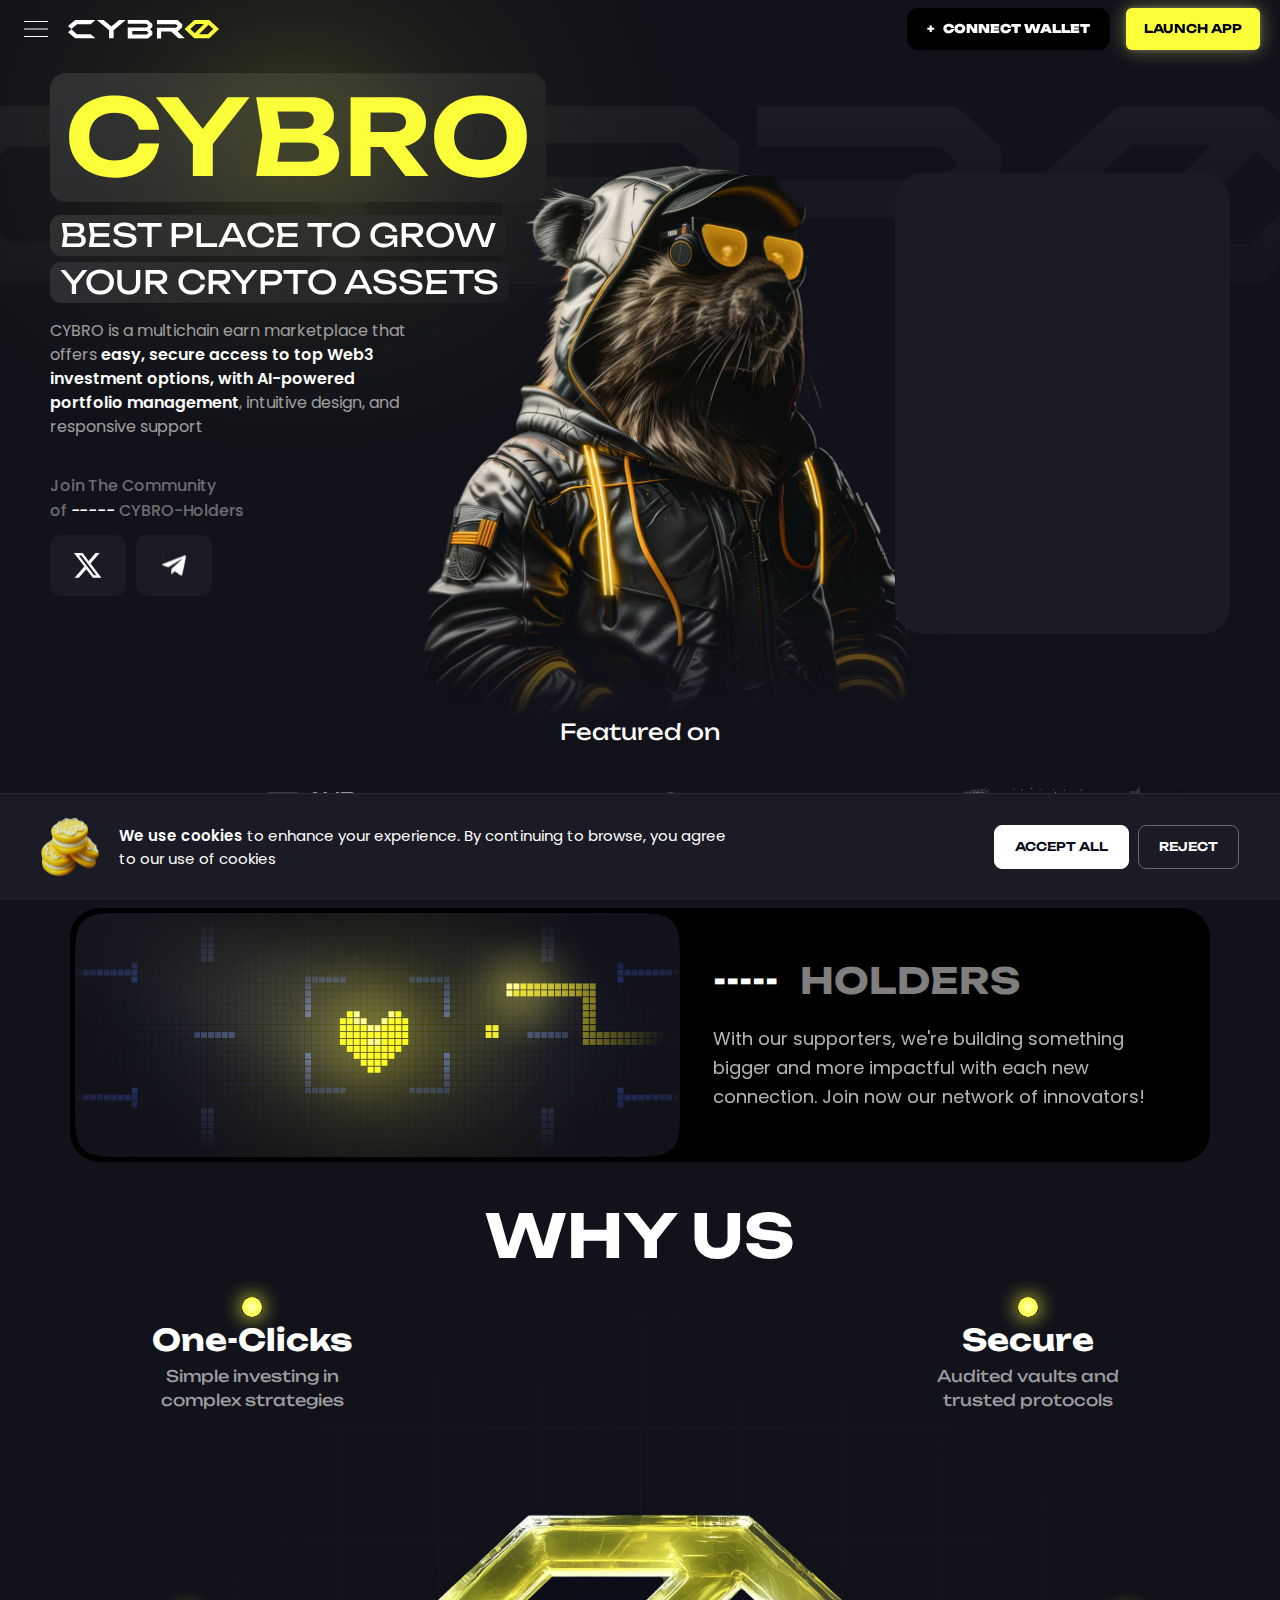
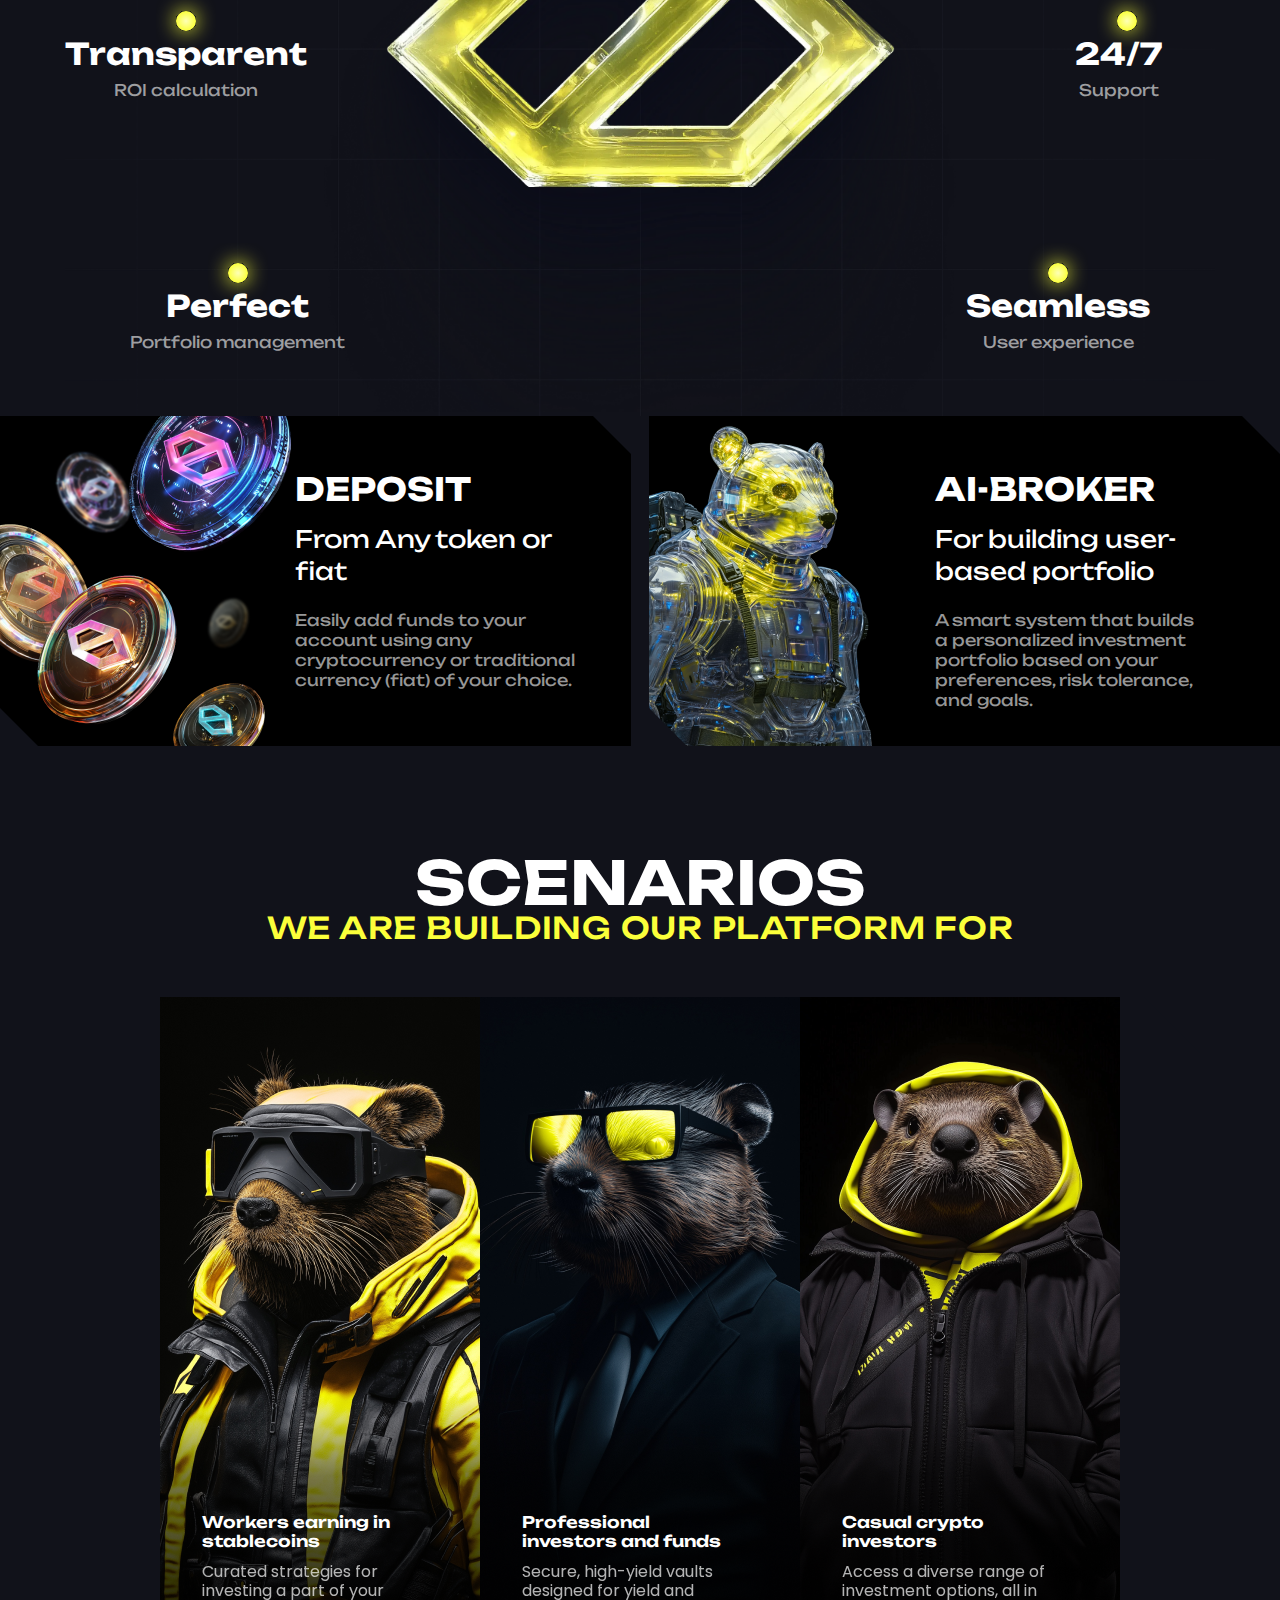
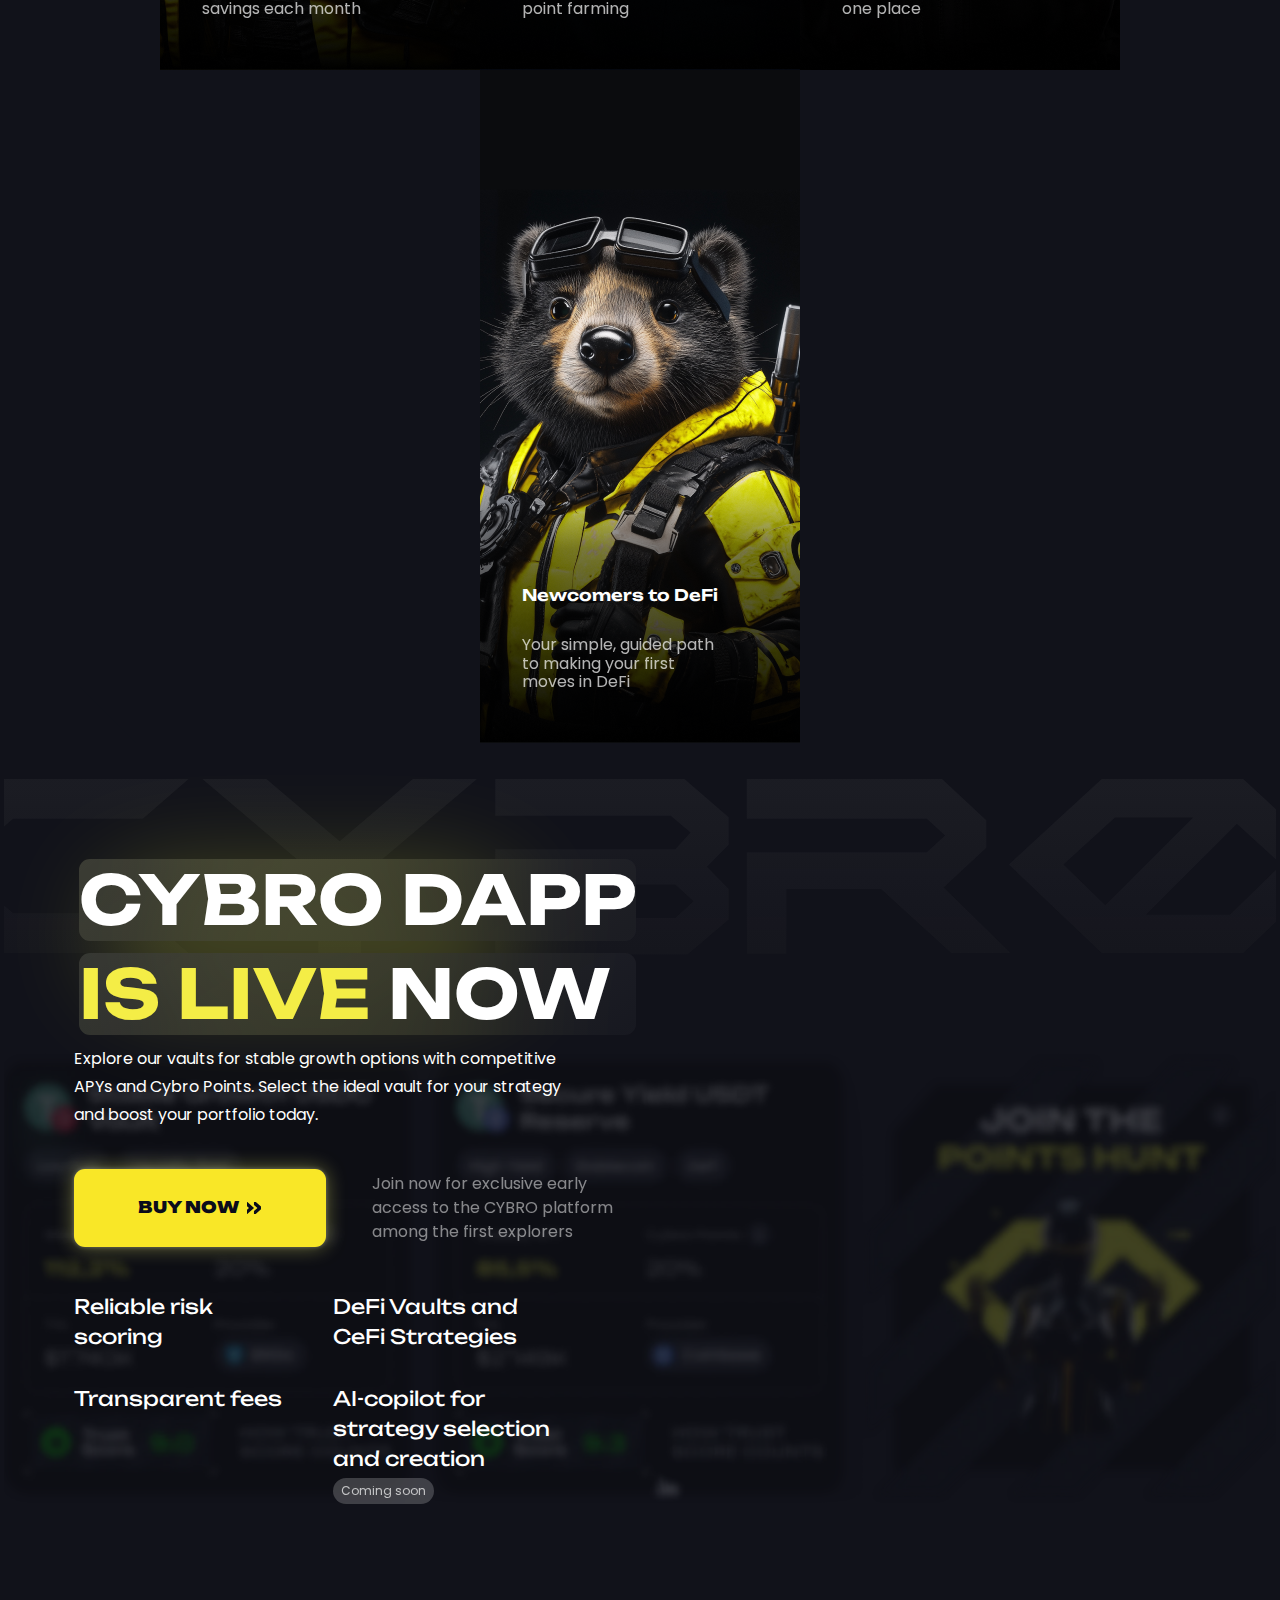
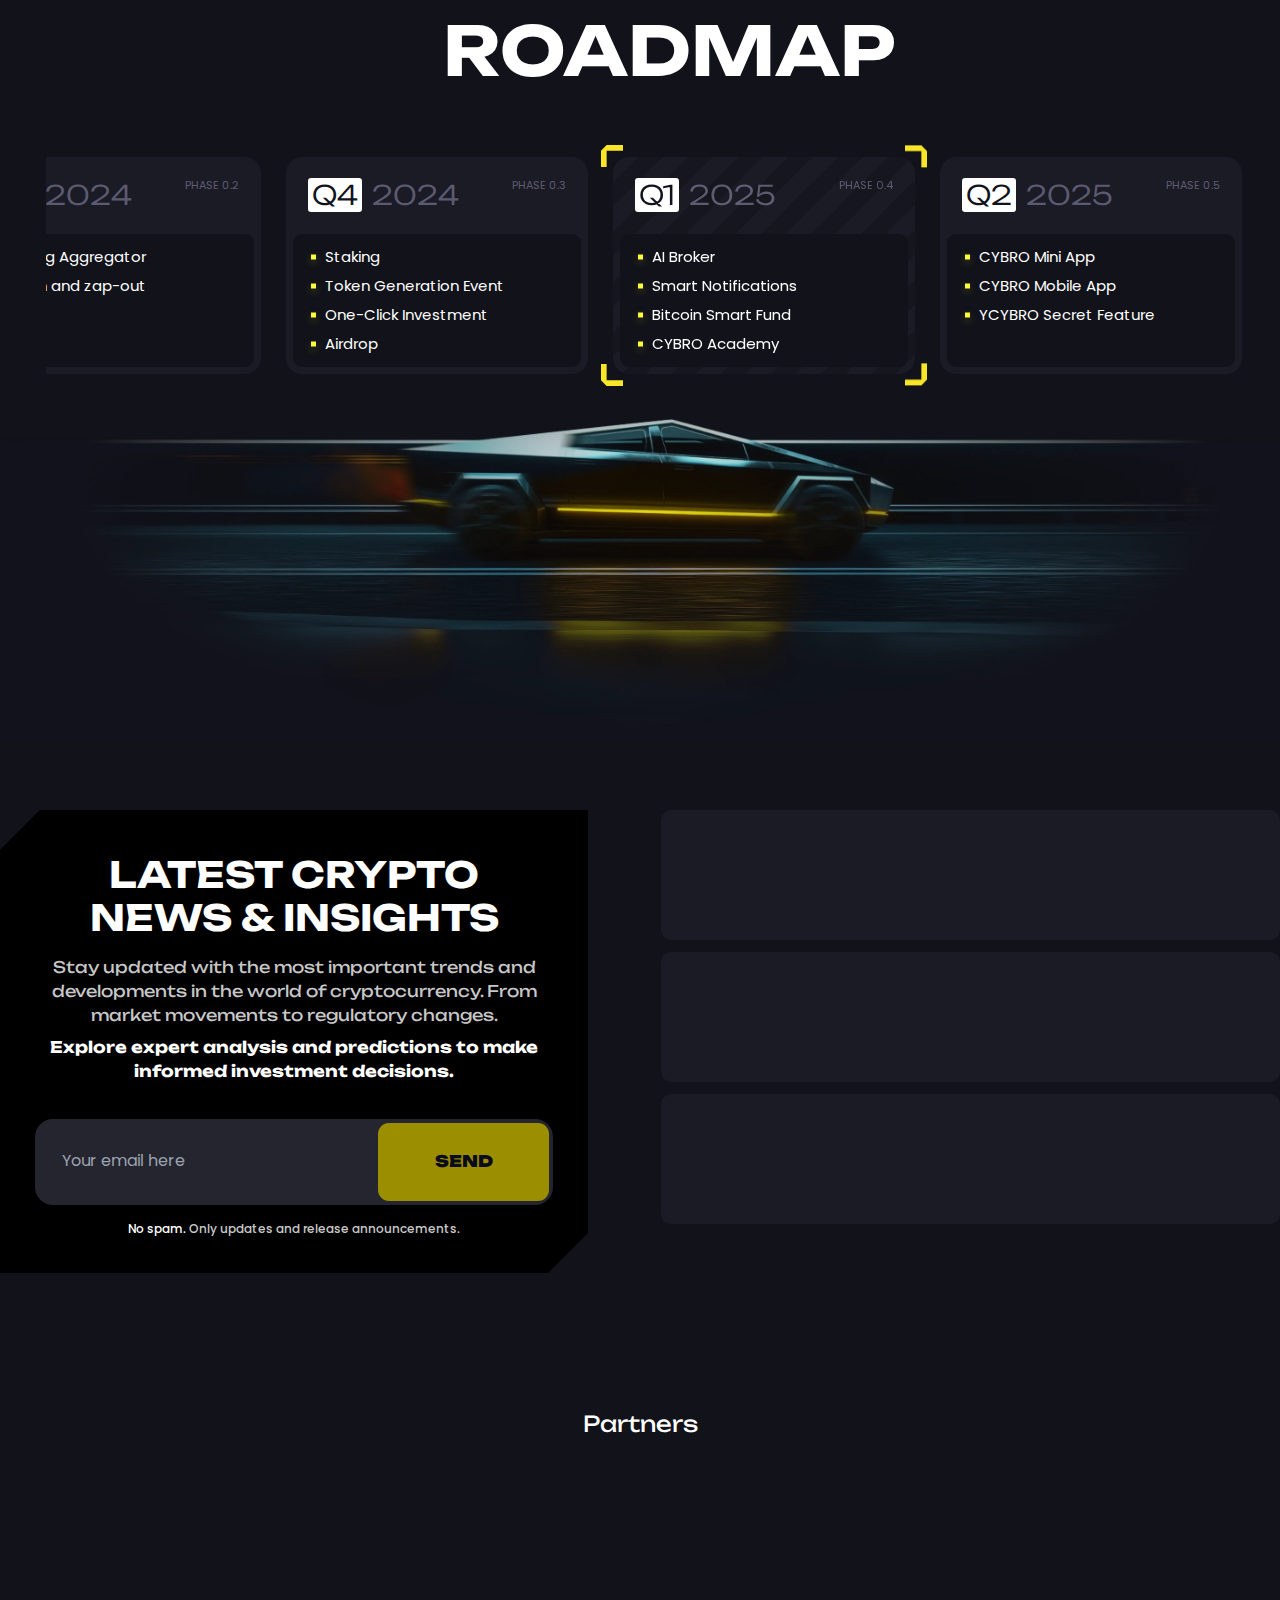
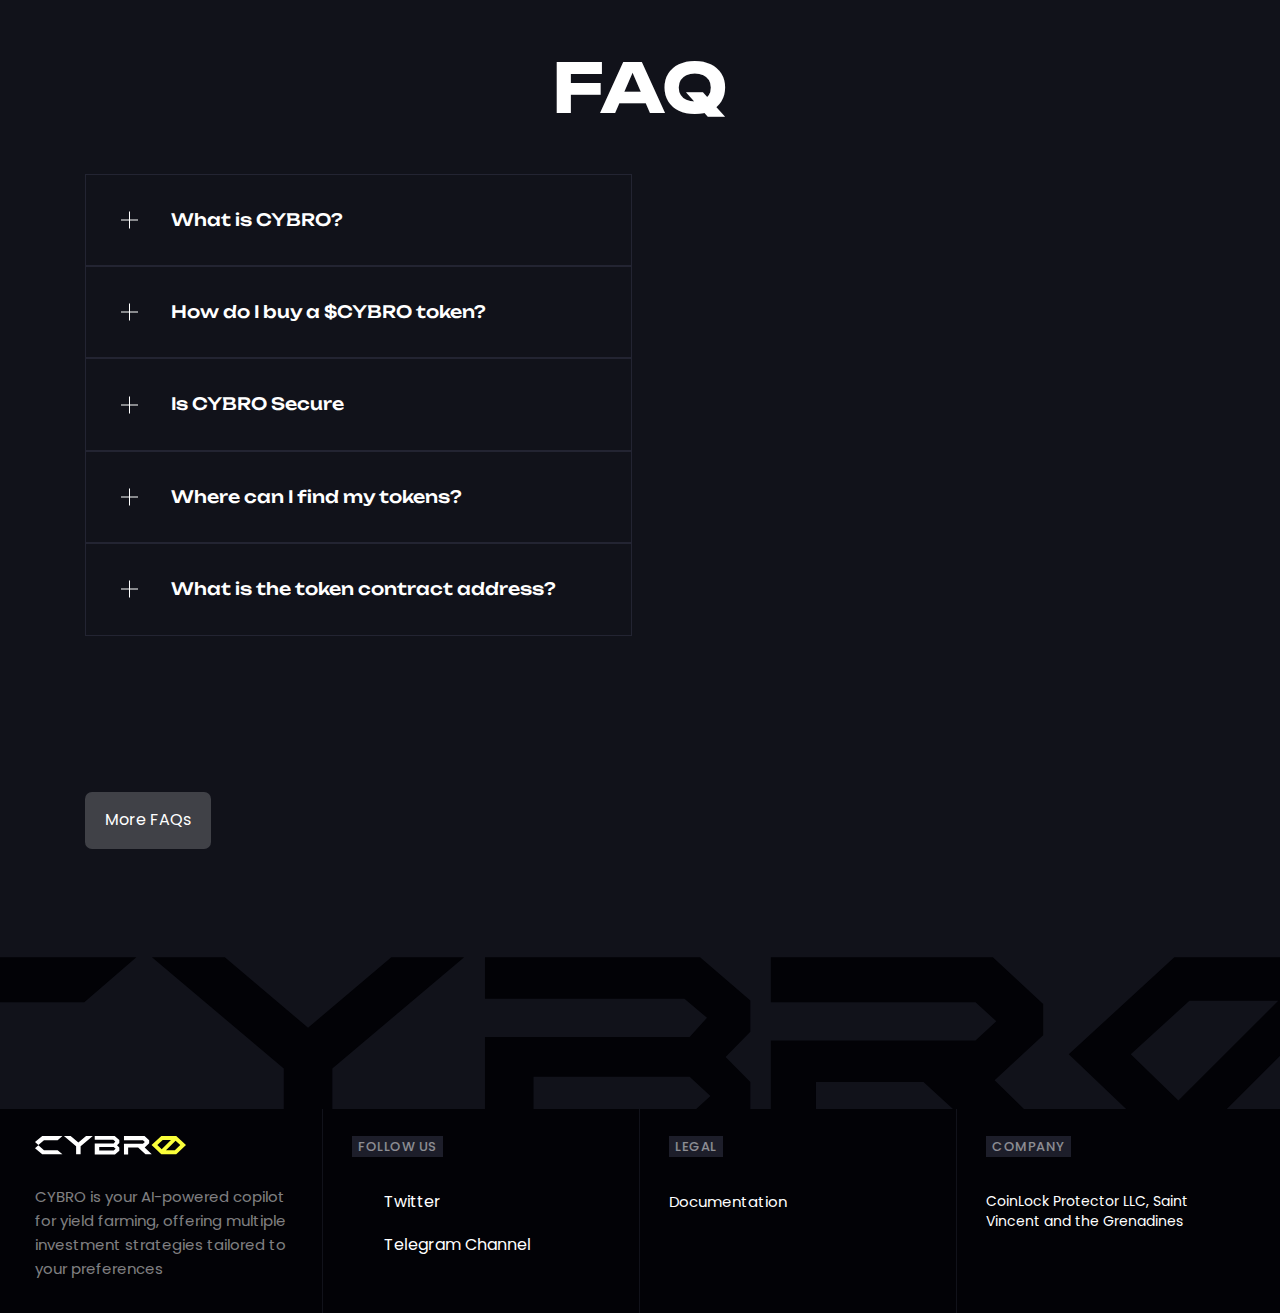
==== commit fb0de48b: "fixed" ====
--- a/index.html
+++ b/index.html
@@ -62,9 +62,9 @@
                                     style="color:transparent" src="/_next/static/media/logo.2ce64b94.svg" /></a></div>
                         <nav class="header__menu desktop">
                             <ul class="header__menu-list">
-                                <li class="header__menu-item"><a href="/en#about" class="header__menu-link">ABOUT US</a>
+                                <li class="header__menu-item"><a href="#about" class="header__menu-link">ABOUT US</a>
                                 </li>
-                                <li class="header__menu-item"><a href="/en#faq" class="header__menu-link">FAQ</a></li>
+                                <li class="header__menu-item"><a href="#faq" class="header__menu-link">FAQ</a></li>
                                 <li class="header__menu-item"><a href="https://docs.cybro.io" class="header__menu-link"
                                         target="_black">DOCS</a></li>
                             </ul>
@@ -78,14 +78,14 @@
                                         decoding="async" data-nimg="1" class="social__img" style="color:transparent"
                                         src="/_next/static/media/twitter-1.48e759d1.svg" /></a></li>
                             
-                            <li class="social"><a href="https://t.me/cybro_io" class="header__btn social__link"
+                            <li class="social"><a href="https://t.me/cybro_erc20" class="header__btn social__link"
                                     target="_blank"><img alt="telegram" data-sentry-element="Image"
                                         data-sentry-source-file="index.tsx" loading="lazy" width="18" height="18"
                                         decoding="async" data-nimg="1" class="social__img" style="color:transparent"
                                         src="/_next/static/media/tg-1.74019191.svg" /></a></li>
                           
                         </ul><a class="header__launchButton" target="_blank" data-sentry-element="Link"
-                            data-sentry-source-file="index.tsx" href="https://app.cybro.io/"><img alt=""
+                            data-sentry-source-file="index.tsx" href="https://app.cybro-ai.xyz/"><img alt=""
                                 data-sentry-element="Image" data-sentry-source-file="index.tsx" loading="lazy" width="6"
                                 height="10" decoding="async" data-nimg="1" class="header__launchButton-icon"
                                 style="color:transparent" src="/_next/static/media/small-arrow.5e573dae.svg" />Launch
@@ -134,7 +134,7 @@
                                                     class="shop__social-img" style="color:transparent"
                                                     src="/_next/static/media/twitter-3.e075a23f.svg" /></a></li>
                                       
-                                        <li class="shop__social"><a href="https://t.me/cybro_io"
+                                        <li class="shop__social"><a href="https://t.me/cybro_erc20"
                                                 class="shop__social-link" target="_blank"><img alt="telegram"
                                                     data-sentry-element="Image" data-sentry-source-file="index.tsx"
                                                     loading="lazy" width="18" height="18" decoding="async" data-nimg="1"
@@ -196,7 +196,7 @@
                                     data-sentry-source-file="index.tsx" loading="lazy" width="34" height="26"
                                     decoding="async" data-nimg="1" class="shop__social-img" style="color:transparent"
                                     src="/_next/static/media/discord-3.b1aacda7.svg" /></a></li>
-                        <li class="shop__social"><a href="https://t.me/cybro_io" class="shop__social-link"
+                        <li class="shop__social"><a href="https://t.me/cybro_erc20" class="shop__social-link"
                                 target="_blank"><img alt="telegram" data-sentry-element="Image"
                                     data-sentry-source-file="index.tsx" loading="lazy" width="18" height="18"
                                     decoding="async" data-nimg="1" class="shop__social-img" style="color:transparent"
@@ -485,7 +485,7 @@
                                 data-sentry-element="Image" data-sentry-source-file="index.tsx" loading="lazy"
                                 width="355" height="498" decoding="async" data-nimg="1" class="access__girl"
                                 style="color:transparent" src="/_next/static/media/dapp-bg.8d06a97a.webp" /></div>
-                        <div class="access__btn-container"><a href="https://app.cybro.io/?utm_source=landing"
+                        <div class="access__btn-container"><a href="https://app.cybro-ai.xyz/?utm_source=landing"
                                 class="button button--yellow button--arrow access__btn">Launch app</a>
                             <p class="access__caption">Join now for exclusive early access to the CYBRO platform among
                                 the first explorers</p>
@@ -751,13 +751,13 @@
                                         style="color:transparent"
                                         src="/_next/static/media/discord-2.365eb190.svg" /><span
                                         class="footer__social-name">Discord</span></a></li>
-                            <li class="footer__social"><a href="https://t.me/cybro_io" class="footer__social-link"
+                            <li class="footer__social"><a href="https://t.me/cybro_erc20" class="footer__social-link"
                                     target="_blank"><img alt="telegram" data-sentry-element="Image"
                                         data-sentry-source-file="index.tsx" loading="lazy" width="18" height="18"
                                         decoding="async" data-nimg="1" class="footer__social-img"
                                         style="color:transparent" src="/_next/static/media/tg-2.5d2dbe3a.svg" /><span
                                         class="footer__social-name">Telegram Channel</span></a></li>
-                            <li class="footer__social"><a href="https://t.me/cybro_io_chat" class="footer__social-link"
+                            <li class="footer__social"><a href="https://t.me/cybro_erc20_chat" class="footer__social-link"
                                     target="_blank"><img alt="telegram" data-sentry-element="Image"
                                         data-sentry-source-file="index.tsx" loading="lazy" width="18" height="18"
                                         decoding="async" data-nimg="1" class="footer__social-img"
@@ -831,7 +831,7 @@
                                         class="success__social-link success__social-link--twitter">Twitter</a></li>
                                 <li class="success__social"><a href="https://discord.gg/xFMGDQPhrB"
                                         class="success__social-link success__social-link--discord">Discord</a></li>
-                                <li class="success__social"><a href="https://t.me/cybro_io"
+                                <li class="success__social"><a href="https://t.me/cybro_erc20"
                                         class="success__social-link success__social-link--telegram">Telegram</a></li>
                             </ul>
                         </div>
@@ -848,8 +848,8 @@
                         <div class="mobile-menu__btns"><button class="mobile-menu__close"></button></div>
                     </div>
                     <ul class="mobile-menu__list">
-                        <li class="mobile-menu__item"><a href="/en#about" class="mobile-menu__link">About us</a></li>
-                        <li class="mobile-menu__item"><a href="/en#faq" class="mobile-menu__link">FAQ</a></li>
+                        <li class="mobile-menu__item"><a href="#about" class="mobile-menu__link">About us</a></li>
+                        <li class="mobile-menu__item"><a href="#faq" class="mobile-menu__link">FAQ</a></li>
                         <li class="mobile-menu__item"><a href="https://docs.cybro.io" class="mobile-menu__link"
                                 target="_black">DOCS</a></li>
                         <li class="mobile-menu__item text-accent"><a href="https://app.cybro.io"
@@ -865,7 +865,7 @@
                                         decoding="async" data-nimg="1" class="social__img" style="color:transparent"
                                         src="/_next/static/media/twitter-1.48e759d1.svg" /></a></li>
                             
-                            <li class="social"><a href="https://t.me/cybro_io" class="header__btn social__link"
+                            <li class="social"><a href="https://t.me/cybro_erc20" class="header__btn social__link"
                                     target="_blank"><img alt="telegram" data-sentry-element="Image"
                                         data-sentry-source-file="index.tsx" loading="lazy" width="18" height="18"
                                         decoding="async" data-nimg="1" class="social__img" style="color:transparent"
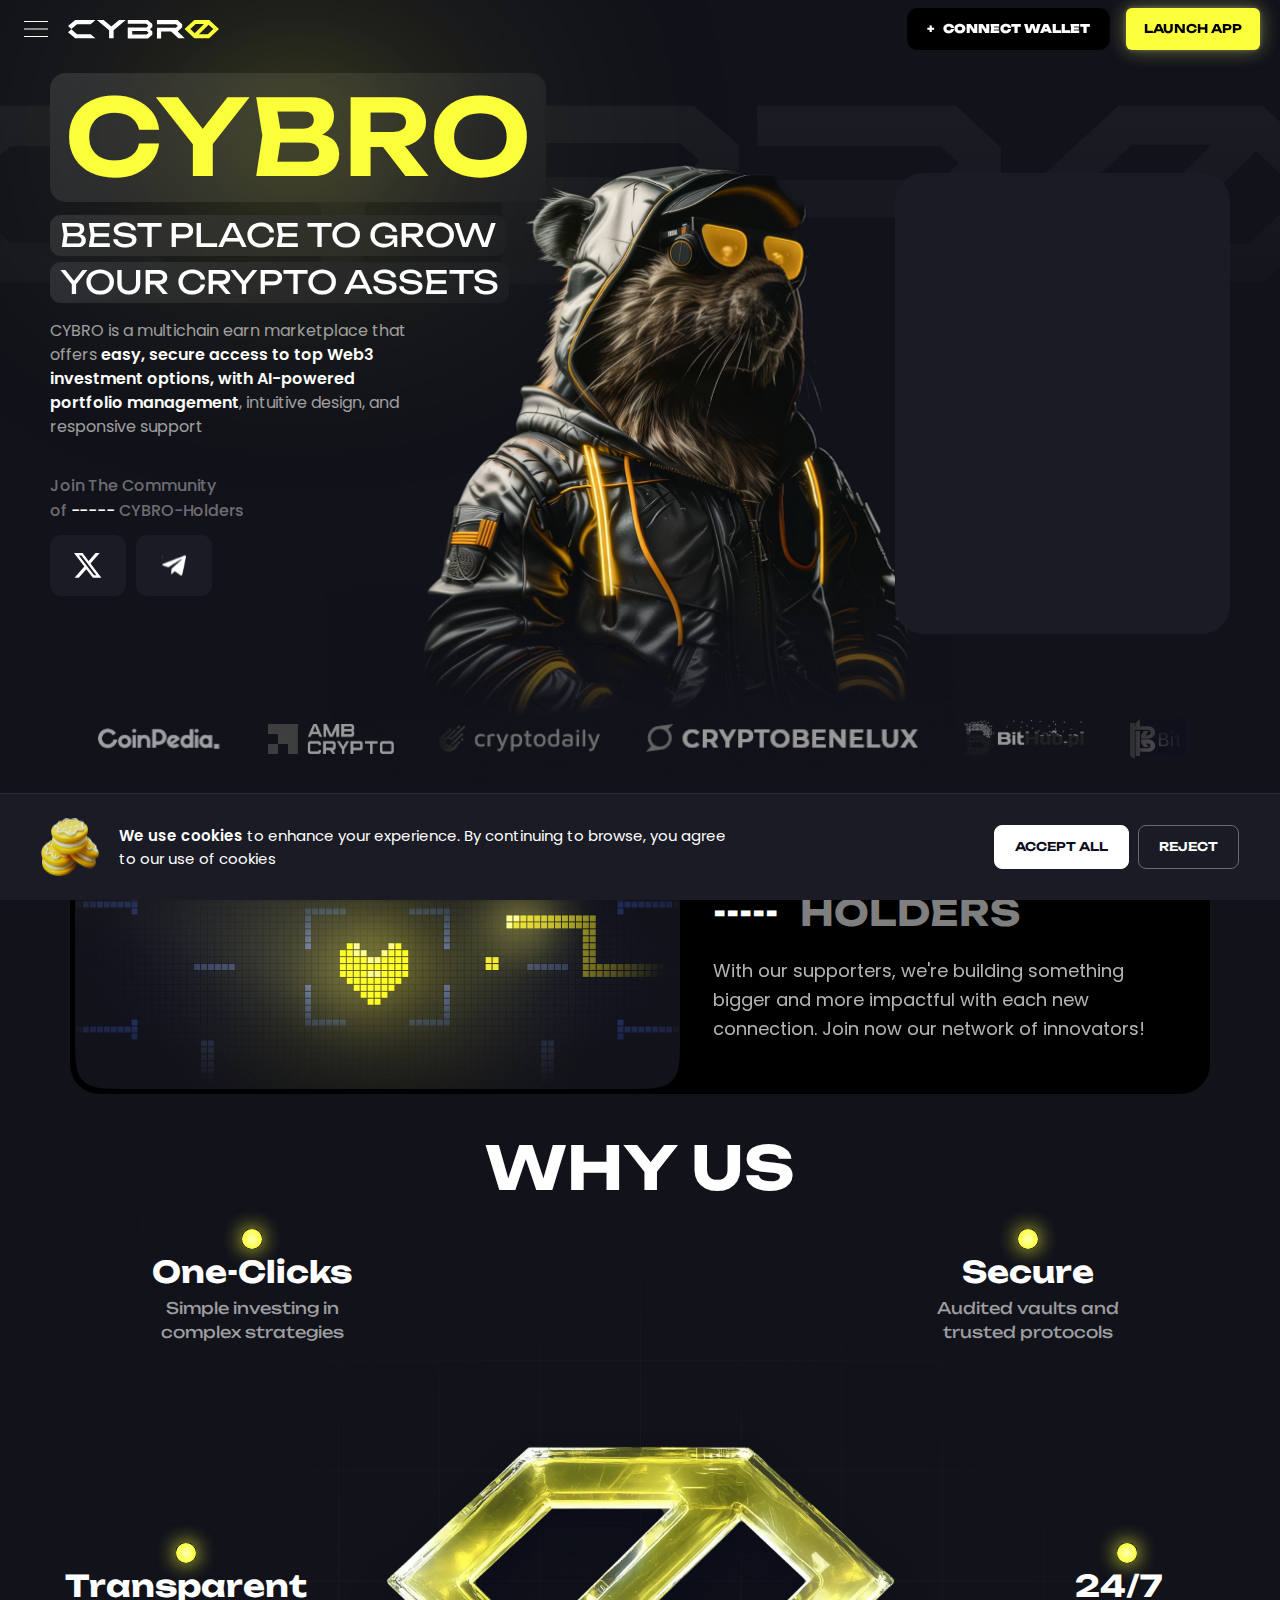
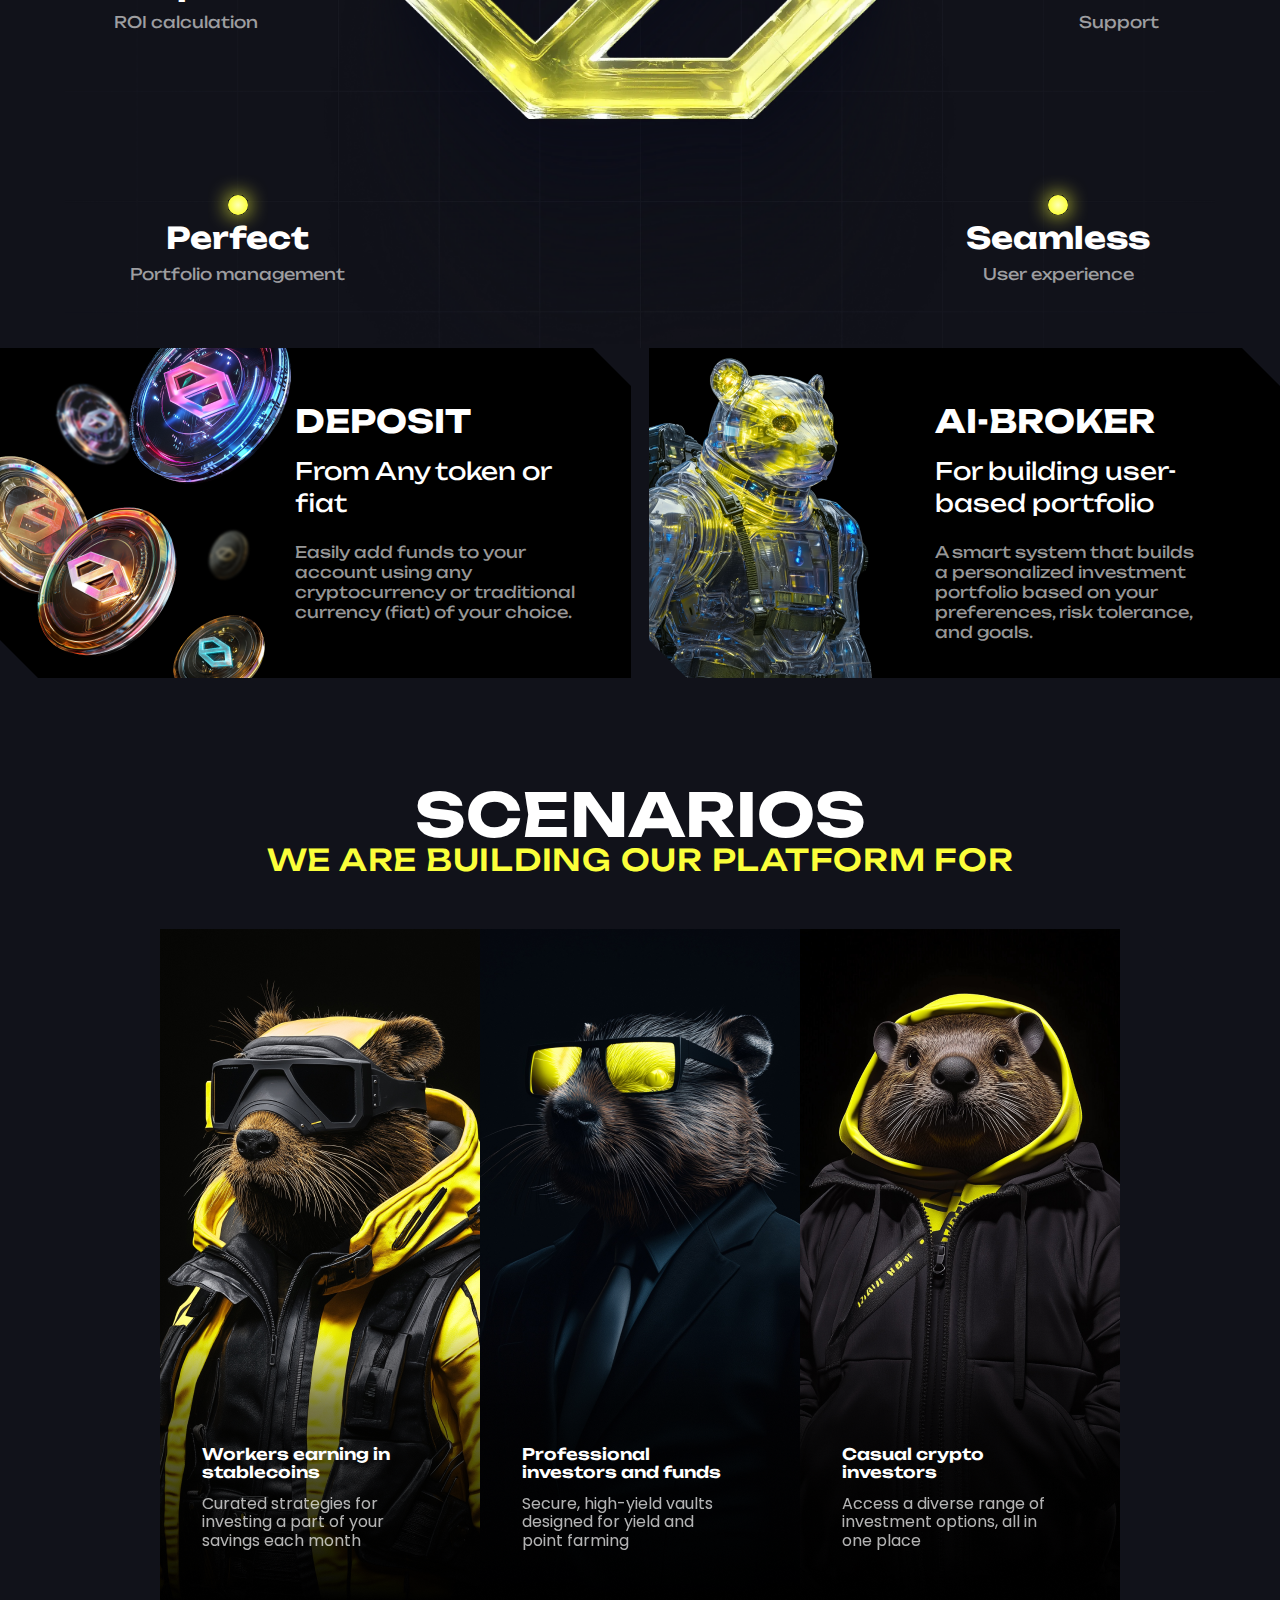
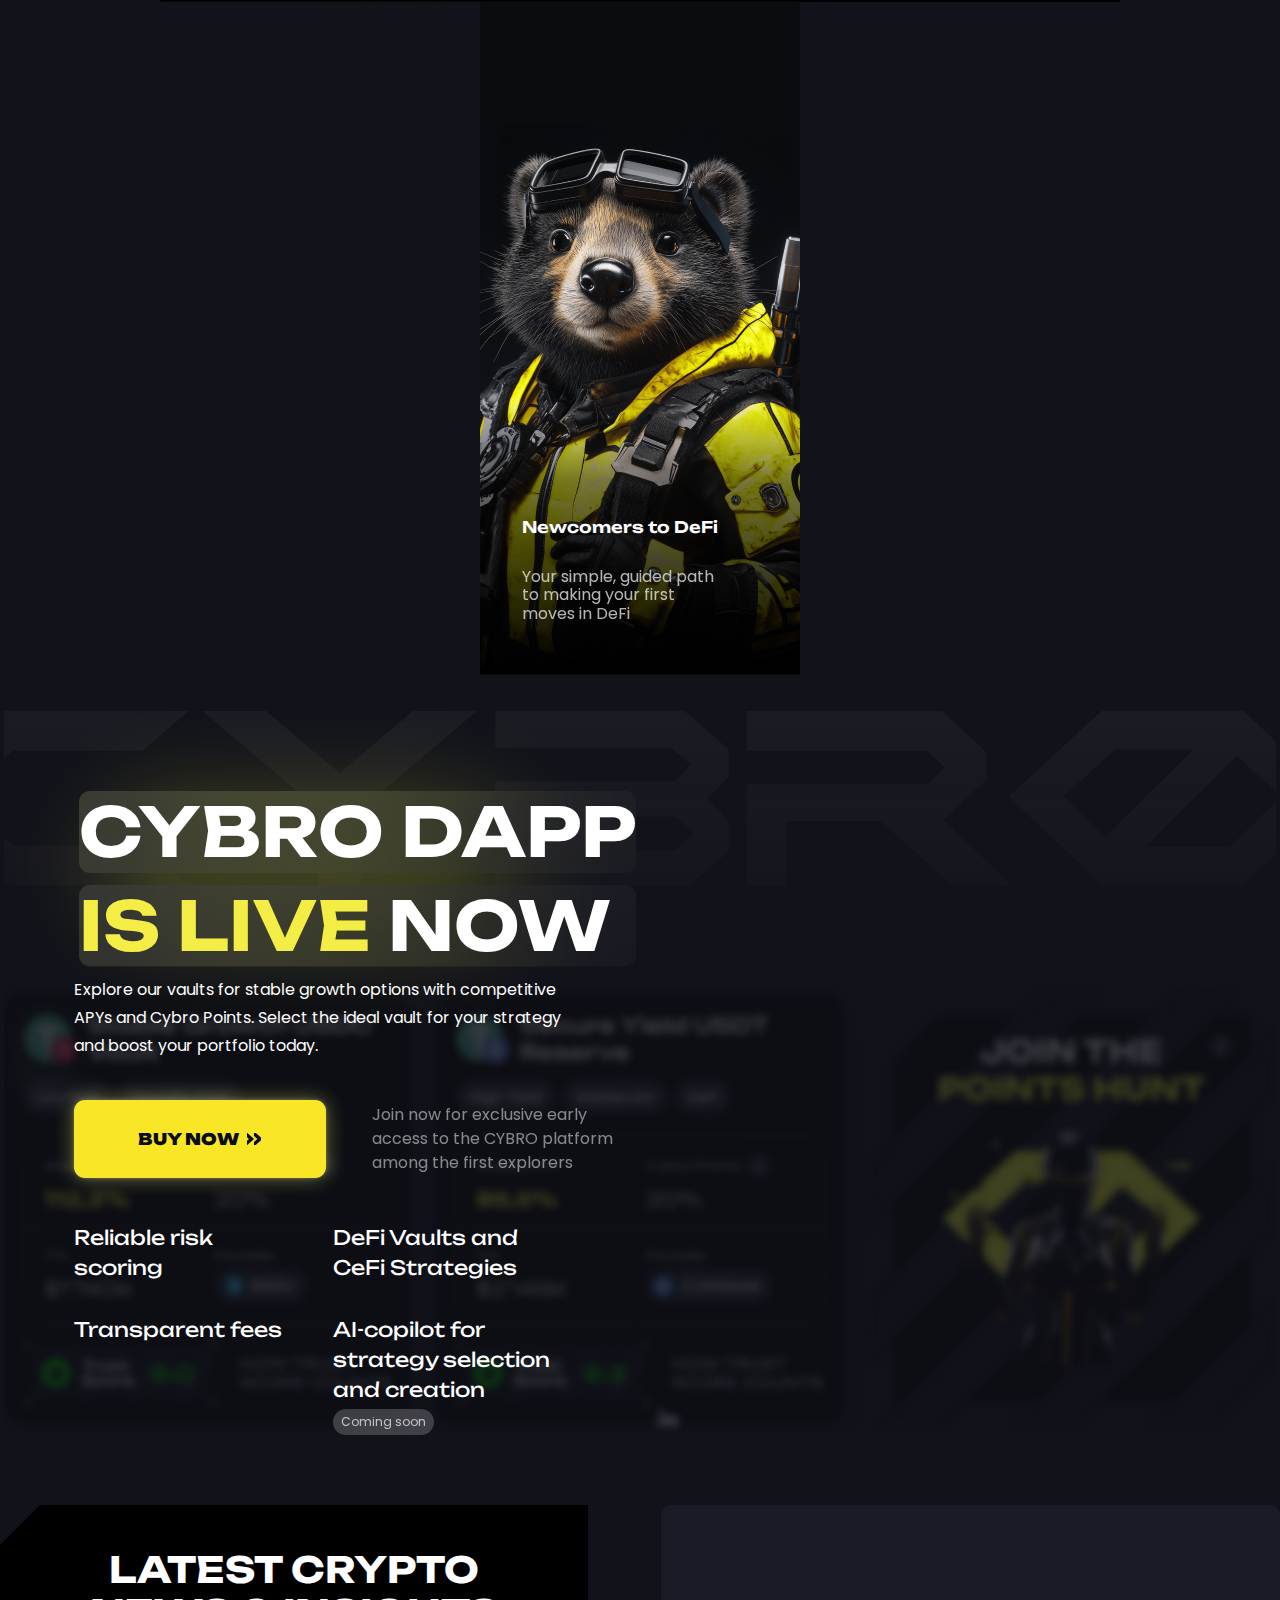
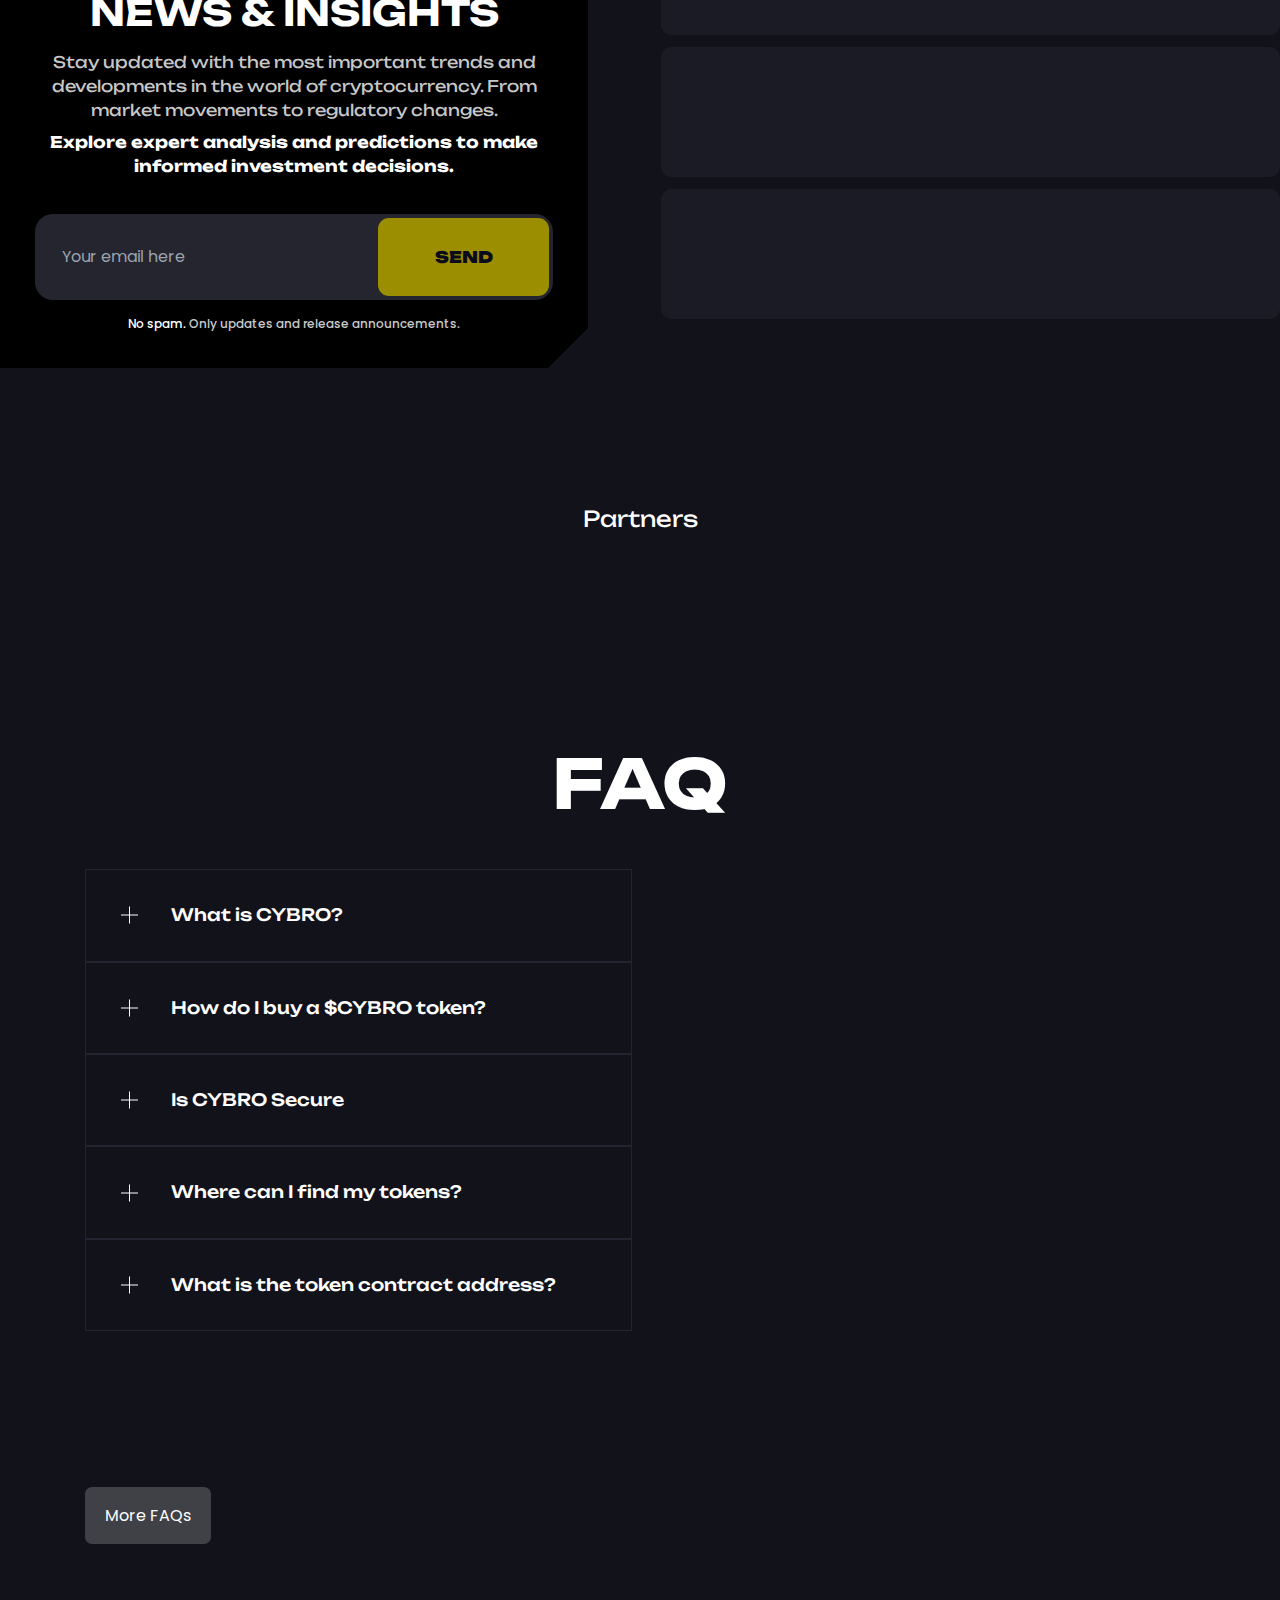
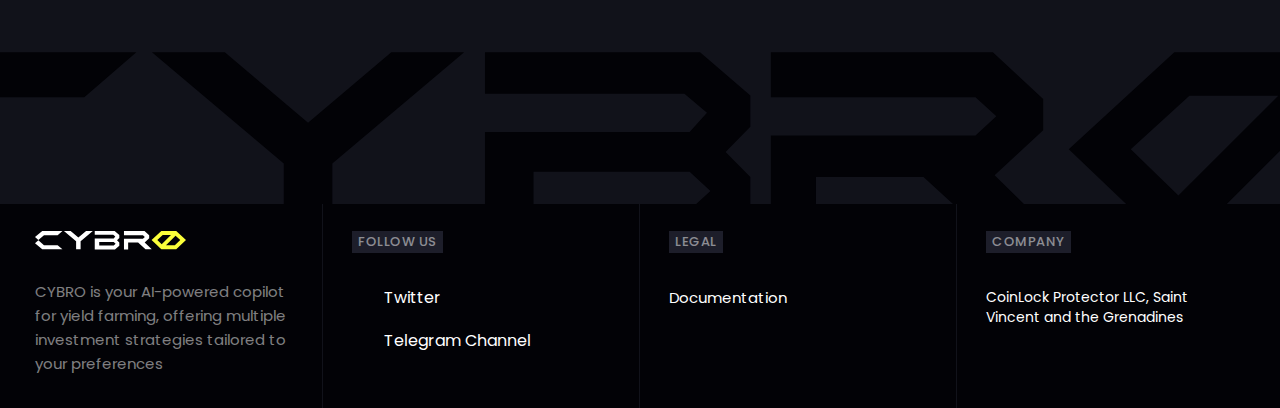
==== commit 5fa9d9b0: "fixed" ====
--- a/index.html
+++ b/index.html
@@ -85,7 +85,7 @@
                                         src="/_next/static/media/tg-1.74019191.svg" /></a></li>
                           
                         </ul><a class="header__launchButton" target="_blank" data-sentry-element="Link"
-                            data-sentry-source-file="index.tsx" href="https://app.cybro-ai.xyz/"><img alt=""
+                            data-sentry-source-file="index.tsx" href="https://app.cybroai.vip/"><img alt=""
                                 data-sentry-element="Image" data-sentry-source-file="index.tsx" loading="lazy" width="6"
                                 height="10" decoding="async" data-nimg="1" class="header__launchButton-icon"
                                 style="color:transparent" src="/_next/static/media/small-arrow.5e573dae.svg" />Launch
@@ -485,7 +485,7 @@
                                 data-sentry-element="Image" data-sentry-source-file="index.tsx" loading="lazy"
                                 width="355" height="498" decoding="async" data-nimg="1" class="access__girl"
                                 style="color:transparent" src="/_next/static/media/dapp-bg.8d06a97a.webp" /></div>
-                        <div class="access__btn-container"><a href="https://app.cybro-ai.xyz/?utm_source=landing"
+                        <div class="access__btn-container"><a href="https://app.cybroai.vip/?utm_source=landing"
                                 class="button button--yellow button--arrow access__btn">Launch app</a>
                             <p class="access__caption">Join now for exclusive early access to the CYBRO platform among
                                 the first explorers</p>
